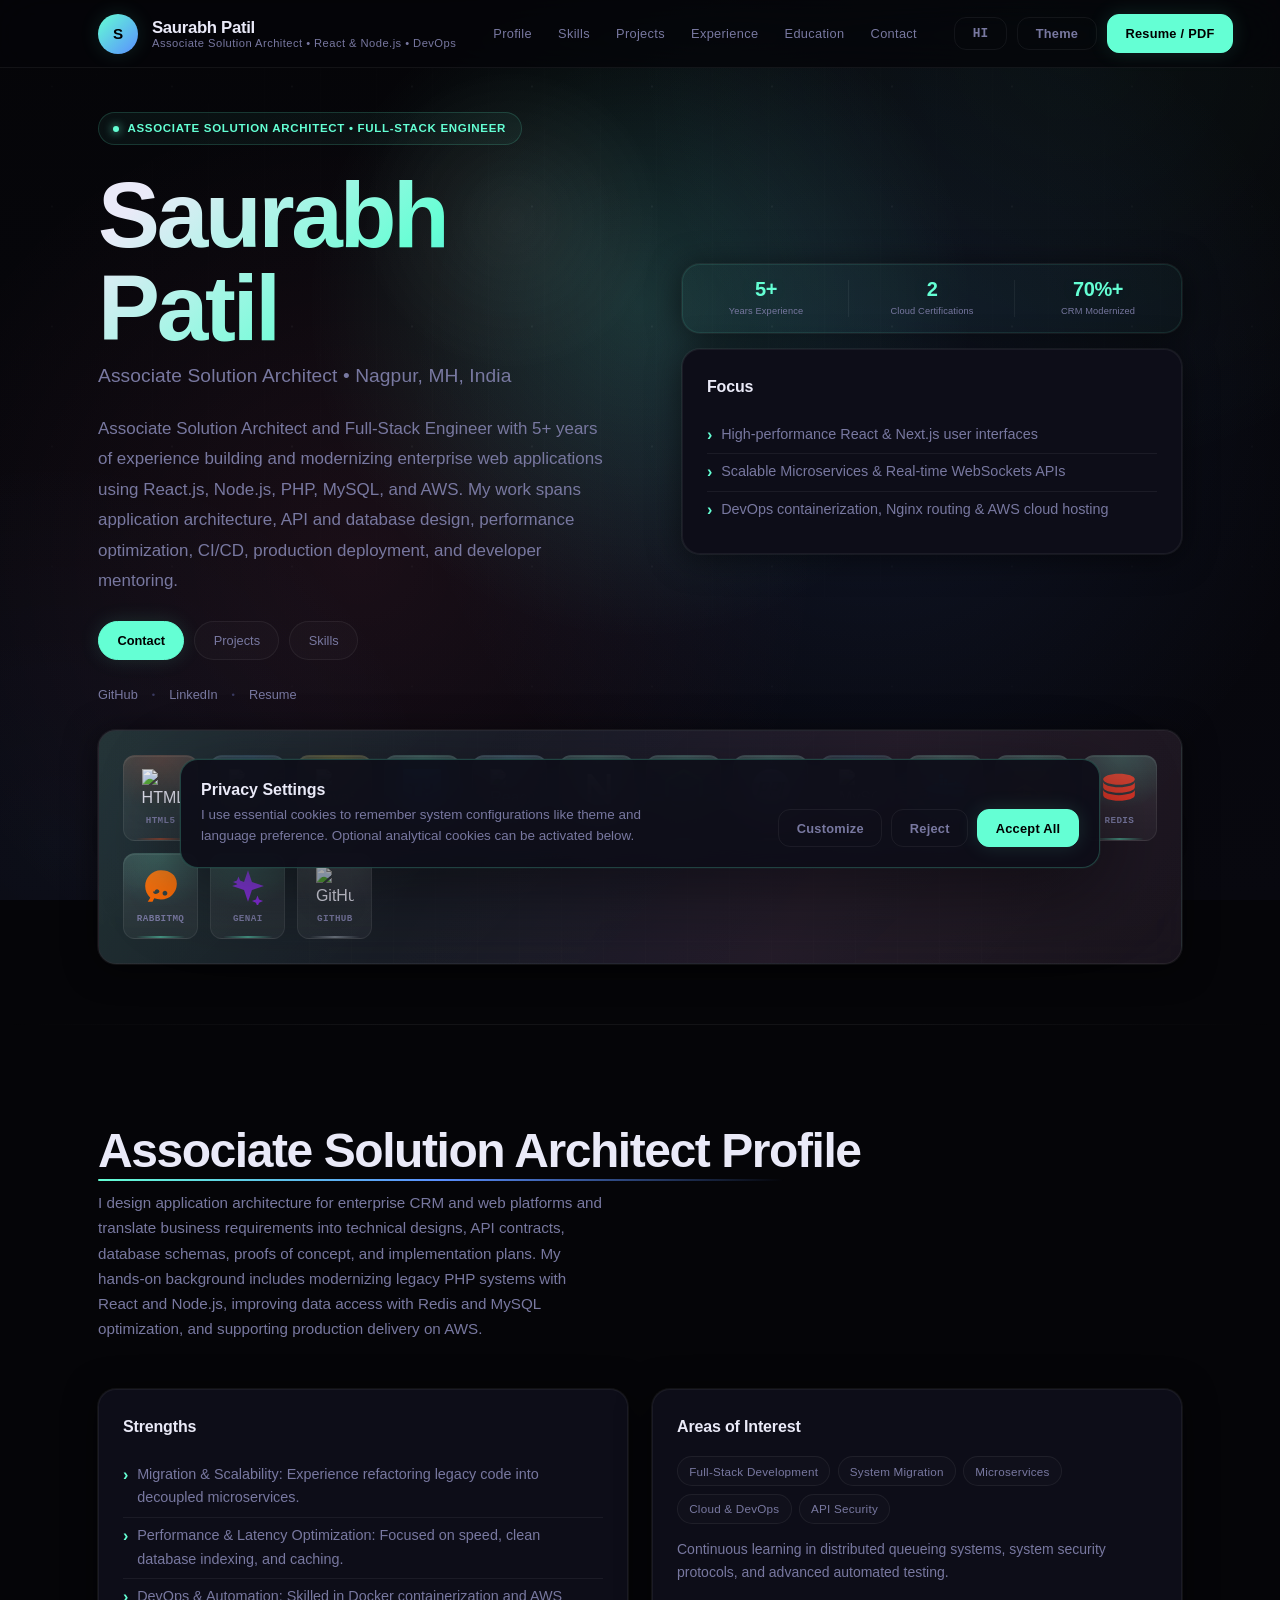
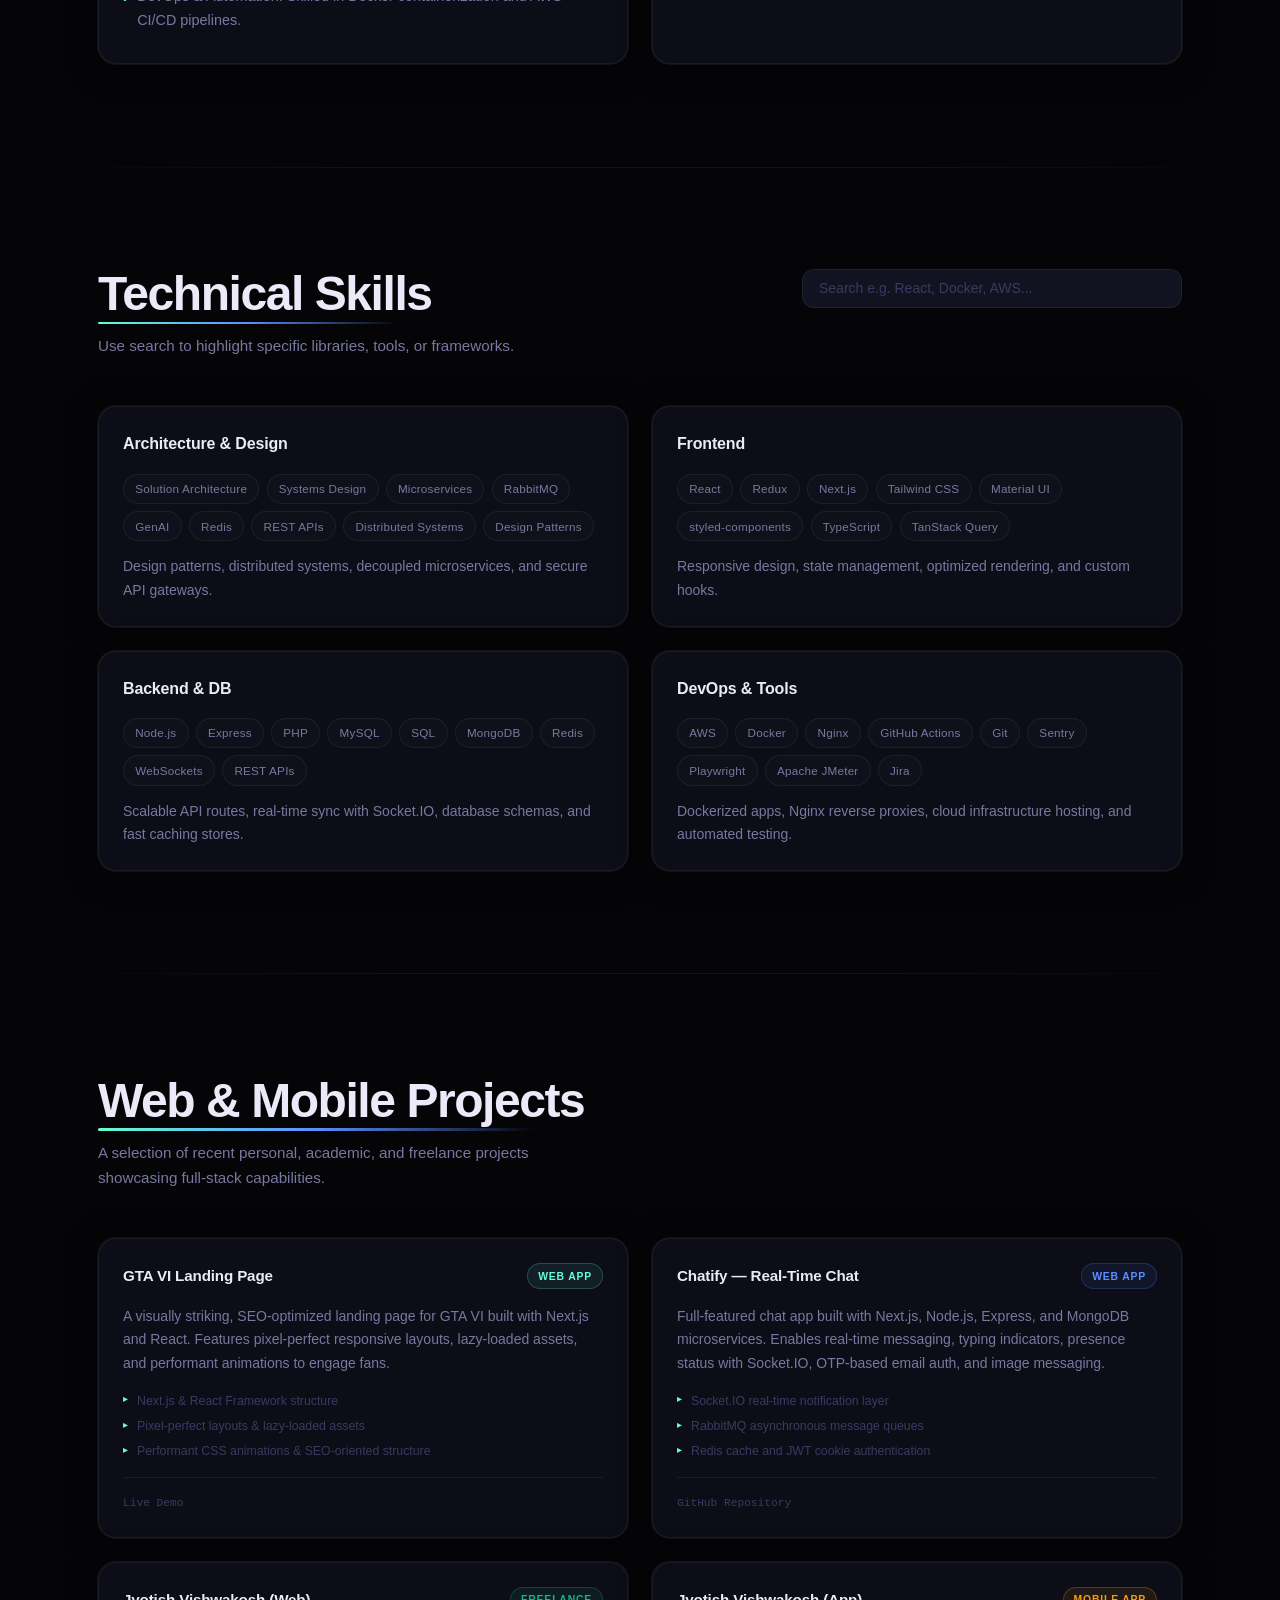
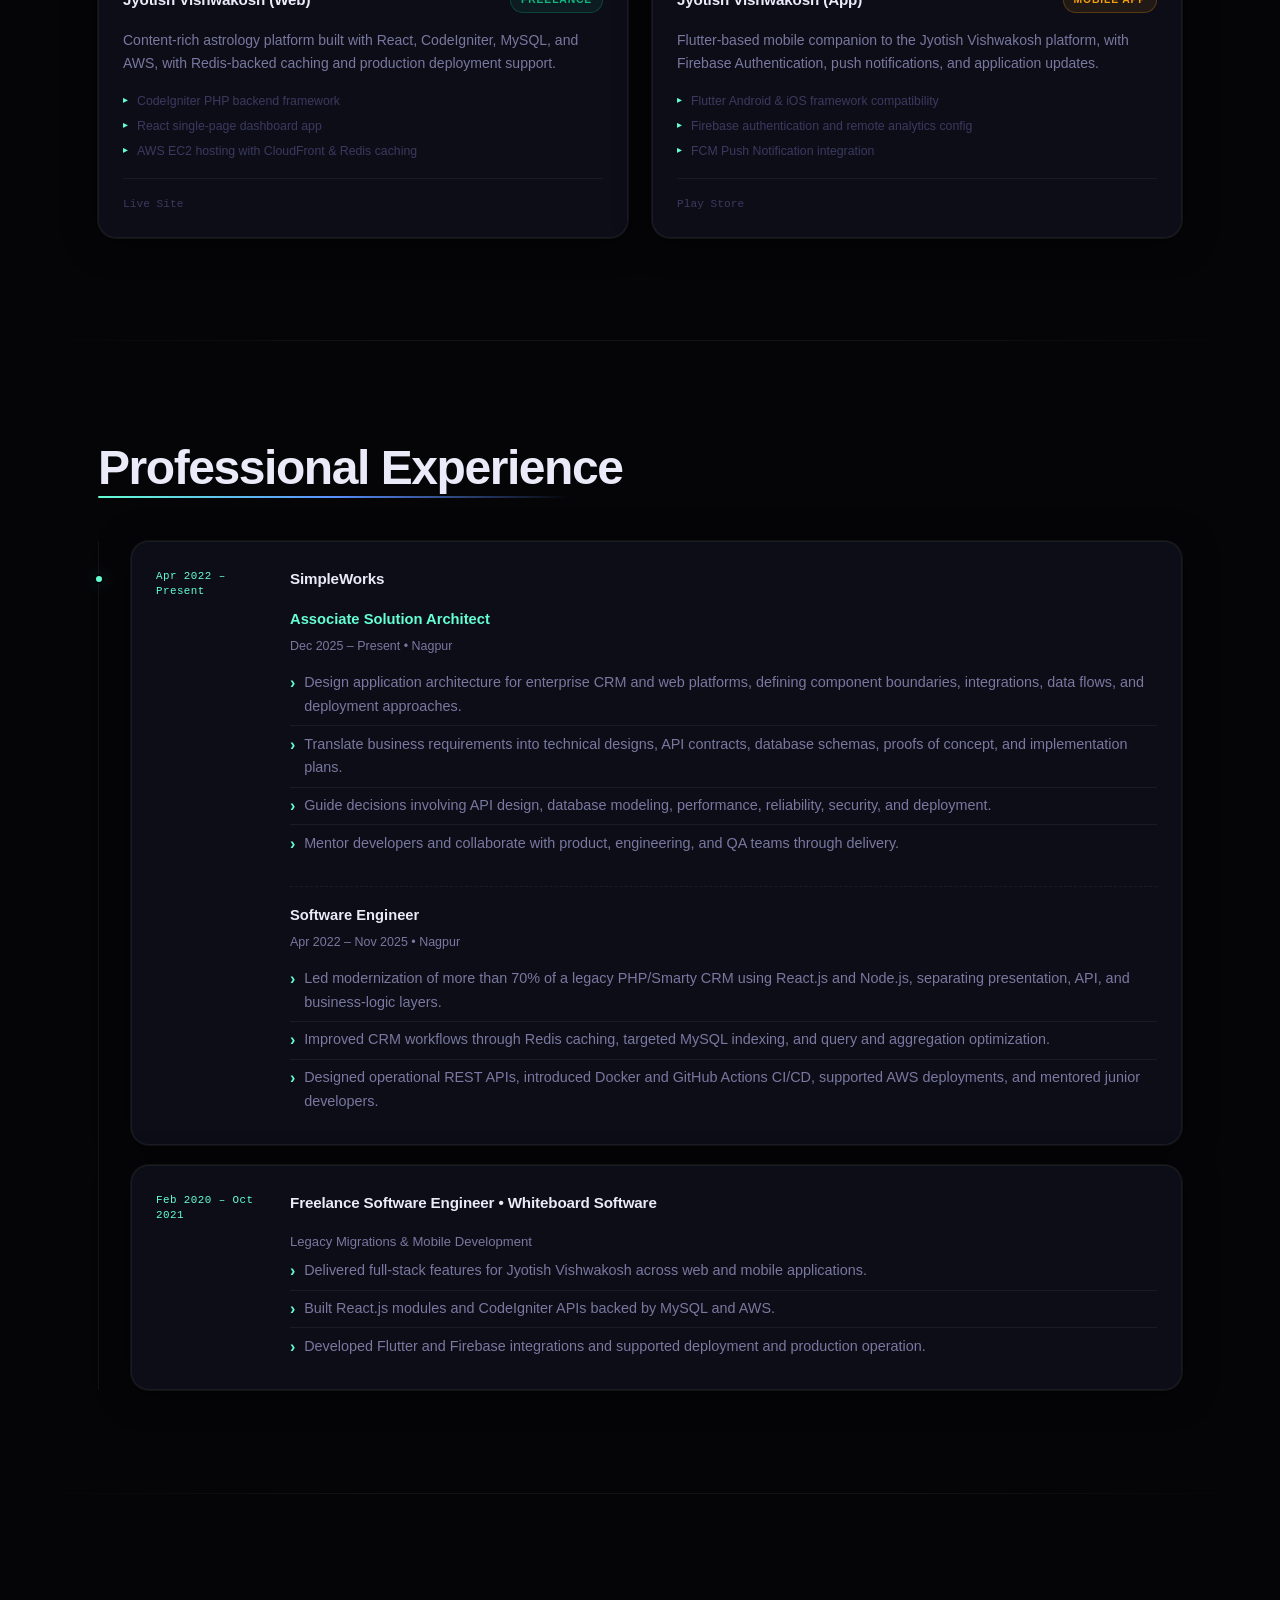
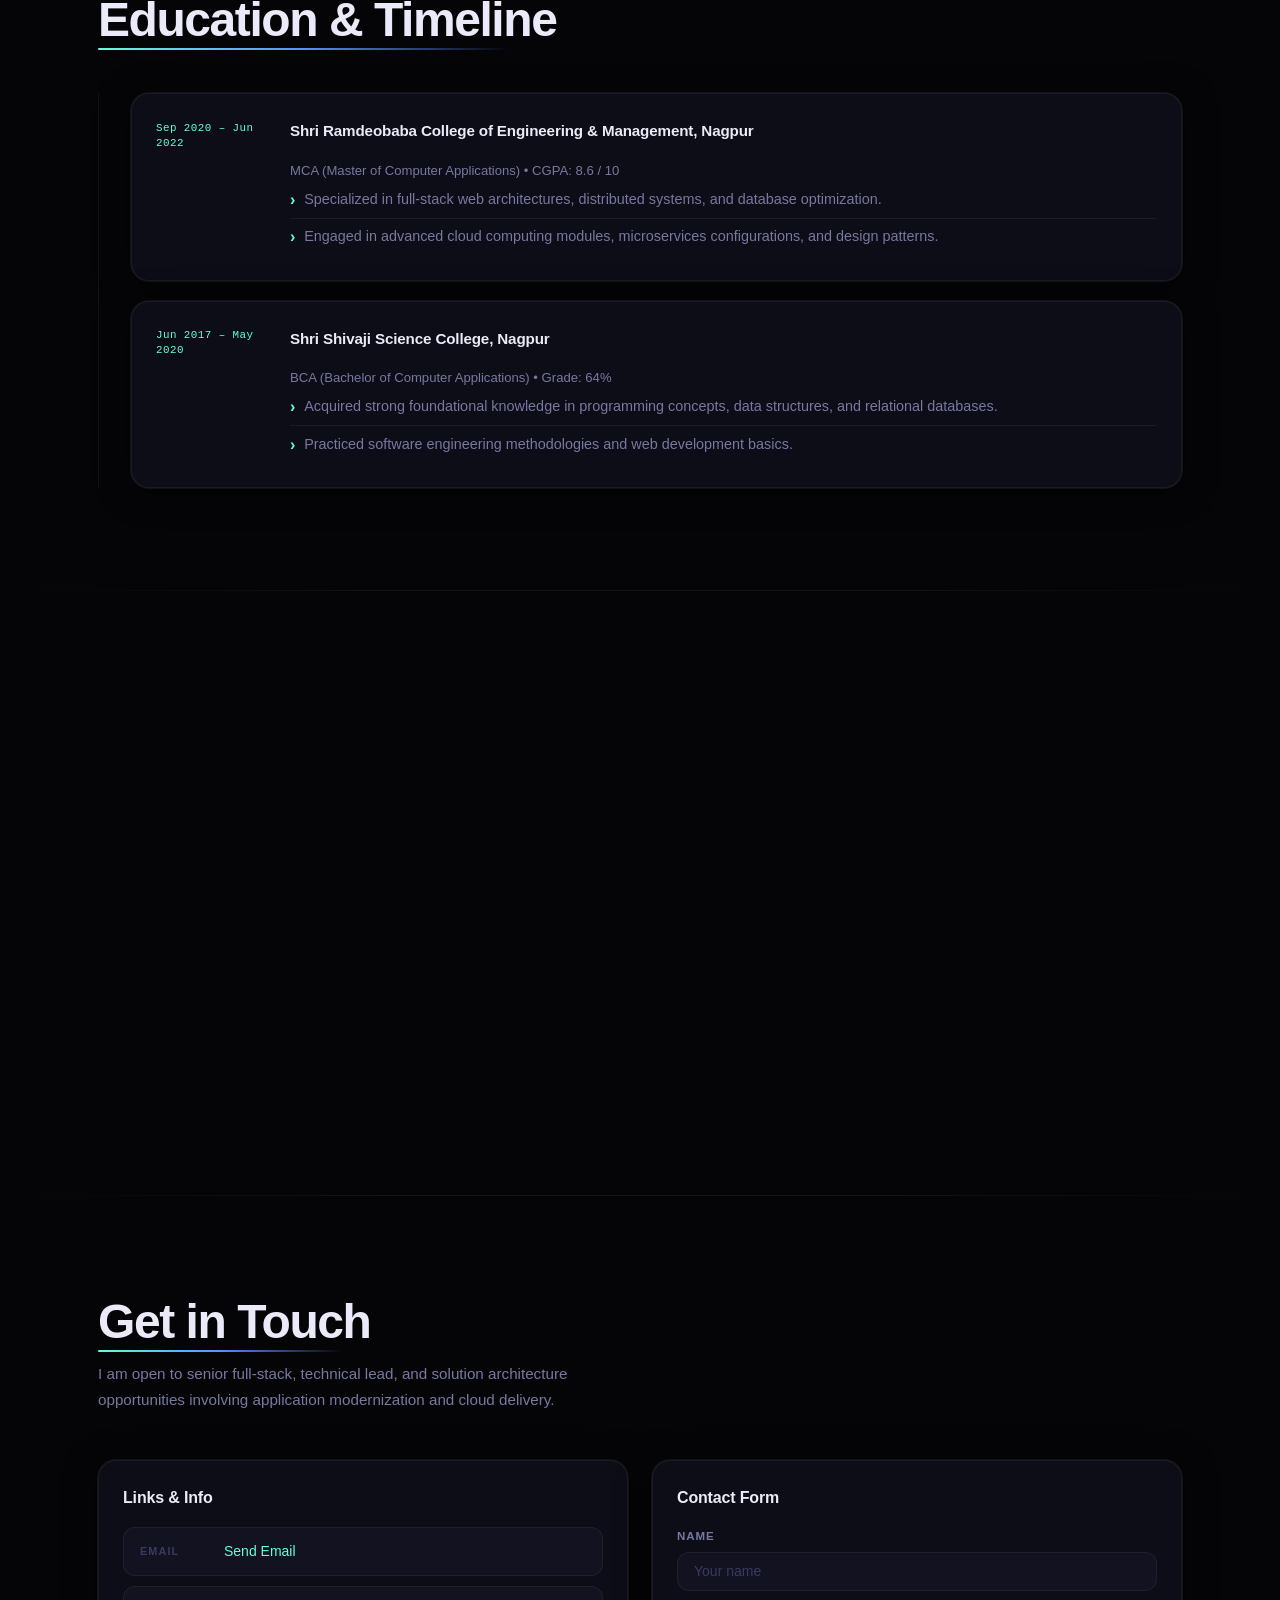
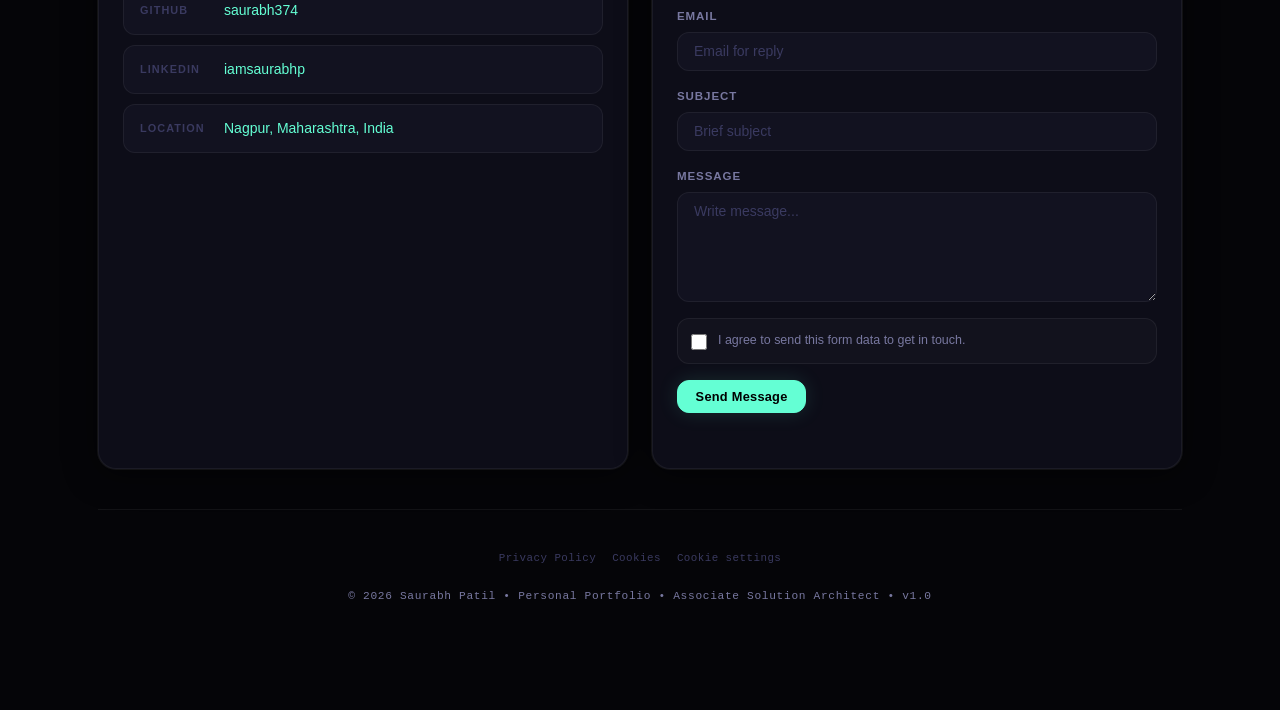
==== index.html @ da3f1b65 "Align portfolio with current resume" ====
<!doctype html>
<html lang="en" data-theme="dark">
<head>
  <meta charset="utf-8" />
  <meta name="viewport" content="width=device-width, initial-scale=1" />
  <title>Saurabh Patil | Associate Solution Architect</title>
  <meta name="description" content="Portfolio of Saurabh Patil, an Associate Solution Architect and Full-Stack Engineer with 5+ years of experience modernizing enterprise applications with React, Node.js, PHP, MySQL, and AWS." />
  <meta name="keywords" content="Saurabh Patil, Associate Solution Architect, Full-stack Software Engineer, React Developer, Node.js Specialist, Next.js, PHP, AWS, Docker, portfolio, Nagpur" />
  <meta name="author" content="Saurabh Patil" />
  <meta name="robots" content="index, follow" />
  
  <!-- Open Graph / Facebook -->
  <meta property="og:title" content="Saurabh Patil | Associate Solution Architect" />
  <meta property="og:description" content="Associate Solution Architect and Full-Stack Engineer focused on enterprise application modernization, API design, and AWS delivery." />
  <meta property="og:url" content="https://saurabh374.github.io/" />
  <meta property="og:type" content="website" />
  <meta property="og:site_name" content="Saurabh Patil Portfolio" />
  <meta property="og:locale" content="en_US" />
  <meta property="og:image" content="https://saurabh374.github.io/assets/images/HeroImage.avif" />
  <meta property="og:image:alt" content="Saurabh Patil Portfolio" />
  
  <!-- Twitter -->
  <meta name="twitter:card" content="summary_large_image" />
  <meta name="twitter:title" content="Saurabh Patil | Associate Solution Architect" />
  <meta name="twitter:description" content="Associate Solution Architect and Full-Stack Engineer focused on enterprise application modernization, API design, and AWS delivery." />
  <meta name="twitter:image" content="https://saurabh374.github.io/assets/images/HeroImage.avif" />
  
  <meta name="theme-color" content="#050508" />
  <link rel="canonical" href="https://saurabh374.github.io/" />
  <link rel="alternate" hreflang="en" href="https://saurabh374.github.io/" />
  <link rel="alternate" hreflang="hi" href="https://saurabh374.github.io/?lang=hi" />
  <link rel="alternate" hreflang="x-default" href="https://saurabh374.github.io/" />
  
  <link rel="icon" type="image/svg+xml" href="favicon.svg">
  <link rel="stylesheet" href="style.css">
  
  <script type="application/ld+json">
    {
      "@context": "https://schema.org",
      "@graph": [
        {
          "@type": "Person",
          "@id": "https://saurabh374.github.io/#person",
          "name": "Saurabh Patil",
          "alternateName": "saurabh374",
          "url": "https://saurabh374.github.io/",
          "description": "Associate Solution Architect and Full-Stack Engineer with 5+ years of experience modernizing enterprise applications using React, Node.js, PHP, MySQL, and AWS.",
          "sameAs": [
            "https://github.com/saurabh374",
            "https://linkedin.com/in/iamsaurabhp"
          ],
          "jobTitle": "Associate Solution Architect",
          "address": {
            "@type": "PostalAddress",
            "addressLocality": "Nagpur",
            "addressRegion": "Maharashtra",
            "addressCountry": "IN"
          },
          "knowsLanguage": ["en", "hi", "mr"],
          "knowsAbout": [
            "Software Development",
            "Web Development",
            "React.js",
            "Node.js",
            "PHP",
            "Cloud Architectures",
            "DevOps"
          ]
        },
        {
          "@type": "WebSite",
          "@id": "https://saurabh374.github.io/#website",
          "name": "Saurabh Patil Portfolio",
          "url": "https://saurabh374.github.io/",
          "description": "Portfolio website of Saurabh Patil, Associate Solution Architect.",
          "inLanguage": ["en", "hi"],
          "author": {
            "@id": "https://saurabh374.github.io/#person"
          }
        }
      ]
    }
  </script>
</head>

<body>
  <div class="site-backdrop" aria-hidden="true"></div>
  <a class="skip" href="#content" data-i18n="skip">Skip to content</a>

  <header class="topbar" role="banner" id="topbar">
    <div class="wrap topbar-inner">
      <a class="brand" href="#content" aria-label="Saurabh Patil portfolio">
        <div class="avatar" aria-hidden="true">S</div>
        <div class="brand-text">
          <div class="name">Saurabh Patil</div>
          <div class="role" data-i18n="brandRole">Associate Solution Architect • React & Node.js • DevOps</div>
        </div>
      </a>

      <nav class="nav" id="mainNav" aria-label="Main Navigation" data-i18n-attr="aria-label:navAria">
        <a href="#profile" data-i18n="navProfile">Profile</a>
        <a href="#skills" data-i18n="navSkills">Skills</a>
        <a href="#projects" data-i18n="navProjects">Projects</a>
        <a href="#experience" data-i18n="navExperience">Experience</a>
        <a href="#education" data-i18n="navEducation">Education</a>
        <a href="#contact" data-i18n="navContact">Contact</a>
      </nav>

      <div class="actions">
        <button class="nav-toggle" id="navToggle" type="button"
          aria-label="Open navigation" aria-expanded="false" aria-controls="mainNav"
          data-i18n-attr="aria-label:openNav">
          <span></span><span></span><span></span>
        </button>

        <button class="btn ghost" id="langBtn" type="button" aria-label="Switch language" data-i18n-attr="aria-label:langBtnAria">HI</button>
        <button class="btn ghost" id="themeBtn" type="button" aria-label="Toggle theme" data-i18n="themeBtn" data-i18n-attr="aria-label:themeAria">Theme</button>
        <a class="btn" id="printBtn" href="assets/Saurabh_Patil_Resume.pdf" target="_blank" rel="noopener" data-i18n="printBtn">Resume / PDF</a>
      </div>
    </div>
  </header>

  <main id="content">
    <section class="hero">
      <div class="wrap hero-inner">
        <div class="hero-left">
          <p class="pill">
            <span class="dot"></span>
            <span data-i18n="heroPill">Associate Solution Architect • Full-Stack Engineer</span>
          </p>

          <h1>
            <span class="grad">Saurabh Patil</span>
            <small data-i18n="heroSubtitle">Associate Solution Architect • Nagpur, MH, India</small>
          </h1>

          <p class="lead" data-i18n="heroLead">
            Associate Solution Architect and Full-Stack Engineer with 5+ years of experience building and modernizing enterprise web applications using React.js, Node.js, PHP, MySQL, and AWS. My work spans application architecture, API and database design, performance optimization, CI/CD, production deployment, and developer mentoring.
          </p>

          <div class="quick">
            <a class="chip" href="#contact" data-i18n="quickContact">Contact</a>
            <a class="chip" href="#projects" data-i18n="quickProjects">Projects</a>
            <a class="chip" href="#skills" data-i18n="quickSkills">Skills</a>
          </div>

          <div class="links">
            <a class="link" href="https://github.com/saurabh374" target="_blank" rel="me noopener noreferrer">GitHub</a>
            <span class="sep">•</span>
            <a class="link" href="https://linkedin.com/in/iamsaurabhp" target="_blank" rel="me noopener noreferrer">LinkedIn</a>
            <span class="sep">•</span>
            <a class="link" href="assets/Saurabh_Patil_Resume.pdf" target="_blank" rel="noopener noreferrer" data-i18n="resumeLink">Resume</a>
          </div>
        </div>

        <aside class="hero-right" aria-label="Quick Info" data-i18n-attr="aria-label:quickInfo">
          <div class="card kpis">
            <div class="kpi">
              <div class="kpi-num">5+</div>
              <div class="kpi-label" data-i18n="kpiExp">Years Experience</div>
            </div>

            <div class="kpi">
              <div class="kpi-num">2</div>
              <div class="kpi-label" data-i18n="kpiProjects">Cloud Certifications</div>
            </div>

            <div class="kpi">
              <div class="kpi-num">70%+</div>
              <div class="kpi-label" data-i18n="kpiMigration">CRM Modernized</div>
            </div>
          </div>

          <div class="card mini">
            <h2 class="mini-title" data-i18n="focusTitle">Focus</h2>
            <ul class="bullets">
              <li data-i18n="focus1">High-performance React & Next.js user interfaces</li>
              <li data-i18n="focus2">Scalable Microservices & Real-time WebSockets APIs</li>
              <li data-i18n="focus3">DevOps containerization, Nginx routing & AWS cloud hosting</li>
            </ul>
          </div>
        </aside>
      </div>
      <div class="bg" aria-hidden="true"></div>
    </section>

    <div class="wrap">
      <div class="stack-panel">
        <ul class="stack-icons" role="list">
          <li class="stack-icon tech-html">
            <img src="assets/icons/html.svg" width="38" height="38" alt="HTML icon" loading="lazy" decoding="async" />
            <span class="stack-label">HTML5</span>
          </li>
          <li class="stack-icon tech-css">
            <img src="assets/icons/css.svg" width="38" height="38" alt="CSS icon" loading="lazy" decoding="async" />
            <span class="stack-label">CSS3</span>
          </li>
          <li class="stack-icon tech-js">
            <img src="assets/icons/js.svg" width="38" height="38" alt="JavaScript icon" loading="lazy" decoding="async" />
            <span class="stack-label">JavaScript</span>
          </li>
          <li class="stack-icon tech-typescript">
            <svg viewBox="0 0 24 24" width="38" height="38" aria-hidden="true" style="fill: #3178c6;">
              <path d="M1.125 0h21.75c.621 0 1.125.504 1.125 1.125v21.75c0 .621-.504 1.125-1.125 1.125H1.125A1.125 1.125 0 0 1 0 22.875V1.125A1.125 1.125 0 0 1 1.125 0zm15.719 14.813c.219-.078.438-.172.641-.281.344-.188.625-.438.828-.75a3.02 3.02 0 0 0 .547-1.14c.063-.266.094-.578.094-.938V9.125h-1.922v2.469c0 .172-.016.328-.047.453a.61.61 0 0 1-.156.328.618.618 0 0 1-.297.172c-.125.031-.297.047-.516.047H14.03v-3.469h-1.922v8.281h1.922V14.86c0-.031.063-.047.188-.047h1.625zM9.547 9.125H3.656v1.922h1.984v6.359h1.922v-6.359h1.984V9.125z"/>
            </svg>
            <span class="stack-label">TypeScript</span>
          </li>
          <li class="stack-icon tech-react">
            <img src="assets/icons/react.svg" width="38" height="38" alt="React icon" loading="lazy" decoding="async" />
            <span class="stack-label">React</span>
          </li>
          <li class="stack-icon tech-nextjs">
            <svg viewBox="0 0 180 180" width="38" height="38" aria-hidden="true" style="fill: currentColor;">
              <path d="M141.137 167.337L68.347 75.313V156H50V24h18.347l72.79 92.023V24h18.347v143.337h-18.347z"/>
            </svg>
            <span class="stack-label">Next.js</span>
          </li>
          <li class="stack-icon tech-node">
            <svg viewBox="0 0 24 24" width="38" height="38" aria-hidden="true" style="fill: #339933;">
              <path d="M11.996 0a3.176 3.176 0 0 0-1.587.424L1.737 5.431A3.17 3.17 0 0 0 .15 8.18v10.016a3.17 3.17 0 0 0 1.587 2.75l8.672 5.006a3.174 3.174 0 0 0 3.174 0l8.672-5.006a3.17 3.17 0 0 0 1.587-2.75V8.18a3.17 3.17 0 0 0-1.587-2.75L13.583.424A3.176 3.176 0 0 0 11.996 0zm0 2.21a.95.95 0 0 1 .477.127l8.672 5.006c.294.17.477.487.477.828v10.016c0 .341-.183.658-.477.828l-8.672 5.006a.95.95 0 0 1-.954 0l-8.672-5.006a.95.95 0 0 1-.477-.828V8.171c0-.341.183-.658.477-.828l8.672-5.006a.95.95 0 0 1 .477-.127z"/>
            </svg>
            <span class="stack-label">Node.js</span>
          </li>
          <li class="stack-icon tech-php">
            <svg viewBox="0 0 24 24" width="38" height="38" aria-hidden="true" style="fill: #777BB4;">
              <path d="M12 0C5.373 0 0 5.373 0 12s5.373 12 12 12 12-5.373 12-12S18.627 0 12 0zm5.185 8.163c.279 0 .524.015.733.045.21.03.376.084.501.164.124.08.204.187.24.321.036.134.027.316-.027.545l-.744 3.149c-.066.273-.189.508-.369.704-.18.196-.396.353-.648.472-.252.119-.533.204-.843.255-.31.05-.629.076-.957.076h-2.148l-.759 3.202H10.96l2.128-9.006c.45-.067 1.018-.1 1.706-.1h2.391zm-7.618 0c.279 0 .524.015.733.045.21.03.376.084.501.164.124.08.204.187.24.321.036.134.027.316-.027.545l-.744 3.149c-.066.273-.189.508-.369.704-.18.196-.396.353-.648.472-.252.119-.533.204-.843.255-.31.05-.629.076-.957.076H5.674l-.759 3.202H2.946l2.128-9.006c.45-.067 1.018-.1 1.706-.1h2.787zM8.384 9.699H7.132l-.567 2.399H7.81c.219 0 .399-.02.541-.059.142-.039.248-.098.318-.179.07-.08.106-.184.106-.312 0-.129-.026-.264-.078-.406a.82.82 0 0 0-.256-.372c-.104-.07-.267-.071-.457-.071zM15.4 9.699h-1.252l-.567 2.399h1.246c.219 0 .399-.02.541-.059.142-.039.248-.098.318-.179.07-.08.106-.184.106-.312 0-.129-.026-.264-.078-.406a.82.82 0 0 0-.256-.372c-.103-.07-.267-.071-.458-.071zm5.654-1.536l-2.128 9.006h-1.97l2.128-9.006h1.97z"/>
            </svg>
            <span class="stack-label">PHP</span>
          </li>
          <li class="stack-icon tech-mysql">
            <img src="assets/icons/mysql.svg" width="38" height="38" alt="MySQL icon" loading="lazy" decoding="async" />
            <span class="stack-label">MySQL</span>
          </li>
          <li class="stack-icon tech-docker">
            <svg viewBox="0 0 24 24" width="38" height="38" aria-hidden="true" style="fill: #2496ed;">
              <path d="M13.983 11.078h2.119c.102 0 .186-.083.186-.185V8.99c0-.102-.084-.186-.186-.186h-2.119c-.102 0-.186.084-.186.186v1.903c0 .102.084.185.186.185zM11.261 11.078h2.119c.102 0 .186-.083.186-.185V8.99c0-.102-.084-.186-.186-.186h-2.119c-.102 0-.186.084-.186.186v1.903c0 .102.084.185.186.185zm-2.72 0h2.119c.102 0 .186-.083.186-.185V8.99c0-.102-.084-.186-.186-.186H8.54c-.102 0-.186.084-.186.186v1.903c0 .102.084.185.186.185zm-2.72 0h2.119c.102 0 .186-.083.186-.185V8.99c0-.102-.084-.186-.186-.186H5.82c-.102 0-.186.084-.186.186v1.903c0 .102.084.185.186.185zm2.72-2.72h2.119c.102 0 .186-.083.186-.185V6.27c0-.102-.084-.186-.186-.186H8.54c-.102 0-.186.084-.186.186v1.903c0 .102.084.185.186.185zm2.72 0h2.119c.102 0 .186-.083.186-.185V6.27c0-.102-.084-.186-.186-.186h-2.119c-.102 0-.186.084-.186.186v1.903c0 .102.084.185.186.185zm-2.72-2.72h2.119c.102 0 .186-.083.186-.185V3.55c0-.102-.084-.186-.186-.186H8.54c-.102 0-.186.084-.186.186v1.903c0 .102.084.185.186.185zm5.44 5.44h2.119c.102 0 .186-.083.186-.185V8.99c0-.102-.084-.186-.186-.186h-2.119c-.102 0-.186.084-.186.186v1.903c0 .102.084.185.186.185zM23.957 11.23c-.1-.703-.687-1.378-1.503-1.637-.152-.048-.328-.088-.492-.116-.037-.621-.295-1.19-.728-1.63a.138.138 0 0 0-.191-.013c-.31.258-.57.575-.765.928-.276.012-.55.034-.821.066-.02-.455-.17-.923-.46-1.344a.126.126 0 0 0-.189-.026c-.347.288-.636.653-.847 1.06-.995.143-2.02.261-3.082.352v4.062h9.243c.123 0 .242-.016.361-.04.773-.16 1.488-.646 1.769-1.662.007-.027.014-.055.021-.082.02-.075.051-.157.085-.24zm-9.088 4.793c-2.316 0-4.632-.128-6.948-.383-.41-.045-.82-.097-1.23-.156-.37-.053-.74-.114-1.1-.183-.341-.065-.68-.137-1.018-.216-.312-.074-.622-.156-.931-.247-.282-.083-.564-.173-.842-.27-.253-.087-.502-.183-.75-.286a11.14 11.14 0 0 1-.659-.296c-.19-.093-.38-.192-.563-.298-.168-.097-.333-.203-.493-.315l-.048-.034c-.11-.079-.168-.158-.2-.258-.027-.087-.033-.186-.022-.294.043-.437.288-.86.732-1.267.316-.29.734-.555 1.23-.78.473-.217 1.019-.4 1.62-.544.577-.14 1.226-.242 1.928-.31l.044-.004c.725-.07 1.503-.119 2.316-.148v1.644h3.119V11.23c.899-.023 1.831-.03 2.784-.02v1.634h3.119v-1.603c.531.008 1.066.02 1.603.037.498.016.995.038 1.492.067.435.025.867.056 1.298.093.376.033.75.07 1.121.11.312.034.622.072.93.114.258.035.513.072.766.113.189.03.376.061.562.093.125.022.247.045.367.069.055.011.109.022.164.034.252.06.495.127.73.203.203.065.399.138.587.218.156.067.306.139.45.217l.039.02c.071.04.14.084.208.13.068.046.133.095.195.147.098.082.179.176.241.282.062.106.101.224.117.355.033.275-.027.575-.178.892a4.912 4.912 0 0 1-.774 1.15c-.328.355-.733.665-1.203.923-.448.246-.962.449-1.528.608-.537.151-1.128.267-1.758.349a37.28 37.28 0 0 1-1.92.193 69.347 69.347 0 0 1-2.02.102l-.657.017z"/>
            </svg>
            <span class="stack-label">Docker</span>
          </li>
          <li class="stack-icon tech-aws">
            <svg viewBox="0 0 24 24" width="38" height="38" aria-hidden="true" style="fill: #ff9900;">
              <path d="M23.945 15.688c-.378-.718-1.517-2.483-3.69-2.483-2.616 0-4.667 2.05-4.667 4.701 0 2.502 1.83 4.639 4.634 4.639 1.488 0 2.658-.707 3.228-1.554l.032.021a1.293 1.293 0 0 0 1.05 1.572 1.34 1.34 0 0 0 1.547-1.168c.036-.264.444-3.468.219-5.32-.057-.468-.261-.692-.663-.692a.669.669 0 0 0-.67.652l-.022.632zm-3.69 5.378c-1.393 0-2.441-1.04-2.441-2.658s1.04-2.648 2.457-2.648 2.446 1.05 2.446 2.648c-.005 1.623-1.069 2.658-2.462 2.658zm-11.455.512c-1.517 0-2.837-.84-2.837-2.222 0-1.892 2.083-2.316 4.316-2.316.55 0 1.028.026 1.385.076a5.27 5.27 0 0 0-.173-1.428c-.183-.783-.807-1.226-1.812-1.226-1.121 0-2.246.366-2.424.478a.637.637 0 0 1-.321.092.518.518 0 0 1-.509-.509c0-.234.122-.442.361-.59 1.206-.743 2.766-1.073 4.093-1.073 2.517 0 3.998 1.154 3.998 3.595v4.205c0 .768.422.997.778.997a.465.465 0 0 0 .473-.427c.102-.62.249-1.922.376-2.583a.475.475 0 0 1 .494-.392c.28 0 .463.224.437.524-.046.529-.397 3.397-.565 4.053-.163.636-.575.925-1.165.925a1.272 1.272 0 0 1-1.298-1.23l-.03-.021c-.565.845-1.637 1.581-3.355 1.581zm1.261-3.149c-1.348 0-2.507.249-2.507 1.15 0 .61.57.94 1.246.94.977 0 1.83-.585 2.064-1.383a2.03 2.03 0 0 0 .046-.402c-.229-.214-.544-.305-.849-.305zM2.873 14.88c-.285.676-.55 1.393-.778 2.148h3.361c.427-.859.834-1.586 1.19-2.148H2.873zm5.029-2.923c.31.575.63 1.226.936 1.922H11.23c-1.083-2.162-2.316-3.83-3.666-3.83-.687 0-1.185.442-1.185 1.164 0 .341.076.671.214.992l1.309.676v.001-.925zM.052 21.054a.519.519 0 0 0 .509.509c.285 0 1.144-.336 2.083-.758 1.196.488 2.658.743 4.195.743 4.968 0 7.82-2.73 7.82-5.466 0-.325-.03-.646-.092-.956l1.241.641a.573.573 0 0 0 .285.087c.28 0 .54-.204.54-.544 0-.173-.082-.336-.24-.442L8.24 9.878a.59.59 0 0 0-.61-.01c-.198.102-3.844 1.993-5.32 2.766a.552.552 0 0 0-.321.503c0 .285.234.509.509.509.117 0 .234-.036.346-.092.839-.437 2.227-1.154 3.238-1.684.58.793 1.298 1.983 1.922 3.19H.637a.541.541 0 0 0-.539.544c0 .178.077.346.224.453.799.575 1.488 1.261 2.019 1.922-1.399.718-2.119 1.058-2.222 1.103a.56.56 0 0 0-.067.876z"/>
            </svg>
            <span class="stack-label">AWS</span>
          </li>
          <li class="stack-icon tech-redis">
            <svg viewBox="0 0 24 24" width="38" height="38" aria-hidden="true" style="fill: #d82c20;">
              <path d="M22 6.5C22 8.433 17.523 10 12 10S2 8.433 2 6.5 6.477 3 12 3s10 1.5 10 3.5zm0 5C22 13.433 17.523 15 12 15S2 13.433 2 11.5V8c0 1.933 4.477 3.5 10 3.5s10-1.5 10-3.5v3.5zm0 5C22 18.433 17.523 20 12 20S2 18.433 2 16.5V13c0 1.933 4.477 3.5 10 3.5s10-1.5 10-3.5v3.5z"/>
            </svg>
            <span class="stack-label">Redis</span>
          </li>
          <li class="stack-icon tech-rabbitmq">
            <svg viewBox="0 0 24 24" width="38" height="38" aria-hidden="true" style="fill: #ff6600;">
              <path d="M12 2C6.477 2 2 6.477 2 12c0 2.92 1.25 5.542 3.238 7.37L3.6 22h3.045l1.045-2.222c1.325.437 2.754.722 4.31.722 5.523 0 10-4.477 10-10S17.523 2 12 2zm1 14.5c0-.828.672-1.5 1.5-1.5s1.5.672 1.5 1.5S15.328 18 14.5 18s-1.5-.672-1.5-1.5zm-5-1c0-.828.672-1.5 1.5-1.5s1.5.672 1.5 1.5S9.328 17 8.5 17s-1.5-.672-1.5-1.5z"/>
            </svg>
            <span class="stack-label">RabbitMQ</span>
          </li>
          <li class="stack-icon tech-genai">
            <svg viewBox="0 0 24 24" width="38" height="38" aria-hidden="true" style="fill: #8a2be2;">
              <path d="M12 2L9.5 9.5 2 12l7.5 2.5L12 22l2.5-7.5 7.5-2.5-7.5-2.5L12 2zM6 6L5 8.5 2.5 9.5 5 10.5 6 13l1-2.5 2.5-1L7 8.5 6 6zm12 12l-1 2.5-2.5 1 2.5 1 1 2.5 1-2.5 2.5-1-2.5-1-1-2.5z"/>
            </svg>
            <span class="stack-label">GenAI</span>
          </li>
          <li class="stack-icon tech-github">
            <img src="assets/icons/github.svg" width="38" height="38" alt="GitHub icon" loading="lazy" decoding="async" />
            <span class="stack-label">GitHub</span>
          </li>
        </ul>
      </div>
    </div>

    <section class="section" id="profile">
      <div class="wrap">
        <div class="section-head reveal">
          <h2 data-i18n="profileTitle">Associate Solution Architect Profile</h2>
          <p data-i18n="profileText">
            I design application architecture for enterprise CRM and web platforms and translate business requirements into technical designs, API contracts, database schemas, proofs of concept, and implementation plans. My hands-on background includes modernizing legacy PHP systems with React and Node.js, improving data access with Redis and MySQL optimization, and supporting production delivery on AWS.
          </p>
        </div>

        <div class="grid two">
          <div class="card reveal rv1">
            <h3 data-i18n="strengthsTitle">Strengths</h3>
            <ul class="bullets">
              <li data-i18n="strength1">Migration & Scalability: Experience refactoring legacy code into decoupled microservices.</li>
              <li data-i18n="strength2">Performance & Latency Optimization: Focused on speed, clean database indexing, and caching.</li>
              <li data-i18n="strength3">DevOps & Automation: Skilled in Docker containerization and AWS CI/CD pipelines.</li>
            </ul>
          </div>

          <div class="card reveal rv2">
            <h3 data-i18n="areasTitle">Areas of Interest</h3>
            <div class="tags">
              <span class="tag">Full-Stack Development</span>
              <span class="tag">System Migration</span>
              <span class="tag">Microservices</span>
              <span class="tag">Cloud & DevOps</span>
              <span class="tag">API Security</span>
            </div>
            <p class="muted" data-i18n="areasNote">Continuous learning in distributed queueing systems, system security protocols, and advanced automated testing.</p>
          </div>
        </div>
      </div>
    </section>

    <section class="section" id="skills">
      <div class="wrap">
        <div class="section-head row reveal">
          <div>
            <h2 data-i18n="skillsTitle">Technical Skills</h2>
            <p class="muted" data-i18n="skillsHint">Use search to highlight specific libraries, tools, or frameworks.</p>
          </div>
          <div class="skill-controls">
            <input id="skillSearch" class="input" type="search" placeholder="Search e.g. React, Docker, AWS..." data-i18n-attr="placeholder:skillPlaceholder" />
          </div>
        </div>

        <div class="grid two" id="skillGrid">
          <div class="card skill reveal rv1">
            <h3 data-i18n="archTitle">Architecture & Design</h3>
            <div class="tags">
              <span class="tag" data-skill="Solution Architecture">Solution Architecture</span>
              <span class="tag" data-skill="Systems Design">Systems Design</span>
              <span class="tag" data-skill="Microservices">Microservices</span>
              <span class="tag" data-skill="RabbitMQ">RabbitMQ</span>
              <span class="tag" data-skill="GenAI">GenAI</span>
              <span class="tag" data-skill="Redis">Redis</span>
              <span class="tag" data-skill="REST APIs">REST APIs</span>
              <span class="tag" data-skill="Distributed Systems">Distributed Systems</span>
              <span class="tag" data-skill="Design Patterns">Design Patterns</span>
            </div>
            <p class="muted" data-i18n="archText">Design patterns, distributed systems, decoupled microservices, and secure API gateways.</p>
          </div>

          <div class="card skill reveal rv2">
            <h3>Frontend</h3>
            <div class="tags">
              <span class="tag" data-skill="React">React</span>
              <span class="tag" data-skill="Redux">Redux</span>
              <span class="tag" data-skill="Next.js">Next.js</span>
              <span class="tag" data-skill="Tailwind CSS">Tailwind CSS</span>
              <span class="tag" data-skill="Material UI">Material UI</span>
              <span class="tag" data-skill="styled-components">styled-components</span>
              <span class="tag" data-skill="TypeScript">TypeScript</span>
              <span class="tag" data-skill="TanStack Query">TanStack Query</span>
            </div>
            <p class="muted" data-i18n="frontendText">Responsive design, state management, optimized rendering, and custom hooks.</p>
          </div>

          <div class="card skill reveal rv3">
            <h3>Backend & DB</h3>
            <div class="tags">
              <span class="tag" data-skill="Node.js">Node.js</span>
              <span class="tag" data-skill="Express">Express</span>
              <span class="tag" data-skill="PHP">PHP</span>
              <span class="tag" data-skill="MySQL">MySQL</span>
              <span class="tag" data-skill="SQL">SQL</span>
              <span class="tag" data-skill="MongoDB">MongoDB</span>
              <span class="tag" data-skill="Redis">Redis</span>
              <span class="tag" data-skill="WebSockets">WebSockets</span>
              <span class="tag" data-skill="REST APIs">REST APIs</span>
            </div>
            <p class="muted" data-i18n="backendText">Scalable API routes, real-time sync with Socket.IO, database schemas, and fast caching stores.</p>
          </div>

          <div class="card skill reveal rv4">
            <h3 data-i18n="engineeringTitle">DevOps & Tools</h3>
            <div class="tags">
              <span class="tag" data-skill="AWS">AWS</span>
              <span class="tag" data-skill="Docker">Docker</span>
              <span class="tag" data-skill="Nginx">Nginx</span>
              <span class="tag" data-skill="CI/CD">GitHub Actions</span>
              <span class="tag" data-skill="Git">Git</span>
              <span class="tag" data-skill="Sentry">Sentry</span>
              <span class="tag" data-skill="Playwright">Playwright</span>
              <span class="tag" data-skill="JMeter">Apache JMeter</span>
              <span class="tag" data-skill="Jira">Jira</span>
            </div>
            <p class="muted" data-i18n="engineeringText">Dockerized apps, Nginx reverse proxies, cloud infrastructure hosting, and automated testing.</p>
          </div>
        </div>
      </div>
    </section>

    <section class="section" id="projects">
      <div class="wrap">
        <div class="section-head reveal">
          <h2 data-i18n="projectsTitle">Web & Mobile Projects</h2>
          <p class="muted" data-i18n="projectsIntro">
            A selection of recent personal, academic, and freelance projects showcasing full-stack capabilities.
          </p>
        </div>

        <div class="grid two">
          <article class="card project reveal rv1">
            <div class="project-top">
              <h3>GTA VI Landing Page</h3>
              <span class="badge web">Web App</span>
            </div>
            <p data-i18n="gtaDesc">A visually striking, SEO-optimized landing page for GTA VI built with Next.js and React. Features pixel-perfect responsive layouts, lazy-loaded assets, and performant animations to engage fans.</p>
            <ul class="mini-list">
              <li data-i18n="gta1">Next.js & React Framework structure</li>
              <li data-i18n="gta2">Pixel-perfect layouts & lazy-loaded assets</li>
              <li data-i18n="gta3">Performant CSS animations & high SEO scores</li>
            </ul>
            <div class="project-links">
              <a class="link" href="https://saurabh374.github.io/gta_vi_landing/" target="_blank" rel="noreferrer">Live Demo</a>
            </div>
          </article>

          <article class="card project reveal rv2">
            <div class="project-top">
              <h3>Chatify — Real-Time Chat</h3>
              <span class="badge app">Web App</span>
            </div>
            <p data-i18n="chatifyDesc">Full-featured chat app built with Next.js, Node.js, Express, and MongoDB microservices. Enables real-time messaging, typing indicators, presence status with Socket.IO, OTP-based email auth, and image messaging.</p>
            <ul class="mini-list">
              <li data-i18n="chatify1">Socket.IO real-time notification layer</li>
              <li data-i18n="chatify2">RabbitMQ asynchronous message queues</li>
              <li data-i18n="chatify3">Redis cache and JWT cookie authentication</li>
            </ul>
            <div class="project-links">
              <a class="link" href="https://github.com/saurabh374/Chatify" target="_blank" rel="noreferrer">GitHub Repository</a>
            </div>
          </article>

          <article class="card project reveal rv1">
            <div class="project-top">
              <h3>Jyotish Vishwakosh (Web)</h3>
              <span class="badge freelance">Freelance</span>
            </div>
            <p data-i18n="jyotishWebDesc">Content-rich astrology platform built with React, CodeIgniter, MySQL, and AWS, with Redis-backed caching and production deployment support.</p>
            <ul class="mini-list">
              <li data-i18n="jyotishWeb1">CodeIgniter PHP backend framework</li>
              <li data-i18n="jyotishWeb2">React single-page dashboard app</li>
              <li data-i18n="jyotishWeb3">AWS EC2 hosting with CloudFront & Redis caching</li>
            </ul>
            <div class="project-links">
              <a class="link" href="https://jyotishvishwakosh.com/" target="_blank" rel="noreferrer">Live Site</a>
            </div>
          </article>

          <article class="card project reveal rv2">
            <div class="project-top">
              <h3>Jyotish Vishwakosh (App)</h3>
              <span class="badge mobile">Mobile App</span>
            </div>
            <p data-i18n="jyotishAppDesc">Flutter-based mobile companion to the Jyotish Vishwakosh platform, with Firebase Authentication, push notifications, and application updates.</p>
            <ul class="mini-list">
              <li data-i18n="jyotishApp1">Flutter Android & iOS framework compatibility</li>
              <li data-i18n="jyotishApp2">Firebase authentication and remote analytics config</li>
              <li data-i18n="jyotishApp3">FCM Push Notification integration</li>
            </ul>
            <div class="project-links">
              <a class="link" href="https://play.google.com/store/apps/details?id=jyotishvivkosh.mobileapplication" target="_blank" rel="noreferrer">Play Store</a>
            </div>
          </article>
        </div>
      </div>
    </section>

    <section class="section" id="experience">
      <div class="wrap">
        <div class="section-head reveal">
          <h2 data-i18n="experienceTitle">Professional Experience</h2>
        </div>

        <div class="timeline">
          <div class="t-item card reveal rv1 current">
            <div class="t-when" data-i18n="expSimpleWorksWhen">Apr 2022 – Present</div>
            <div class="t-what">
              <h3 data-i18n="expSimpleWorksTitle">SimpleWorks</h3>
              
              <!-- Role 1: Associate Solution Architect -->
              <div class="sub-role" style="margin-top: 1rem;">
                <h4 style="font-size: 0.92rem; font-weight: 700; color: var(--accent); margin-bottom: 0.15rem;" data-i18n="expAsaRoleTitle">Associate Solution Architect</h4>
                <p class="muted" style="font-size: 0.78rem; margin-bottom: 0.5rem;" data-i18n="expAsaWhenRole">Dec 2025 – Present • Nagpur</p>
                <ul class="bullets">
                  <li data-i18n="expAsaBullet1">Design application architecture for enterprise CRM and web platforms, defining component boundaries, integrations, data flows, and deployment approaches.</li>
                  <li data-i18n="expAsaBullet2">Translate business requirements into technical designs, API contracts, database schemas, proofs of concept, and implementation plans.</li>
                  <li data-i18n="expAsaBullet3">Guide decisions involving API design, database modeling, performance, reliability, security, and deployment.</li>
                  <li data-i18n="expAsaBullet4">Mentor developers and collaborate with product, engineering, and QA teams through delivery.</li>
                </ul>
              </div>

              <!-- Role 2: Software Engineer -->
              <div class="sub-role" style="margin-top: 1.5rem; border-top: 1px dashed var(--border); padding-top: 1rem;">
                <h4 style="font-size: 0.92rem; font-weight: 700; color: var(--txt); margin-bottom: 0.15rem;" data-i18n="expSeRoleTitle">Software Engineer</h4>
                <p class="muted" style="font-size: 0.78rem; margin-bottom: 0.5rem;" data-i18n="expSeWhenRole">Apr 2022 – Nov 2025 • Nagpur</p>
                <ul class="bullets">
                  <li data-i18n="expSeBullet1">Led modernization of more than 70% of a legacy PHP/Smarty CRM using React.js and Node.js, separating presentation, API, and business-logic layers.</li>
                  <li data-i18n="expSeBullet2">Improved CRM workflows through Redis caching, targeted MySQL indexing, and query and aggregation optimization.</li>
                  <li data-i18n="expSeBullet3">Designed operational REST APIs, introduced Docker and GitHub Actions CI/CD, supported AWS deployments, and mentored junior developers.</li>
                </ul>
              </div>
            </div>
          </div>

          <div class="t-item card reveal rv2">
            <div class="t-when" data-i18n="expFreelanceWhen">Feb 2020 – Oct 2021</div>
            <div class="t-what">
              <h3 data-i18n="expFreelanceTitle">Freelance Software Engineer • Whiteboard Software</h3>
              <p class="muted" data-i18n="expFreelanceRole">Legacy Migrations & Mobile Development</p>
              <ul class="bullets">
                <li data-i18n="expFreelanceBullet1">Delivered full-stack features for Jyotish Vishwakosh across web and mobile applications.</li>
                <li data-i18n="expFreelanceBullet2">Built React.js modules and CodeIgniter APIs backed by MySQL and AWS.</li>
                <li data-i18n="expFreelanceBullet3">Developed Flutter and Firebase integrations and supported deployment and production operation.</li>
              </ul>
            </div>
          </div>
        </div>
      </div>
    </section>

    <section class="section" id="education">
      <div class="wrap">
        <div class="section-head reveal">
          <h2 data-i18n="educationTitle">Education & Timeline</h2>
        </div>

        <div class="timeline">
          <div class="t-item card reveal rv1">
            <div class="t-when" data-i18n="eduMcaWhen">Sep 2020 – Jun 2022</div>
            <div class="t-what">
              <h3 data-i18n="eduMcaSchool">Shri Ramdeobaba College of Engineering & Management, Nagpur</h3>
              <p class="muted" data-i18n="eduMcaDegree">MCA (Master of Computer Applications) • CGPA: 8.6 / 10</p>
              <ul class="bullets">
                <li data-i18n="eduMcaBullet1">Specialized in full-stack web architectures, distributed systems, and database optimization.</li>
                <li data-i18n="eduMcaBullet2">Engaged in advanced cloud computing modules, microservices configurations, and design patterns.</li>
              </ul>
            </div>
          </div>

          <div class="t-item card reveal rv2">
            <div class="t-when" data-i18n="eduBcaWhen">Jun 2017 – May 2020</div>
            <div class="t-what">
              <h3 data-i18n="eduBcaSchool">Shri Shivaji Science College, Nagpur</h3>
              <p class="muted" data-i18n="eduBcaDegree">BCA (Bachelor of Computer Applications) • Grade: 64%</p>
              <ul class="bullets">
                <li data-i18n="eduBcaBullet1">Acquired strong foundational knowledge in programming concepts, data structures, and relational databases.</li>
                <li data-i18n="eduBcaBullet2">Practiced software engineering methodologies and web development basics.</li>
              </ul>
            </div>
          </div>
        </div>
      </div>
    </section>

    <section class="section" id="certifications">
      <div class="wrap">
        <div class="section-head reveal">
          <h2 data-i18n="certsTitle">Certifications</h2>
          <p class="muted" data-i18n="certsText">Professional certifications validate expertise in cloud computing and modern tech platforms.</p>
        </div>

        <div class="grid two">
          <div class="card project reveal rv1">
            <div class="project-top">
              <h3>AWS Certified Solutions Architect – Associate (2026)</h3>
              <span class="badge academic">AWS</span>
            </div>
            <p data-i18n="certAwsDesc">Official AWS Certified Solutions Architect – Associate credential validating expertise in designing resilient, secure, high-performing, and cost-optimized distributed systems on AWS.</p>
            <div class="project-links">
              <a class="link" href="https://drive.google.com/file/d/1XAJubip2ygCzAd7s7EkA9J58ChdO8DHF/view?usp=sharing" target="_blank" rel="noopener noreferrer" data-i18n="viewCert">View Certificate</a>
            </div>
          </div>

          <div class="card project reveal rv2">
            <div class="project-top">
              <h3>Oracle Cloud Infrastructure 2025 Certified Generative AI Professional (2025)</h3>
              <span class="badge academic">Oracle</span>
            </div>
            <p data-i18n="certOciGenAiDesc">Official Oracle Cloud Infrastructure 2025 credential validating expertise in designing and implementing Generative AI solutions using OCI AI services, large language models, and RAG architectures.</p>
            <div class="project-links">
              <span class="link muted" data-i18n="certOciGenAiOrg">Oracle Certification</span>
            </div>
          </div>
        </div>
      </div>
    </section>

    <section class="section" id="contact">
      <div class="wrap">
        <div class="section-head reveal">
          <h2 data-i18n="contactTitle">Get in Touch</h2>
          <p class="muted" data-i18n="contactIntro">I am open to senior full-stack, technical lead, and solution architecture opportunities involving application modernization and cloud delivery.</p>
        </div>

        <div class="grid two">
          <div class="card reveal rv1">
            <h3 data-i18n="linksTitle">Links & Info</h3>
            <div class="contact">
              <div class="c-row">
                <span class="c-key">Email</span>
                <a class="c-val" href="#" id="emailLink" data-mail="cGF0aWxzYXVyYWJoMTkwMkBnbWFpbC5jb20=" data-i18n="emailLink">Send Email</a>
              </div>
              <div class="c-row">
                <span class="c-key">GitHub</span>
                <a class="c-val" href="https://github.com/saurabh374" target="_blank" rel="me noopener noreferrer">saurabh374</a>
              </div>
              <div class="c-row">
                <span class="c-key">LinkedIn</span>
                <a class="c-val" href="https://linkedin.com/in/iamsaurabhp" target="_blank" rel="me noopener noreferrer">iamsaurabhp</a>
              </div>
              <div class="c-row">
                <span class="c-key">Location</span>
                <span class="c-val" data-i18n="contactLocation">Nagpur, Maharashtra, India</span>
              </div>
            </div>
          </div>

          <div class="card reveal rv2">
            <h3 data-i18n="formTitle">Contact Form</h3>
            <form
              id="contactForm"
              class="form"
              autocomplete="on"
              action="https://formsubmit.co/patilsaurabh1902@gmail.com"
              method="POST"
            >
              <!-- FormSubmit config -->
              <input type="hidden" name="_captcha" value="false">
              <input type="hidden" name="_template" value="table">
              
              <label class="lbl">
                <span data-i18n="formName">Name</span>
                <input class="input" name="name" placeholder="Your name" required data-i18n-attr="placeholder:formNamePh" />
              </label>

              <label class="lbl">
                <span>Email</span>
                <input class="input" name="email" type="email" placeholder="Email for reply" required data-i18n-attr="placeholder:formEmailPh" />
              </label>

              <label class="lbl">
                <span data-i18n="formSubject">Subject</span>
                <input class="input" name="_subject" placeholder="Brief subject" data-i18n-attr="placeholder:formSubjectPh" />
              </label>

              <label class="lbl">
                <span data-i18n="formMessage">Message</span>
                <textarea class="input" name="message" rows="5" placeholder="Write message..." required data-i18n-attr="placeholder:formMessagePh"></textarea>
              </label>

              <label class="consent-check">
                <input id="privacyConsent" name="privacy_consent" type="checkbox" value="yes" required />
                <span>
                  <span data-i18n="formPrivacyConsentPrefix">I agree to send this form data to get in touch.</span>
                </span>
              </label>

              <button class="btn" id="sendBtn" type="submit" data-i18n="sendBtn">Send Message</button>
              <p class="muted tiny form-status" id="formStatus" aria-live="polite"></p>
            </form>
          </div>
        </div>

        <footer class="footer">
          <div class="footer-links" aria-label="Legal links" data-i18n-attr="aria-label:legalLinksAria">
            <a href="privacy.html" data-i18n="privacyLink">Privacy Policy</a>
            <a href="cookies.html" data-i18n="cookiesLink">Cookies</a>
            <button type="button" id="cookieSettingsBtn" data-i18n="cookieSettings">Cookie settings</button>
          </div>
          <span class="muted tiny">© <span id="year"></span> Saurabh Patil • <span data-i18n="footerText">Personal Portfolio • Associate Solution Architect</span> • v<span id="version"></span></span>
        </footer>
      </div>
    </section>
  </main>

  <div class="cookie-banner" id="cookieBanner" role="dialog" aria-modal="false" aria-labelledby="cookieBannerTitle" hidden>
    <div class="cookie-copy">
      <h2 id="cookieBannerTitle" data-i18n="cookieBannerTitle">Privacy Settings</h2>
      <p data-i18n="cookieBannerText">
        I use essential cookies to remember system configurations like theme and language preference. Optional analytical cookies can be activated below.
      </p>
    </div>

    <div class="cookie-options" id="cookieOptions" hidden>
      <label class="cookie-option locked">
        <input type="checkbox" checked disabled>
        <span>
          <strong data-i18n="cookieNecessary">Necessary</strong>
          <small data-i18n="cookieNecessaryText">Saves active UI configuration selections.</small>
        </span>
      </label>

      <label class="cookie-option">
        <input type="checkbox" id="cookieAnalytics">
        <span>
          <strong data-i18n="cookieAnalytics">Analytics</strong>
          <small data-i18n="cookieAnalyticsText">Aggregates basic site visitation metrics.</small>
        </span>
      </label>
    </div>

    <div class="cookie-actions">
      <button class="btn ghost" id="cookieCustomizeBtn" type="button" aria-expanded="false" aria-controls="cookieOptions" data-i18n="cookieCustomize">Customize</button>
      <button class="btn ghost" id="cookieRejectBtn" type="button" data-i18n="cookieReject">Reject</button>
      <button class="btn ghost" id="cookieSaveBtn" type="button" data-i18n="cookieSave" hidden>Save Choice</button>
      <button class="btn" id="cookieAcceptBtn" type="button" data-i18n="cookieAccept">Accept All</button>
    </div>
  </div>

  <script src="app.js" defer></script>
</body>
</html>
---- style.css ----
@font-face {
  font-family: 'DM Sans';
  font-style: normal;
  font-weight: 400 600;
  font-display: swap;
  src: url('assets/fonts/dm-sans-latin-ext.woff2') format('woff2');
  unicode-range: U+0100-02BA, U+02BD-02C5, U+02C7-02CC, U+02CE-02D7, U+02DD-02FF, U+0304, U+0308, U+0329, U+1D00-1DBF, U+1E00-1E9F, U+1EF2-1EFF, U+2020, U+20A0-20AB, U+20AD-20C0, U+2113, U+2C60-2C7F, U+A720-A7FF;
}

@font-face {
  font-family: 'DM Sans';
  font-style: normal;
  font-weight: 400 600;
  font-display: swap;
  src: url('assets/fonts/dm-sans-latin.woff2') format('woff2');
  unicode-range: U+0000-00FF, U+0131, U+0152-0153, U+02BB-02BC, U+02C6, U+02DA, U+02DC, U+0304, U+0308, U+0329, U+2000-206F, U+20AC, U+2122, U+2191, U+2193, U+2212, U+2215, U+FEFF, U+FFFD;
}

@font-face {
  font-family: 'Space Mono';
  font-style: normal;
  font-weight: 400;
  font-display: swap;
  src: url('assets/fonts/space-mono-400-latin-ext.woff2') format('woff2');
  unicode-range: U+0100-02BA, U+02BD-02C5, U+02C7-02CC, U+02CE-02D7, U+02DD-02FF, U+0304, U+0308, U+0329, U+1D00-1DBF, U+1E00-1E9F, U+1EF2-1EFF, U+2020, U+20A0-20AB, U+20AD-20C0, U+2113, U+2C60-2C7F, U+A720-A7FF;
}

@font-face {
  font-family: 'Space Mono';
  font-style: normal;
  font-weight: 400;
  font-display: swap;
  src: url('assets/fonts/space-mono-400-latin.woff2') format('woff2');
  unicode-range: U+0000-00FF, U+0131, U+0152-0153, U+02BB-02BC, U+02C6, U+02DA, U+02DC, U+0304, U+0308, U+0329, U+2000-206F, U+20AC, U+2122, U+2191, U+2193, U+2212, U+2215, U+FEFF, U+FFFD;
}

@font-face {
  font-family: 'Space Mono';
  font-style: normal;
  font-weight: 700;
  font-display: swap;
  src: url('assets/fonts/space-mono-700-latin-ext.woff2') format('woff2');
  unicode-range: U+0100-02BA, U+02BD-02C5, U+02C7-02CC, U+02CE-02D7, U+02DD-02FF, U+0304, U+0308, U+0329, U+1D00-1DBF, U+1E00-1E9F, U+1EF2-1EFF, U+2020, U+20A0-20AB, U+20AD-20C0, U+2113, U+2C60-2C7F, U+A720-A7FF;
}

@font-face {
  font-family: 'Space Mono';
  font-style: normal;
  font-weight: 700;
  font-display: swap;
  src: url('assets/fonts/space-mono-700-latin.woff2') format('woff2');
  unicode-range: U+0000-00FF, U+0131, U+0152-0153, U+02BB-02BC, U+02C6, U+02DA, U+02DC, U+0304, U+0308, U+0329, U+2000-206F, U+20AC, U+2122, U+2191, U+2193, U+2212, U+2215, U+FEFF, U+FFFD;
}

@font-face {
  font-family: 'Syne';
  font-style: normal;
  font-weight: 700 800;
  font-display: swap;
  src: url('assets/fonts/syne-latin-ext.woff2') format('woff2');
  unicode-range: U+0100-02BA, U+02BD-02C5, U+02C7-02CC, U+02CE-02D7, U+02DD-02FF, U+0304, U+0308, U+0329, U+1D00-1DBF, U+1E00-1E9F, U+1EF2-1EFF, U+2020, U+20A0-20AB, U+20AD-20C0, U+2113, U+2C60-2C7F, U+A720-A7FF;
}

@font-face {
  font-family: 'Syne';
  font-style: normal;
  font-weight: 700 800;
  font-display: swap;
  src: url('assets/fonts/syne-latin.woff2') format('woff2');
  unicode-range: U+0000-00FF, U+0131, U+0152-0153, U+02BB-02BC, U+02C6, U+02DA, U+02DC, U+0304, U+0308, U+0329, U+2000-206F, U+20AC, U+2122, U+2191, U+2193, U+2212, U+2215, U+FEFF, U+FFFD;
}

:root {
  --bg:          #050508;
  --bg2:         #08080f;
  --surf:        #0d0d18;
  --surf2:       #121220;
  --border:      rgba(255,255,255,0.06);
  --border-h:    rgba(100,255,210,0.22);

  --accent:      #64ffd4;
  --accent2:     #5a8fff;
  --accent3:     #ff6b9d;
  --glow:        rgba(100,255,212,0.13);
  --glow2:       rgba(90,143,255,0.10);

  --txt:         #eaeaf8;
  --txt2:        #7878a0;
  --txt3:        #3a3a60;

  --f-head: 'Syne', sans-serif;
  --f-body: 'DM Sans', sans-serif;
  --f-mono: 'Space Mono', monospace;

  --s3:  0.75rem;
  --s4:  1rem;
  --s5:  1.25rem;
  --s6:  1.5rem;
  --s8:  2rem;
  --s10: 2.5rem;
  --s12: 3rem;
  --s16: 4rem;
  --s20: 5rem;
  --s24: 6rem;

  --r-sm: 6px;
  --r-md: 12px;
  --r-lg: 18px;
  --r-xl: 26px;

  --ease: cubic-bezier(0.16, 1, 0.3, 1);

  --sh:       0 0 0 1px var(--border), 0 4px 32px rgba(0,0,0,0.55);
  --sh-hover: 0 0 0 1px var(--border-h), 0 8px 48px rgba(100,255,212,0.07), 0 24px 80px rgba(0,0,0,0.65);

  --max-w: 1180px;
  --bar-h: 68px;
  --pointer-x: 50vw;
  --pointer-y: 34vh;
  --bg-x: 0px;
  --bg-y: 0px;
  --bg-x-inverse: 0px;
  --bg-y-inverse: 0px;
  --scroll-shift: 0px;
}

[data-theme="light"], html.light, body.light {
  --bg:       #f4f4fc;
  --bg2:      #eeeef8;
  --surf:     #ffffff;
  --surf2:    #f0f0fa;
  --border:   rgba(0,0,0,0.07);
  --border-h: rgba(0,60,200,0.22);

  --accent:   #0040c8;
  --accent2:  #7000cc;
  --accent3:  #d0005a;
  --glow:     rgba(0,64,200,0.09);
  --glow2:    rgba(112,0,204,0.07);

  --txt:      #0c0c1e;
  --txt2:     #44446a;
  --txt3:     #9898bb;

  --sh:       0 0 0 1px var(--border), 0 2px 20px rgba(0,0,0,0.06);
  --sh-hover: 0 0 0 1px var(--border-h), 0 8px 40px rgba(0,64,200,0.07), 0 16px 48px rgba(0,0,0,0.06);
}

*, *::before, *::after {
  box-sizing: border-box;
  margin: 0;
  padding: 0;
}

html {
  background: var(--bg);
  scroll-behavior: smooth;
}

body {
  position: relative;
  min-height: 100vh;
  background: transparent;
  color: var(--txt);
  font-family: var(--f-body);
  font-size: 1rem;
  line-height: 1.65;
  -webkit-font-smoothing: antialiased;
  -moz-osx-font-smoothing: grayscale;
  overflow-x: hidden;
}

.site-backdrop {
  position: fixed;
  inset: 0;
  z-index: 0;
  overflow: hidden;
  pointer-events: none;
  background:
    radial-gradient(520px circle at var(--pointer-x) var(--pointer-y), rgba(100,255,212,0.16), transparent 64%),
    radial-gradient(680px circle at calc(var(--pointer-x) + 18vw) calc(var(--pointer-y) + 12vh), rgba(90,143,255,0.11), transparent 68%),
    radial-gradient(640px circle at calc(var(--pointer-x) - 22vw) calc(var(--pointer-y) + 28vh), rgba(255,107,157,0.08), transparent 72%),
    linear-gradient(180deg, var(--bg), var(--bg2));
}

.site-backdrop::before,
.site-backdrop::after {
  content: '';
  position: absolute;
  inset: -10%;
  pointer-events: none;
}

.site-backdrop::before {
  background:
    linear-gradient(rgba(255,255,255,0.035) 1px, transparent 1px),
    linear-gradient(90deg, rgba(255,255,255,0.035) 1px, transparent 1px),
    radial-gradient(circle at center, rgba(255,255,255,0.16) 1px, transparent 1.5px);
  background-size: 56px 56px, 56px 56px, 120px 120px;
  mask-image: radial-gradient(ellipse 82% 70% at 50% 36%, #000 20%, transparent 78%);
  -webkit-mask-image: radial-gradient(ellipse 82% 70% at 50% 36%, #000 20%, transparent 78%);
  opacity: .34;
  transform: translate3d(var(--bg-x), calc(var(--bg-y) + var(--scroll-shift)), 0);
  transition: transform .18s linear;
}

.site-backdrop::after {
  background:
    radial-gradient(240px circle at var(--pointer-x) var(--pointer-y), rgba(255,255,255,0.11), transparent 62%),
    radial-gradient(620px circle at 78% 12%, rgba(100,255,212,0.08), transparent 70%),
    radial-gradient(560px circle at 12% 86%, rgba(90,143,255,0.08), transparent 68%);
  mix-blend-mode: screen;
  opacity: .56;
  transform: translate3d(var(--bg-x-inverse), var(--bg-y-inverse), 0);
  transition: opacity .3s var(--ease), transform .18s linear;
}

html.bg-active .site-backdrop::after {
  opacity: .82;
}

[data-theme="light"] .site-backdrop {
  background:
    radial-gradient(520px circle at var(--pointer-x) var(--pointer-y), rgba(0,64,200,0.12), transparent 64%),
    radial-gradient(680px circle at calc(var(--pointer-x) + 18vw) calc(var(--pointer-y) + 12vh), rgba(112,0,204,0.08), transparent 68%),
    radial-gradient(640px circle at calc(var(--pointer-x) - 22vw) calc(var(--pointer-y) + 28vh), rgba(208,0,90,0.06), transparent 72%),
    linear-gradient(180deg, var(--bg), var(--bg2));
}

[data-theme="light"] .site-backdrop::before {
  background:
    linear-gradient(rgba(0,0,0,0.04) 1px, transparent 1px),
    linear-gradient(90deg, rgba(0,0,0,0.04) 1px, transparent 1px),
    radial-gradient(circle at center, rgba(0,0,0,0.12) 1px, transparent 1.5px);
}

main {
  position: relative;
  z-index: 1;
}

img {
  display: block;
  max-width: 100%;
}

a {
  color: inherit;
  text-decoration: none;
}

ul {
  list-style: none;
}

button {
  font-family: inherit;
  cursor: pointer;
  border: none;
  background: none;
}

input,
textarea,
select {
  font-family: inherit;
  color: inherit;
}

:focus-visible {
  outline: 2px solid var(--accent);
  outline-offset: 3px;
  border-radius: var(--r-sm);
}

.skip {
  position: fixed;
  top: -100%;
  left: var(--s4);
  z-index: 9999;
  background: var(--accent);
  color: #000;
  padding: .75rem 1.25rem;
  border-radius: 0 0 var(--r-md) var(--r-md);
  font-weight: 700;
  font-size: .85rem;
  transition: top .2s;
}

.skip:focus {
  top: 0;
}

@media (prefers-reduced-motion: reduce) {
  *, *::before, *::after {
    animation-duration: .01ms !important;
    transition-duration: .01ms !important;
    animation-iteration-count: 1 !important;
  }

  .reveal {
    opacity: 1 !important;
    transform: none !important;
  }

  html {
    scroll-behavior: auto;
  }
}

.reveal {
  opacity: 0;
  transform: translateY(30px);
  transition: opacity .75s var(--ease), transform .75s var(--ease);
}

.reveal.visible {
  opacity: 1;
  transform: none;
}

.rv1 { transition-delay: .08s; }
.rv2 { transition-delay: .16s; }
.rv3 { transition-delay: .24s; }
.rv4 { transition-delay: .32s; }

.wrap {
  max-width: var(--max-w);
  margin-inline: auto;
  padding-inline: clamp(1rem, 5vw, 3rem);
}

.grid {
  display: grid;
  gap: var(--s6);
}

.grid.two {
  grid-template-columns: repeat(2, 1fr);
}

.grid.three {
  grid-template-columns: repeat(3, 1fr);
}

.topbar {
  position: fixed;
  inset: 0 0 auto;
  height: var(--bar-h);
  z-index: 200;
  background: rgba(5,5,8,.75);
  backdrop-filter: blur(24px) saturate(1.5);
  -webkit-backdrop-filter: blur(24px) saturate(1.5);
  border-bottom: 1px solid var(--border);
  transition: border-color .4s, background .4s;
}

[data-theme="light"] .topbar,
html.light .topbar {
  background: rgba(244,244,252,.85);
}

.topbar.scrolled {
  border-bottom-color: rgba(100,255,212,0.1);
}

.topbar-inner {
  height: 100%;
  display: flex;
  align-items: center;
  gap: var(--s6);
}

.brand {
  display: flex;
  align-items: center;
  gap: .875rem;
  flex-shrink: 0;
  color: inherit;
}

.avatar {
  width: 40px;
  height: 40px;
  border-radius: 50%;
  background: linear-gradient(135deg, var(--accent) 0%, var(--accent2) 100%);
  display: grid;
  place-items: center;
  font-family: var(--f-head);
  font-weight: 800;
  font-size: .95rem;
  color: #000;
  flex-shrink: 0;
  box-shadow: 0 0 20px var(--glow);
  transition: box-shadow .3s;
}

.avatar:hover {
  box-shadow: 0 0 32px var(--glow), 0 0 0 2px var(--accent);
}

.brand-text .name {
  font-family: var(--f-head);
  font-weight: 700;
  font-size: 1.05rem;
  letter-spacing: -.02em;
  line-height: 1.2;
}

.brand-text .role {
  font-size: .7rem;
  color: var(--txt2);
  letter-spacing: .04em;
  line-height: 1;
}

.nav {
  display: flex;
  align-items: center;
  margin-inline: auto;
}

.nav a {
  padding: .38rem .82rem;
  font-size: .8rem;
  font-weight: 500;
  color: var(--txt2);
  letter-spacing: .025em;
  border-radius: var(--r-sm);
  transition: color .2s, background .2s;
  position: relative;
  white-space: nowrap;
}

.nav a::after {
  content: '';
  position: absolute;
  bottom: 0;
  left: 50%;
  right: 50%;
  height: 1.5px;
  border-radius: 2px;
  background: var(--accent);
  transition: left .25s var(--ease), right .25s var(--ease);
}

.nav a:hover {
  color: var(--txt);
  background: rgba(255,255,255,0.04);
}

.nav a:hover::after {
  left: .82rem;
  right: .82rem;
}

.actions {
  display: flex;
  align-items: center;
  gap: .625rem;
  flex-shrink: 0;
}

.btn {
  display: inline-flex;
  align-items: center;
  justify-content: center;
  gap: .45rem;
  padding: .5rem 1.1rem;
  border-radius: var(--r-md);
  border: 1px solid transparent;
  font-size: .8rem;
  font-weight: 600;
  letter-spacing: .02em;
  cursor: pointer;
  white-space: nowrap;
  transition: all .28s var(--ease);
  position: relative;
  overflow: hidden;
}

.btn::after {
  content: '';
  position: absolute;
  inset: 0;
  background: linear-gradient(105deg, transparent 30%, rgba(255,255,255,0.14) 50%, transparent 70%);
  transform: translateX(-130%);
  transition: transform .6s var(--ease);
}

.btn:hover::after {
  transform: translateX(130%);
}

.btn:not(.ghost) {
  background: var(--accent);
  color: #000;
  border-color: var(--accent);
  box-shadow: 0 0 20px var(--glow);
}

.btn:not(.ghost):hover {
  transform: translateY(-1px);
  box-shadow: 0 4px 32px var(--glow), 0 0 0 1px var(--accent);
}

.btn:not(.ghost):active {
  transform: none;
}

.btn.ghost {
  background: transparent;
  color: var(--txt2);
  border-color: var(--border);
}

.btn.ghost:hover {
  color: var(--txt);
  border-color: var(--border-h);
  background: rgba(100,255,212,0.04);
}

.nav-toggle {
  display: none;
  flex-direction: column;
  justify-content: center;
  gap: 5px;
  padding: .5rem;
  color: var(--txt2);
  background: none;
  border: 1px solid var(--border);
  border-radius: var(--r-sm);
  cursor: pointer;
  transition: border-color .2s, color .2s;
}

.nav-toggle span {
  display: block;
  width: 18px;
  height: 1.5px;
  background: currentColor;
  border-radius: 2px;
  transition: transform .25s, opacity .25s;
  transform-origin: center;
}

.nav-toggle[aria-expanded="true"] span:nth-child(1) {
  transform: translateY(6.5px) rotate(45deg);
}

.nav-toggle[aria-expanded="true"] span:nth-child(2) {
  opacity: 0;
  transform: scaleX(0);
}

.nav-toggle[aria-expanded="true"] span:nth-child(3) {
  transform: translateY(-6.5px) rotate(-45deg);
}

.nav-toggle:hover {
  color: var(--txt);
  border-color: var(--border-h);
}

.hero {
  position: relative;
  min-height: clamp(640px, 86dvh, 860px);
  display: flex;
  align-items: center;
  padding-top: var(--bar-h);
  overflow: hidden;
  isolation: isolate;
}

.hero::before {
  display: none;
}

.hero .bg {
  display: none;
}

.hero .bg::before,
.hero .bg::after {
  content: '';
  position: absolute;
  border-radius: 50%;
  filter: blur(80px);
}

.hero .bg::before {
  width: 700px;
  height: 500px;
  top: -10%;
  right: -5%;
  background: radial-gradient(circle, var(--glow) 0%, transparent 65%);
  animation: orbFloat 10s ease-in-out infinite alternate;
}

.hero .bg::after {
  width: 400px;
  height: 400px;
  bottom: 5%;
  left: -8%;
  background: radial-gradient(circle, var(--glow2) 0%, transparent 65%);
  animation: orbFloat 14s 2s ease-in-out infinite alternate-reverse;
}

@keyframes orbFloat {
  from {
    transform: translate(0, 0) scale(1);
  }

  to {
    transform: translate(30px, -30px) scale(1.08);
  }
}

.hero-inner {
  position: relative;
  display: grid;
  grid-template-columns: minmax(0, 1fr) minmax(440px, 500px);
  gap: var(--s12);
  align-items: center;
  padding-block: clamp(3.5rem, 7vw, var(--s16));
  width: 100%;
  transform: translateY(-20px);
}

.hero-right {
  display: flex;
  flex-direction: column;
  gap: var(--s4);
  animation: heroFadeLeft .8s .15s var(--ease) both;
  width: 100%;
  max-width: 500px;
  min-width: 0;
}

.hero-left {
  display: flex;
  flex-direction: column;
  gap: var(--s6);
}

.pill {
  display: inline-flex;
  align-items: center;
  gap: .5rem;
  padding: .38rem .9rem;
  background: rgba(100,255,212,0.05);
  border: 1px solid rgba(100,255,212,0.16);
  border-radius: 100px;
  font-size: .72rem;
  font-weight: 600;
  letter-spacing: .06em;
  color: var(--accent);
  text-transform: uppercase;
  width: fit-content;
  animation: heroFadeUp .6s var(--ease) both;
}

.dot {
  width: 6px;
  height: 6px;
  border-radius: 50%;
  background: var(--accent);
  box-shadow: 0 0 10px var(--accent);
  animation: dotPulse 2.2s ease-in-out infinite;
}

@keyframes dotPulse {
  0%, 100% {
    opacity: 1;
    transform: scale(1);
  }

  50% {
    opacity: .5;
    transform: scale(.7);
  }
}

h1 {
  font-family: var(--f-head);
  font-size: clamp(3rem, 7.5vw, 5.8rem);
  font-weight: 800;
  line-height: 1.0;
  letter-spacing: -.035em;
  animation: heroFadeUp .7s .1s var(--ease) both;
}

h1 .grad {
  background: linear-gradient(135deg, var(--txt) 10%, var(--accent) 55%, var(--accent2) 100%);
  -webkit-background-clip: text;
  -webkit-text-fill-color: transparent;
  background-clip: text;
  display: inline-block;
}

h1 small {
  display: block;
  font-size: clamp(.9rem, 1.8vw, 1.2rem);
  font-weight: 400;
  letter-spacing: .005em;
  color: var(--txt2);
  margin-top: .5rem;
  -webkit-text-fill-color: var(--txt2);
  line-height: 1.4;
}

.lead {
  font-size: clamp(.92rem, 1.4vw, 1.06rem);
  color: var(--txt2);
  max-width: 54ch;
  line-height: 1.8;
  animation: heroFadeUp .7s .2s var(--ease) both;
}

.quick {
  display: flex;
  flex-wrap: wrap;
  gap: .625rem;
  animation: heroFadeUp .7s .3s var(--ease) both;
}

.chip {
  display: inline-flex;
  align-items: center;
  padding: .52rem 1.15rem;
  border: 1px solid var(--border);
  border-radius: 100px;
  font-size: .8rem;
  font-weight: 500;
  color: var(--txt2);
  background: rgba(255,255,255,0.02);
  transition: all .28s var(--ease);
}

.chip:hover {
  color: var(--accent);
  border-color: var(--border-h);
  background: var(--glow);
  transform: translateY(-2px);
}

.chip:first-child {
  background: var(--accent);
  color: #000;
  border-color: var(--accent);
  font-weight: 700;
  box-shadow: 0 0 20px var(--glow);
}

.chip:first-child:hover {
  box-shadow: 0 6px 28px var(--glow);
  transform: translateY(-2px);
}

.links {
  display: flex;
  align-items: center;
  gap: .875rem;
  animation: heroFadeUp .7s .4s var(--ease) both;
}

.link {
  font-size: .8rem;
  font-weight: 500;
  color: var(--txt2);
  transition: color .2s;
  display: inline-flex;
  align-items: center;
  gap: .3rem;
}

.link:hover {
  color: var(--accent);
}

.link.muted,
span.link.muted {
  color: var(--txt3);
  cursor: default;
}

span.link.muted:hover {
  color: var(--txt3);
}

.sep {
  color: var(--txt3);
  font-size: .6rem;
}



@keyframes heroFadeUp {
  from {
    opacity: 0;
    transform: translateY(22px);
  }

  to {
    opacity: 1;
    transform: none;
  }
}

@keyframes heroFadeLeft {
  from {
    opacity: 0;
    transform: translateX(28px);
  }

  to {
    opacity: 1;
    transform: none;
  }
}

.card.kpis {
  display: grid;
  grid-template-columns: repeat(3, minmax(0, 1fr));
  width: 100%;
  max-width: 100%;
  gap: 0;
  padding: 0;
  background: rgba(100,255,212,0.03);
  border-color: rgba(100,255,212,0.1);
  overflow: hidden;
}

.kpi {
  min-width: 0;
  max-width: 100%;
  text-align: center;
  padding: .9rem .5rem;
  position: relative;
  overflow: hidden;
}

.kpi:not(:last-child)::after {
  content: '';
  position: absolute;
  top: 22%;
  right: 0;
  bottom: 22%;
  width: 1px;
  background: var(--border);
}

.kpi-num {
  font-family: var(--f-head);
  font-size: clamp(.95rem, 1.6vw, 1.25rem);
  font-weight: 800;
  letter-spacing: -.02em;
  color: var(--accent);
  line-height: 1.05;
  text-shadow: 0 0 22px var(--glow);

  white-space: nowrap;
  overflow: hidden;
  text-overflow: ellipsis;
}

.kpi-label {
  font-size: .58rem;
  color: var(--txt2);
  margin-top: .35rem;
  line-height: 1.25;
  letter-spacing: .015em;

  white-space: normal;
  overflow-wrap: break-word;
}

.mini {
  padding: var(--s5) var(--s6);
}

.mini h3 {
  font-size: .68rem;
  text-transform: uppercase;
  letter-spacing: .1em;
  color: var(--txt3);
  margin-bottom: var(--s4);
}

.card {
  background: var(--surf);
  border: 1px solid var(--border);
  border-radius: var(--r-lg);
  padding: var(--s6);
  box-shadow: var(--sh);
  transition: box-shadow .35s var(--ease), border-color .35s var(--ease), transform .35s var(--ease);
}

.card:hover {
  box-shadow: var(--sh-hover);
  border-color: var(--border-h);
  transform: translateY(-3px);
}

.section {
  padding-block: clamp(4rem, 8vw, 6.5rem);
  position: relative;
}

.section:nth-child(even) {
  background: transparent;
}

[data-theme="light"] .section:nth-child(even) {
  background: transparent;
}

.section::before {
  content: '';
  position: absolute;
  top: 0;
  left: 50%;
  transform: translateX(-50%);
  width: 100vw;
  height: 1px;
  background: linear-gradient(90deg, transparent, var(--border) 30%, var(--border) 70%, transparent);
}

.section-head {
  margin-bottom: var(--s12);
}

.section-head h2 {
  font-family: var(--f-head);
  font-size: clamp(2rem, 5vw, 3rem);
  font-weight: 800;
  letter-spacing: -.03em;
  line-height: 1.05;
  position: relative;
  display: inline-block;
}

.section-head h2::after {
  content: '';
  position: absolute;
  left: 0;
  bottom: -5px;
  width: 100%;
  height: 2.5px;
  border-radius: 2px;
  background: linear-gradient(90deg, var(--accent), var(--accent2), transparent 90%);
}

.section-head p {
  margin-top: .875rem;
  color: var(--txt2);
  max-width: 60ch;
  font-size: .95rem;
}

.section-head.row {
  display: flex;
  align-items: flex-start;
  justify-content: space-between;
  gap: var(--s8);
  flex-wrap: wrap;
}

.muted {
  color: var(--txt2);
  font-size: .875rem;
}

.tiny {
  font-size: .75rem;
}

.card h3,
.card .mini-title {
  font-family: var(--f-head);
  font-size: 1rem;
  font-weight: 700;
  letter-spacing: -.01em;
  margin-bottom: var(--s4);
}

.bullets {
  padding: 0;
}

.bullets li {
  display: flex;
  align-items: flex-start;
  gap: .55rem;
  padding: .4rem 0;
  font-size: .9rem;
  color: var(--txt2);
  border-bottom: 1px solid var(--border);
}

.bullets li:last-child {
  border-bottom: none;
}

.bullets li::before {
  content: '›';
  color: var(--accent);
  font-size: 1rem;
  line-height: 1.5;
  flex-shrink: 0;
  font-weight: 700;
}

.tags {
  display: flex;
  flex-wrap: wrap;
  gap: .45rem;
  margin-bottom: .875rem;
}

.tag {
  display: inline-flex;
  align-items: center;
  padding: .28rem .7rem;
  border: 1px solid var(--border);
  border-radius: 100px;
  font-size: .73rem;
  font-weight: 500;
  color: var(--txt2);
  letter-spacing: .02em;
  background: rgba(255,255,255,0.015);
  transition: all .2s var(--ease);
  cursor: default;
}

.tag:hover,
.tag.highlight {
  background: rgba(100,255,212,0.07);
  border-color: rgba(100,255,212,0.28);
  color: var(--accent);
  transform: translateY(-1px);
}

.tag.dim {
  opacity: .2;
  pointer-events: none;
}

.skill-controls {
  flex: 1;
  max-width: 380px;
}

.input {
  width: 100%;
  padding: .65rem 1rem;
  background: var(--surf2);
  border: 1px solid var(--border);
  border-radius: var(--r-md);
  color: var(--txt);
  font-size: .875rem;
  outline: none;
  transition: border-color .22s, box-shadow .22s;
}

.input:focus {
  border-color: var(--accent);
  box-shadow: 0 0 0 3px var(--glow);
}

.input::placeholder {
  color: var(--txt3);
}

.card.skill {
  position: relative;
  overflow: hidden;
}

.card.skill::before {
  content: '';
  position: absolute;
  top: 0;
  left: 0;
  right: 0;
  height: 2px;
  background: linear-gradient(90deg, var(--accent), var(--accent2));
  opacity: 0;
  transition: opacity .3s var(--ease);
}

.card.skill:hover::before {
  opacity: 1;
}

.card.project {
  display: flex;
  flex-direction: column;
  gap: var(--s4);
  position: relative;
  overflow: hidden;
}

.card.project::before {
  content: '';
  position: absolute;
  top: 0;
  left: 0;
  right: 0;
  height: 2px;
  opacity: 0;
  transition: opacity .3s var(--ease);
}

.card.project:hover::before {
  opacity: 1;
}

#projects .card.project:nth-child(1)::before {
  background: linear-gradient(90deg, var(--accent), #00d4aa);
}

#projects .card.project:nth-child(2)::before {
  background: linear-gradient(90deg, var(--accent), #00d4aa);
}

#projects .card.project:nth-child(3)::before {
  background: linear-gradient(90deg, var(--accent2), #5a8fff);
}

#projects .card.project:nth-child(4)::before {
  background: linear-gradient(90deg, var(--accent2), #5a8fff);
}

#projects .card.project:nth-child(5)::before {
  background: linear-gradient(90deg, var(--accent2), #5a8fff);
}

#projects .card.project:nth-child(6)::before {
  background: linear-gradient(90deg, var(--accent3));
}

#projects .card.project:nth-child(7)::before {
  background: linear-gradient(90deg, #c084fc, #9d4edd);
}

#projects .card.project:nth-child(8)::before {
  background: linear-gradient(90deg, var(--accent3));
}

#projects .card.project:nth-child(9)::before {
  background: linear-gradient(90deg, #facc15, #fbbf24);
}

#certifications .card.project::before {
  background: linear-gradient(90deg, #facc15, #fbbf24);
}

.project-top {
  display: flex;
  align-items: flex-start;
  justify-content: space-between;
  gap: var(--s4);
}

.project-top h3 {
  font-size: .95rem;
  margin: 0;
}

.badge {
  flex-shrink: 0;
  padding: .22rem .62rem;
  border-radius: 100px;
  font-size: .65rem;
  font-weight: 700;
  letter-spacing: .08em;
  text-transform: uppercase;
}

.badge.web {
  background: rgba(100,255,212,0.08);
  border: 1px solid rgba(100,255,212,0.2);
  color: var(--accent);
}

.badge.app {
  background: rgba(90,143,255,0.08);
  border: 1px solid rgba(90,143,255,0.2);
  color: var(--accent2);
}

.badge.aiml {
  background: rgba(255,107,157,0.08);
  border: 1px solid rgba(255,107,157,0.2);
  color: var(--accent3);
}

.badge.system {
  background: rgba(147,51,234,0.10);
  border: 1px solid rgba(147,51,234,0.26);
  color: #c084fc;
}

.badge.academic {
  background: rgba(250,204,21,0.09);
  border: 1px solid rgba(250,204,21,0.25);
  color: #facc15;
}

.badge.freelance {
  background: rgba(16,185,129,0.09);
  border: 1px solid rgba(16,185,129,0.25);
  color: #10b981;
}

.badge.mobile {
  background: rgba(245,158,11,0.09);
  border: 1px solid rgba(245,158,11,0.25);
  color: #f59e0b;
}

.card.project > p {
  font-size: .875rem;
  color: var(--txt2);
  line-height: 1.65;
}

.mini-list {
  display: flex;
  flex-direction: column;
  gap: .3rem;
}

.mini-list li {
  font-size: .77rem;
  color: var(--txt3);
  padding-left: .875rem;
  position: relative;
}

.mini-list li::before {
  content: '▸';
  position: absolute;
  left: 0;
  top: .05rem;
  color: var(--accent);
  font-size: .6rem;
}

.project-links {
  margin-top: auto;
  padding-top: var(--s4);
  border-top: 1px solid var(--border);
  display: flex;
  flex-wrap: wrap;
  gap: .5rem;
}

.project-links .link {
  font-family: var(--f-mono);
  font-size: .7rem;
  color: var(--txt3);
  word-break: break-all;
}

.project-links .link:hover {
  color: var(--accent);
}

.timeline {
  padding-left: var(--s8);
  border-left: 1px solid var(--border);
  display: flex;
  flex-direction: column;
  gap: var(--s5);
}

.t-item {
  position: relative;
  margin-left: 0;
  display: grid;
  grid-template-columns: 110px 1fr;
  gap: var(--s6);
  padding: var(--s6);
  border-radius: var(--r-lg);
}

.t-item::before {
  display: none;
}

.t-item.current::before {
  content: '';
  display: block;
  position: absolute;
  left: calc(var(--s8) * -1 + -.375rem);
  top: calc(var(--s6) + .5rem);
  width: 10px;
  height: 10px;
  border-radius: 50%;
  background: var(--accent);
  border: 2px solid var(--bg);
  box-shadow: 0 0 14px var(--glow);
}

.t-when {
  font-family: var(--f-mono);
  font-size: .68rem;
  color: var(--accent);
  letter-spacing: .04em;
  line-height: 1.4;
  padding-top: .15rem;
}

.t-what h3 {
  font-size: .95rem;
}

.t-what .muted {
  margin-top: .3rem;
  font-size: .82rem;
}

.contact {
  display: flex;
  flex-direction: column;
  gap: .625rem;
}

.c-row {
  display: flex;
  align-items: center;
  gap: var(--s4);
  padding: .75rem var(--s4);
  border-radius: var(--r-md);
  border: 1px solid var(--border);
  background: var(--surf2);
  transition: border-color .22s, background .22s;
}

.c-row:hover {
  border-color: var(--border-h);
  background: rgba(100,255,212,0.03);
}

.c-key {
  font-size: .68rem;
  font-weight: 700;
  text-transform: uppercase;
  letter-spacing: .1em;
  color: var(--txt3);
  width: 68px;
  flex-shrink: 0;
}

.c-val {
  font-size: .875rem;
  color: var(--accent);
  font-weight: 500;
}

.c-val:hover {
  opacity: .8;
}

.form {
  display: flex;
  flex-direction: column;
  gap: var(--s4);
}

.lbl {
  display: flex;
  flex-direction: column;
  gap: .38rem;
  font-size: .72rem;
  font-weight: 700;
  text-transform: uppercase;
  letter-spacing: .08em;
  color: var(--txt2);
}

textarea.input {
  resize: vertical;
  min-height: 110px;
}

.consent-check {
  display: grid;
  grid-template-columns: auto minmax(0, 1fr);
  gap: .7rem;
  align-items: flex-start;
  padding: .8rem;
  border: 1px solid var(--border);
  border-radius: var(--r-md);
  background: rgba(255,255,255,0.025);
  color: var(--txt2);
  font-size: .78rem;
  line-height: 1.5;
}

[data-theme="light"] .consent-check {
  background: rgba(0,0,0,0.025);
}

.consent-check input {
  width: 1rem;
  height: 1rem;
  margin-top: .18rem;
  accent-color: var(--accent);
}

.consent-check .link {
  display: inline;
  font-size: inherit;
  color: var(--accent);
}

#sendBtn {
  align-self: flex-start;
}

.form-status {
  min-height: 1.2em;
  transition: color .3s;
}

.footer {
  padding-top: var(--s10);
  margin-top: var(--s10);
  border-top: 1px solid var(--border);
  text-align: center;
}

.footer-links {
  display: flex;
  align-items: center;
  justify-content: center;
  flex-wrap: wrap;
  gap: .5rem 1rem;
  margin-bottom: .85rem;
}

.footer-links a,
.footer-links button {
  font-family: var(--f-mono);
  font-size: .68rem;
  color: var(--txt3);
  letter-spacing: .04em;
  transition: color .2s;
}

.footer-links button {
  padding: 0;
}

.footer-links a:hover,
.footer-links button:hover {
  color: var(--accent);
}

.footer span {
  font-family: var(--f-mono);
  font-size: .7rem;
  color: var(--txt2);
  letter-spacing: .06em;
}

.cookie-banner {
  position: fixed;
  z-index: 1000;
  left: clamp(1rem, 4vw, 2rem);
  right: clamp(1rem, 4vw, 2rem);
  bottom: clamp(1rem, 4vw, 2rem);
  max-width: 920px;
  margin-inline: auto;
  display: grid;
  grid-template-columns: minmax(0, 1fr) auto;
  gap: var(--s5);
  align-items: end;
  padding: var(--s5);
  border: 1px solid var(--border-h);
  border-radius: var(--r-lg);
  background: rgba(13, 13, 24, .94);
  color: var(--txt);
  box-shadow: 0 22px 80px rgba(0, 0, 0, .48), 0 0 0 1px rgba(100,255,212,.05);
  backdrop-filter: blur(24px) saturate(1.35);
  -webkit-backdrop-filter: blur(24px) saturate(1.35);
}

[data-theme="light"] .cookie-banner {
  background: rgba(255, 255, 255, .94);
  box-shadow: 0 18px 64px rgba(0, 0, 0, .12), 0 0 0 1px rgba(0,64,200,.05);
}

.cookie-banner[hidden],
.cookie-options[hidden],
#cookieSaveBtn[hidden] {
  display: none !important;
}

.cookie-copy h2 {
  font-family: var(--f-head);
  font-size: 1rem;
  line-height: 1.2;
  margin-bottom: .4rem;
}

.cookie-copy p {
  max-width: 66ch;
  color: var(--txt2);
  font-size: .84rem;
  line-height: 1.55;
}

.cookie-options {
  grid-column: 1 / -1;
  display: grid;
  gap: .65rem;
}

.cookie-option {
  display: grid;
  grid-template-columns: auto minmax(0, 1fr);
  gap: .75rem;
  align-items: flex-start;
  padding: .75rem;
  border: 1px solid var(--border);
  border-radius: var(--r-md);
  background: rgba(255,255,255,.025);
}

[data-theme="light"] .cookie-option {
  background: rgba(0,0,0,.025);
}

.cookie-option input {
  width: 1rem;
  height: 1rem;
  margin-top: .2rem;
  accent-color: var(--accent);
}

.cookie-option strong,
.cookie-option small {
  display: block;
}

.cookie-option strong {
  font-size: .78rem;
  line-height: 1.3;
}

.cookie-option small {
  margin-top: .15rem;
  color: var(--txt2);
  font-size: .74rem;
  line-height: 1.45;
}

.cookie-option.locked {
  opacity: .78;
}

.cookie-actions {
  display: flex;
  flex-wrap: wrap;
  justify-content: flex-end;
  gap: .55rem;
}

.cookie-actions .btn {
  min-height: 38px;
}

.legal-main {
  position: relative;
  z-index: 1;
  padding-top: calc(var(--bar-h) + clamp(2rem, 6vw, 4rem));
  padding-bottom: clamp(4rem, 8vw, 6rem);
}

.legal-doc {
  max-width: 900px;
  margin-inline: auto;
}

.legal-eyebrow {
  font-family: var(--f-mono);
  font-size: .72rem;
  font-weight: 700;
  letter-spacing: .1em;
  text-transform: uppercase;
  color: var(--accent);
}

.legal-doc h1 {
  margin-top: .55rem;
  font-size: clamp(2.2rem, 6vw, 4.2rem);
}

.legal-lead {
  max-width: 70ch;
  margin-top: var(--s5);
  color: var(--txt2);
  font-size: .98rem;
}

.legal-meta {
  margin-top: var(--s4);
  color: var(--txt3);
  font-family: var(--f-mono);
  font-size: .74rem;
}

.legal-section {
  padding-block: var(--s8);
  border-bottom: 1px solid var(--border);
}

.legal-section h2 {
  font-family: var(--f-head);
  font-size: clamp(1.35rem, 3vw, 1.9rem);
  line-height: 1.15;
  margin-bottom: var(--s4);
}

.legal-section h3 {
  font-family: var(--f-head);
  font-size: 1rem;
  margin: var(--s5) 0 .5rem;
}

.legal-section p,
.legal-section li {
  color: var(--txt2);
  font-size: .92rem;
}

.legal-section p + p {
  margin-top: .75rem;
}

.legal-section ul {
  list-style: disc;
  padding-left: 1.15rem;
}

.legal-section li + li {
  margin-top: .45rem;
}

.legal-table {
  display: grid;
  gap: .65rem;
  margin-top: var(--s4);
}

.legal-row {
  display: grid;
  grid-template-columns: minmax(120px, .7fr) minmax(0, 1fr) minmax(120px, .6fr);
  gap: .75rem;
  padding: .85rem;
  border: 1px solid var(--border);
  border-radius: var(--r-md);
  background: rgba(255,255,255,.025);
}

[data-theme="light"] .legal-row {
  background: rgba(0,0,0,.025);
}

.legal-row strong {
  color: var(--txt);
  font-size: .84rem;
}

.legal-row span {
  color: var(--txt2);
  font-size: .82rem;
}

.legal-actions {
  display: flex;
  flex-wrap: wrap;
  gap: .65rem;
  margin-top: var(--s6);
}

.tech-stack {
  padding: clamp(1.5rem, 4vw, 3rem) 0 clamp(3rem, 6vw, 5rem);
  margin-top: -1px;
  background: transparent;
  position: relative;
  z-index: 5;
}

.tech-stack::before {
  content: '';
  position: absolute;
  inset: 0 0 auto;
  height: 1px;
  background: linear-gradient(90deg, transparent, var(--border), transparent);
  pointer-events: none;
}

.stack-panel {
  position: relative;
  overflow: hidden;
  padding: clamp(1rem, 2.4vw, 1.5rem);
  border: 1px solid var(--border);
  border-radius: var(--r-lg);
  background:
    linear-gradient(135deg, rgba(255,255,255,0.06), rgba(255,255,255,0.018)),
    linear-gradient(90deg, rgba(100,255,212,0.045), rgba(90,143,255,0.04), rgba(255,107,157,0.035)),
    rgba(13,13,24,0.78);
  box-shadow: var(--sh);
  backdrop-filter: blur(20px) saturate(1.35);
  -webkit-backdrop-filter: blur(20px) saturate(1.35);
  transform: translateY(-60px);
}

.stack-panel::before {
  content: '';
  position: absolute;
  inset: 0;
  z-index: 0;
  background:
    linear-gradient(rgba(255,255,255,0.03) 1px, transparent 1px),
    linear-gradient(90deg, rgba(255,255,255,0.03) 1px, transparent 1px);
  background-size: 42px 42px;
  mask-image: linear-gradient(90deg, transparent, #000 18%, #000 82%, transparent);
  -webkit-mask-image: linear-gradient(90deg, transparent, #000 18%, #000 82%, transparent);
  opacity: .28;
  pointer-events: none;
}

.stack-panel::after {
  content: '';
  position: absolute;
  inset: -1px;
  z-index: 0;
  border-radius: inherit;
  background: linear-gradient(120deg, rgba(100,255,212,0.2), transparent 34%, rgba(255,107,157,0.16) 66%, transparent);
  opacity: .35;
  pointer-events: none;
}

.stack-copy,
.stack-icons {
  position: relative;
  z-index: 1;
}

.stack-copy {
  display: flex;
  align-items: flex-end;
  justify-content: space-between;
  gap: var(--s6);
  margin-bottom: var(--s5);
}

.stack-eyebrow {
  display: inline-flex;
  align-items: center;
  gap: .55rem;
  font-family: var(--f-mono);
  font-size: .72rem;
  font-weight: 700;
  letter-spacing: .1em;
  text-transform: uppercase;
  color: var(--accent);
}

.stack-eyebrow::before {
  content: '';
  width: .52rem;
  height: .52rem;
  border-radius: 999px;
  background: var(--accent);
  box-shadow: 0 0 16px var(--glow);
}

.stack-copy p {
  max-width: 42ch;
  color: var(--txt2);
  font-size: .88rem;
  line-height: 1.5;
  text-align: right;
}

.stack-icons {
  display: grid;
  grid-template-columns: repeat(12, minmax(0, 1fr));
  gap: .75rem;
  width: 100%;
}

.stack-icon {
  position: relative;
  min-width: 0;
  --tech-rgb: 100, 255, 212;
  height: 86px;
  display: flex;
  align-items: center;
  justify-content: center;
  flex-direction: column;
  gap: .55rem;
  isolation: isolate;
  border: 1px solid rgba(255,255,255,0.07);
  border-radius: var(--r-md);
  background:
    linear-gradient(180deg, rgba(255,255,255,0.07), rgba(255,255,255,0.025)),
    rgba(255,255,255,0.025);
  box-shadow: inset 0 1px 0 rgba(255,255,255,0.08);
  cursor: default;
  transform: translateY(0);
  transition:
    transform .28s var(--ease),
    border-color .28s var(--ease),
    background .28s var(--ease),
    box-shadow .28s var(--ease);
}

.stack-icon::before {
  content: '';
  position: absolute;
  inset: -1px;
  z-index: 0;
  border-radius: inherit;
  background:
    radial-gradient(circle at 50% 0%, rgba(var(--tech-rgb),0.34), transparent 58%),
    linear-gradient(180deg, rgba(var(--tech-rgb),0.12), transparent 62%);
  opacity: .42;
  transition: opacity .28s var(--ease);
}

.stack-icon::after {
  content: '';
  position: absolute;
  left: 16%;
  right: 16%;
  bottom: 0;
  z-index: 1;
  height: 2px;
  border-radius: 999px;
  background: linear-gradient(90deg, transparent, rgba(var(--tech-rgb),0.86), transparent);
  opacity: .55;
  transition: opacity .28s var(--ease), transform .28s var(--ease);
}

.stack-icon img {
  position: relative;
  z-index: 2;
  width: 38px;
  height: 38px;
  object-fit: contain;
  opacity: .94;
  transition:
    transform .28s var(--ease),
    opacity .28s var(--ease),
    filter .28s var(--ease);
  filter: drop-shadow(0 8px 14px rgba(0,0,0,.34));
}

.stack-label {
  position: relative;
  z-index: 2;
  max-width: 100%;
  padding-inline: .25rem;
  color: var(--txt2);
  font-family: var(--f-mono);
  font-size: .58rem;
  font-weight: 700;
  letter-spacing: .04em;
  line-height: 1.1;
  text-align: center;
  text-transform: uppercase;
  white-space: nowrap;
  overflow: hidden;
  text-overflow: ellipsis;
  transition: color .28s var(--ease);
}

.stack-icon:hover {
  transform: translateY(-6px);
  border-color: rgba(var(--tech-rgb),0.45);
  background:
    linear-gradient(180deg, rgba(var(--tech-rgb),0.16), rgba(255,255,255,0.035)),
    rgba(255,255,255,0.035);
  box-shadow:
    0 16px 36px rgba(var(--tech-rgb),0.14),
    0 18px 46px rgba(0,0,0,0.34),
    inset 0 1px 0 rgba(255,255,255,0.12);
  z-index: 2;
}

.tech-html {
  --tech-rgb: 227, 79, 38;
}

.tech-css {
  --tech-rgb: 21, 114, 182;
}

.tech-js {
  --tech-rgb: 247, 223, 30;
}

.tech-react {
  --tech-rgb: 97, 218, 251;
}

.tech-python {
  --tech-rgb: 53, 114, 165;
}

.tech-java {
  --tech-rgb: 237, 139, 0;
}

.tech-c {
  --tech-rgb: 92, 107, 192;
}

.tech-mysql {
  --tech-rgb: 0, 117, 143;
}

.tech-matlab {
  --tech-rgb: 237, 120, 36;
}

.tech-vscode {
  --tech-rgb: 0, 122, 204;
}

.tech-git {
  --tech-rgb: 240, 80, 51;
}

.tech-github {
  --tech-rgb: 181, 191, 204;
}

.stack-icon:hover::before {
  opacity: .82;
}

.stack-icon:hover::after {
  opacity: 1;
  transform: scaleX(1.12);
}

.stack-icon:hover img {
  opacity: 1;
  transform: translateY(-2px) scale(1.08);
  filter:
    drop-shadow(0 10px 20px rgba(var(--tech-rgb),0.24))
    drop-shadow(0 2px 8px rgba(0,0,0,.45));
}

.stack-icon:hover .stack-label {
  color: var(--txt);
}

[data-theme="light"] .stack-panel {
  background:
    linear-gradient(135deg, rgba(255,255,255,0.9), rgba(255,255,255,0.58)),
    linear-gradient(90deg, rgba(0,64,200,0.05), rgba(112,0,204,0.05), rgba(208,0,90,0.04));
}

[data-theme="light"] .stack-panel::before {
  background:
    linear-gradient(rgba(0,0,0,0.035) 1px, transparent 1px),
    linear-gradient(90deg, rgba(0,0,0,0.035) 1px, transparent 1px);
}

[data-theme="light"] .stack-icon {
  border-color: rgba(0,0,0,0.065);
  background:
    linear-gradient(180deg, rgba(255,255,255,0.92), rgba(255,255,255,0.62)),
    rgba(255,255,255,0.72);
  box-shadow: inset 0 1px 0 rgba(255,255,255,0.9);
}

.cert-tags {
  margin-bottom: 0;
}



#langBtn {
  min-width: 48px;
  font-family: var(--f-mono);
  text-transform: uppercase;
}

@media (max-width: 1000px) {
  .hero-inner {
    grid-template-columns: minmax(0, 1fr);
    gap: var(--s8);
  }

  .hero-right {
    max-width: none;
  }

  .grid.three {
    grid-template-columns: repeat(2, 1fr);
  }

  .stats-grid {
    grid-template-columns: 1fr;
  }

  .stack-icons {
    grid-template-columns: repeat(6, minmax(0, 1fr));
  }
}

@media (max-width: 820px) {
  .nav {
    display: none;
  }

  .nav.open {
    display: flex;
    flex-direction: column;
    align-items: stretch;
    position: fixed;
    top: var(--bar-h);
    left: 0;
    right: 0;
    background: var(--surf);
    border-bottom: 1px solid var(--border);
    padding: var(--s4);
    gap: .25rem;
    box-shadow: 0 16px 48px rgba(0,0,0,0.5);
  }

  .nav.open a {
    padding: .65rem var(--s4);
    border-radius: var(--r-md);
  }

  .nav.open a::after {
    display: none;
  }

  .nav-toggle {
    display: flex;
  }

  .stack-copy {
    align-items: flex-start;
    flex-direction: column;
    gap: .5rem;
  }

  .stack-copy p {
    max-width: 58ch;
    text-align: left;
  }

  .cookie-banner {
    grid-template-columns: 1fr;
    align-items: stretch;
  }

  .cookie-actions {
    justify-content: stretch;
  }

  .cookie-actions .btn {
    flex: 1 1 140px;
  }

  .legal-row {
    grid-template-columns: 1fr;
  }
}

@media (max-width: 600px) {
  :root {
    --bar-h: 60px;
  }

  .grid.two,
  .grid.three {
    grid-template-columns: 1fr;
  }

  .card.kpis {
    grid-template-columns: repeat(3, 1fr);
  }

  .kpi-num {
    font-size: 1.1rem;
    white-space: normal;
    overflow: visible;
    text-overflow: clip;
  }

  .kpi-label {
    font-size: .55rem;
    white-space: normal;
  }

  .t-item {
    grid-template-columns: 1fr;
    gap: .5rem;
  }

  .t-when {
    font-size: .68rem;
  }

  .section-head.row {
    flex-direction: column;
  }

  .skill-controls {
    max-width: 100%;
  }

  .hero {
    min-height: auto;
  }

  .hero-inner {
    padding-block: var(--s10) var(--s8);
    transform: translateY(-42px);
  }

  h1 small {
    font-size: .9rem;
  }

  .brand-text .role {
    display: none;
  }

  #themeBtn {
    display: none;
  }

  .avatar {
    width: 36px;
    height: 36px;
  }

  .brand-text .name {
    font-size: .95rem;
  }

  .actions {
    gap: .4rem;
  }

  .actions .btn {
    padding: .45rem .75rem;
    font-size: .72rem;
  }

  .tech-stack .wrap {
    padding-inline: 1rem;
  }

  .stack-panel {
    padding: .9rem;
  }

  .stack-copy {
    margin-bottom: .85rem;
  }

  .stack-copy p {
    font-size: .8rem;
  }

  .stack-icons {
    grid-template-columns: repeat(4, minmax(0, 1fr));
    gap: .55rem;
  }

  .stack-icon {
    height: 78px;
  }

  .stack-icon img {
    width: 34px;
    height: 34px;
  }

  .stack-icon:hover {
    transform: translateY(-4px);
  }

  .cookie-banner {
    max-height: calc(100dvh - 2rem);
    overflow: auto;
    padding: var(--s4);
  }

  .legal-main {
    padding-top: calc(var(--bar-h) + 2rem);
  }
}

@media (max-width: 420px) {
  .actions .btn.ghost {
    display: none;
  }

  .stack-icons {
    grid-template-columns: repeat(3, minmax(0, 1fr));
  }
}

@media print {
  @page {
    margin: 1.6cm 1.4cm;
    size: A4 portrait;
  }

  .topbar,
  .site-backdrop,
  .quick,
  .stack-panel,
  .cookie-banner,
  .nav-toggle,
  .actions,
  #contactForm,
  .footer-links,
  .skip {
    display: none !important;
  }

  body {
    background: #fff !important;
    color: #111 !important;
    font-size: 11pt !important;
    line-height: 1.5 !important;
    font-family: Arial, sans-serif !important;
  }

  main {
    z-index: 1 !important;
  }

  .wrap {
    max-width: 100% !important;
    padding-inline: 0 !important;
    margin: 0 !important;
  }

  .section {
    padding-block: 1.5rem !important;
    page-break-inside: avoid;
  }

  .section::before {
    display: none !important;
  }

  .section-head {
    margin-bottom: 1rem !important;
  }

  .section-head h2 {
    font-size: 16pt !important;
    color: #111 !important;
    border-bottom: 2px solid #333 !important;
    padding-bottom: 3px !important;
    display: block !important;
    width: 100% !important;
  }

  .section-head h2::after {
    display: none !important;
  }

  .section-head p {
    font-size: 10.5pt !important;
    color: #333 !important;
    margin-top: 0.4rem !important;
  }

  .hero {
    min-height: auto !important;
    padding-top: 0 !important;
    margin-bottom: 1.5rem !important;
  }

  .hero-inner {
    display: block !important;
    padding-block: 0 !important;
    transform: none !important;
  }

  h1 {
    font-size: 26pt !important;
    margin-bottom: 0.5rem !important;
  }

  h1 .grad {
    background: none !important;
    -webkit-text-fill-color: #111 !important;
    color: #111 !important;
  }

  h1 small {
    font-size: 12pt !important;
    color: #333 !important;
  }

  .lead {
    font-size: 11pt !important;
    color: #222 !important;
    max-width: 100% !important;
  }

  .hero-right {
    display: none !important;
  }

  .grid {
    display: block !important;
  }

  .card {
    background: none !important;
    border: none !important;
    padding: 0 !important;
    box-shadow: none !important;
    margin-bottom: 1.2rem !important;
    transform: none !important;
  }

  .card:hover {
    transform: none !important;
    box-shadow: none !important;
  }

  .card h3 {
    font-size: 12pt !important;
    color: #111 !important;
    margin-bottom: 0.3rem !important;
    font-weight: bold !important;
  }

  .bullets li {
    font-size: 10.5pt !important;
    color: #333 !important;
    border: none !important;
    padding: 0.15rem 0 !important;
  }

  .bullets li::before {
    color: #111 !important;
  }

  .tags {
    margin-bottom: 0.5rem !important;
  }

  .tag {
    border: 1px solid #777 !important;
    color: #111 !important;
    background: none !important;
    padding: 0.15rem 0.5rem !important;
    font-size: 9pt !important;
  }

  .badge {
    border: 1px solid #333 !important;
    color: #111 !important;
    background: none !important;
    font-size: 8pt !important;
  }

  .timeline {
    border-left: 2px solid #ddd !important;
    padding-left: 1.2rem !important;
    gap: 1.2rem !important;
  }

  .t-item {
    display: block !important;
    padding: 0 !important;
    margin-bottom: 1rem !important;
    page-break-inside: avoid;
  }

  .t-item.current::before {
    display: none !important;
  }

  .t-when {
    font-size: 10pt !important;
    font-weight: bold !important;
    color: #555 !important;
    margin-bottom: 0.2rem !important;
  }

  .t-what h3 {
    font-size: 12pt !important;
  }

  .contact {
    display: flex !important;
    flex-direction: row !important;
    flex-wrap: wrap !important;
    gap: 1.5rem !important;
  }

  .c-row {
    border: none !important;
    background: none !important;
    padding: 0 !important;
    display: inline-flex !important;
  }

  .c-key {
    width: auto !important;
    margin-right: 0.5rem !important;
    color: #555 !important;
  }

  .c-val {
    color: #111 !important;
    text-decoration: underline !important;
  }

  footer {
    border-top: 1px solid #ddd !important;
    margin-top: 2rem !important;
    padding-top: 1rem !important;
  }
}
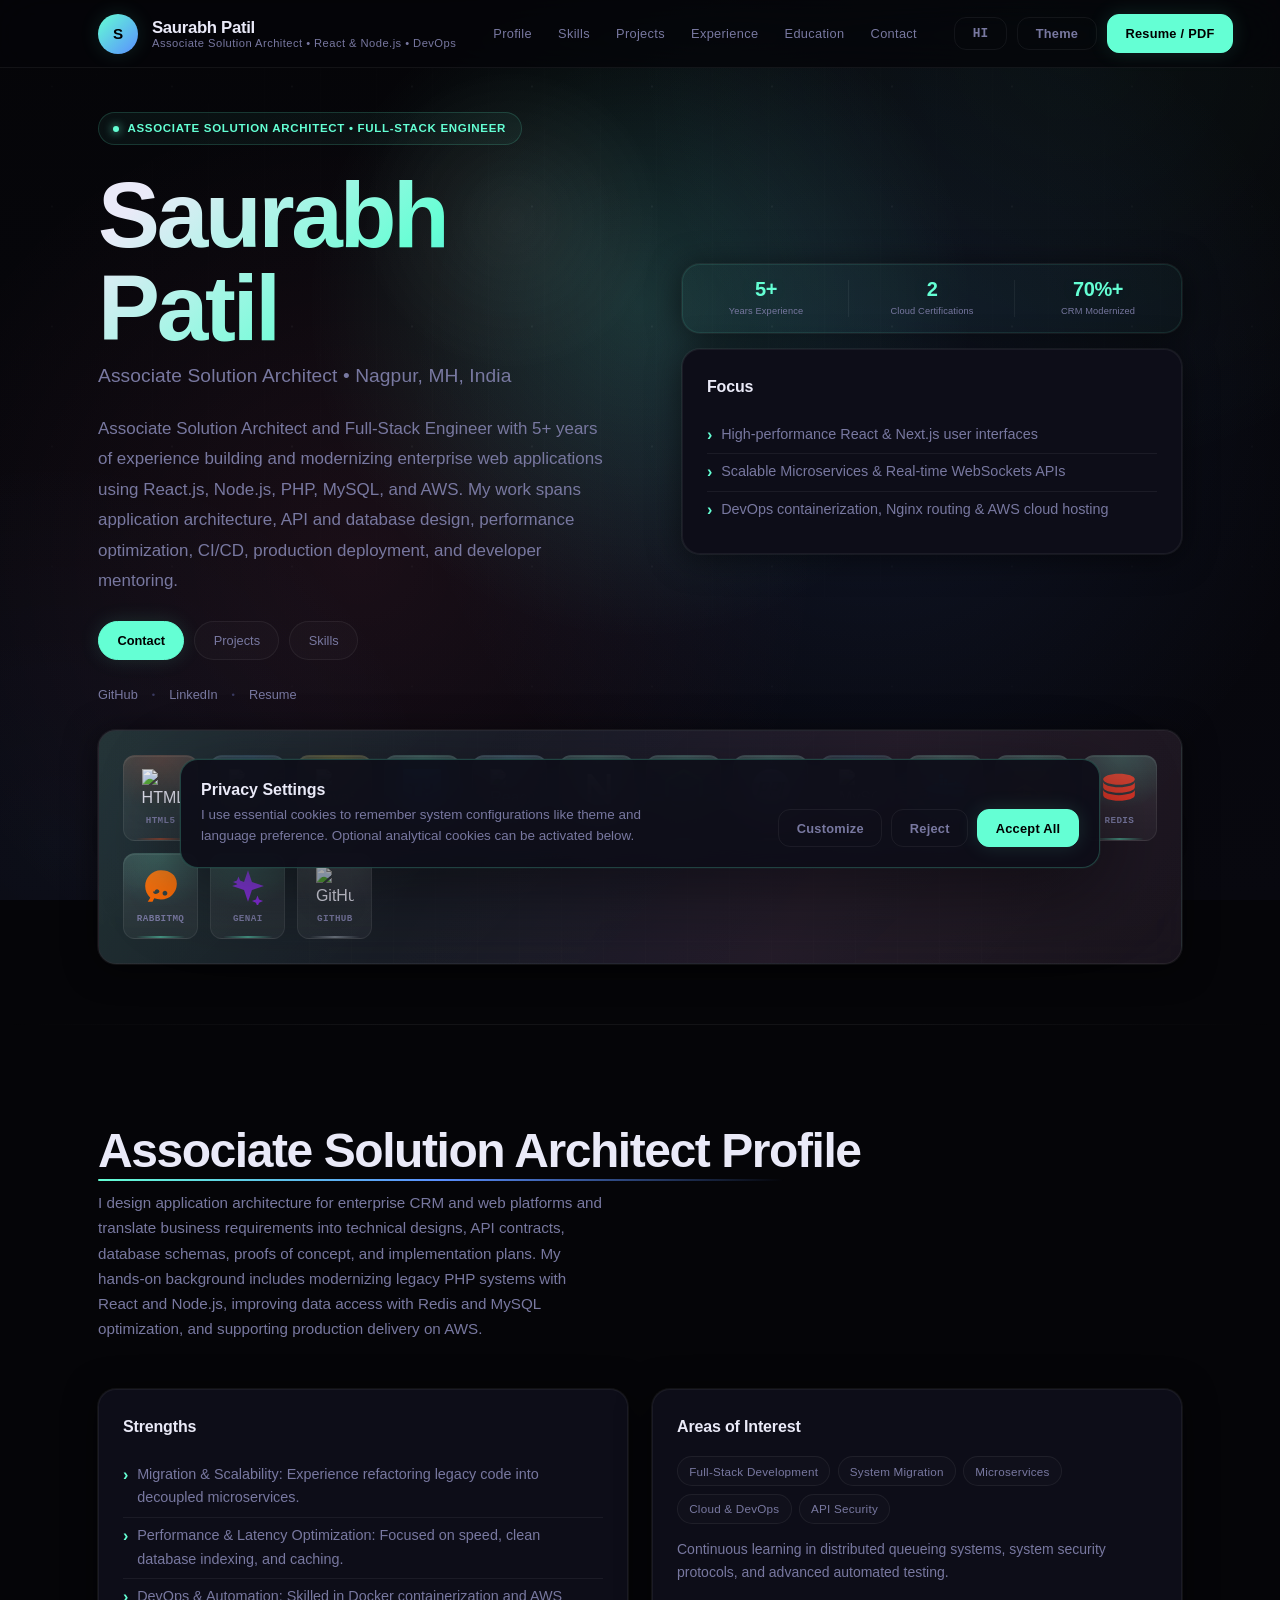
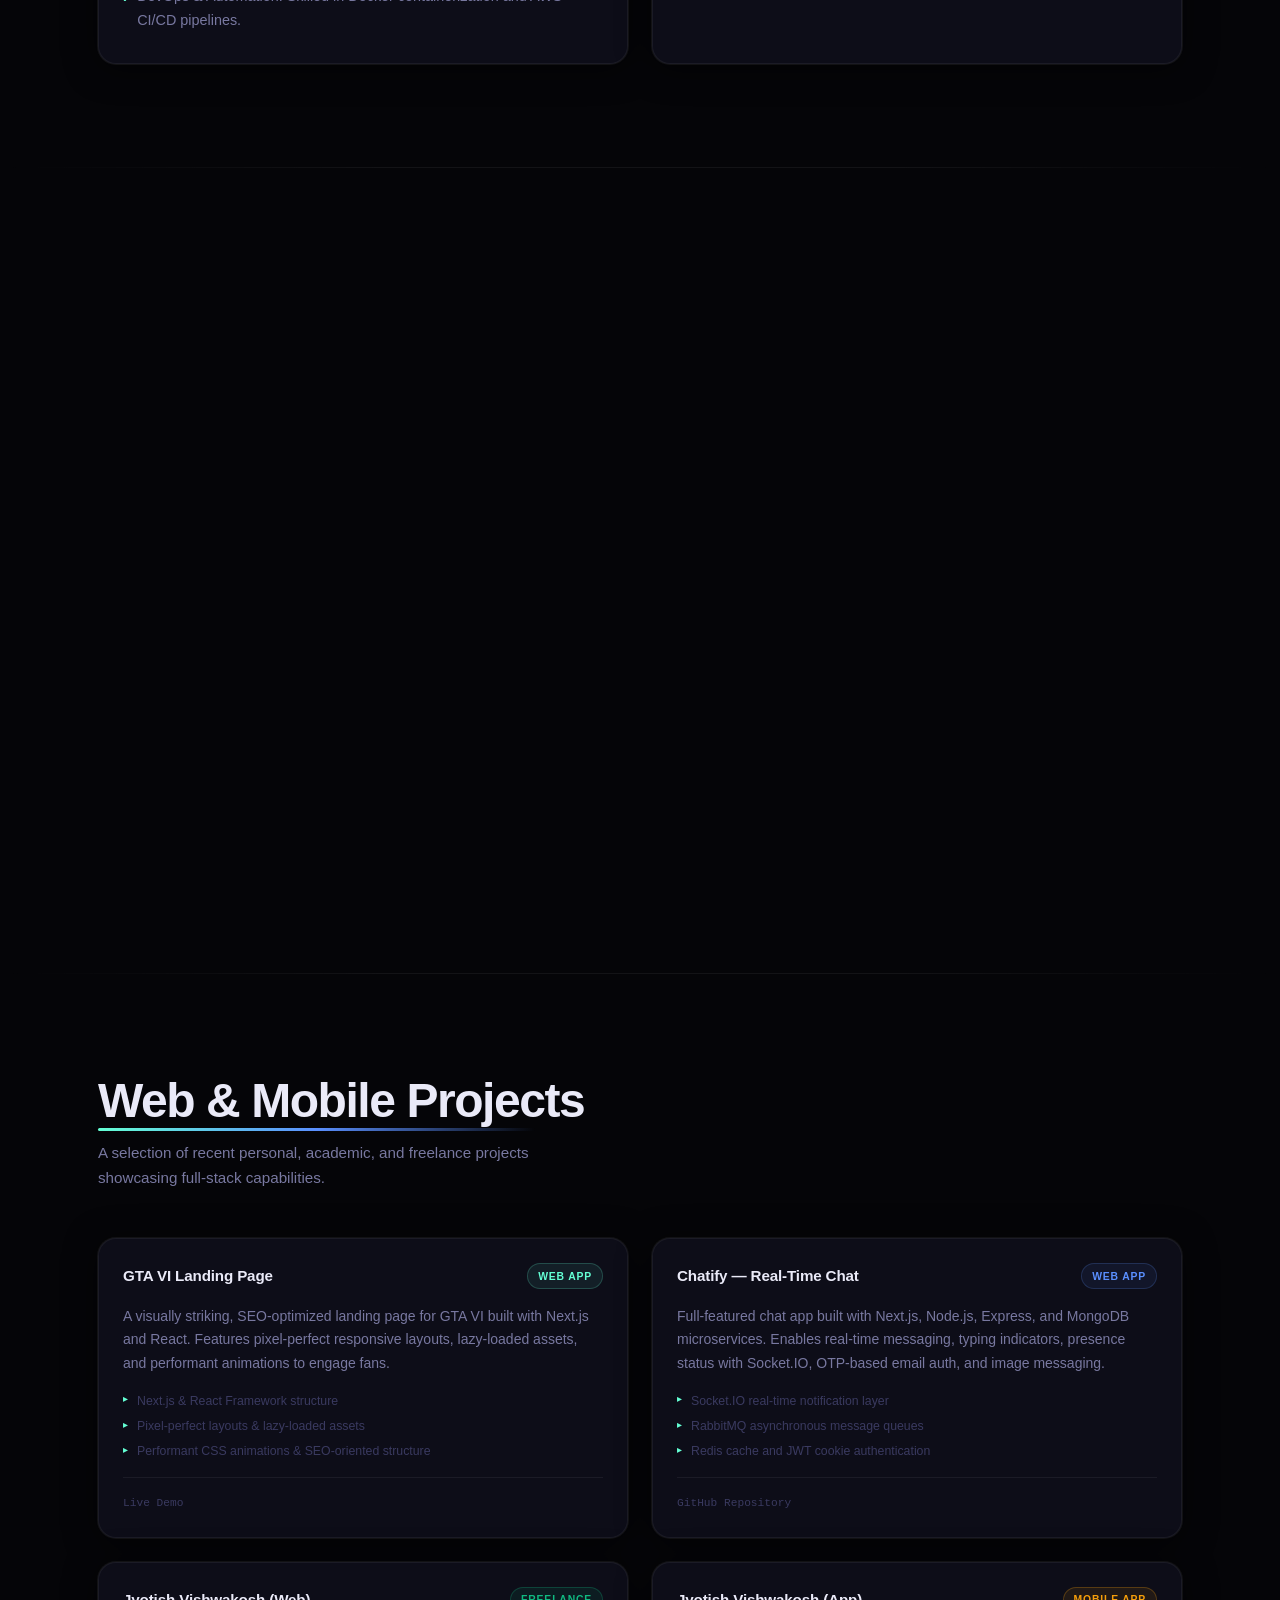
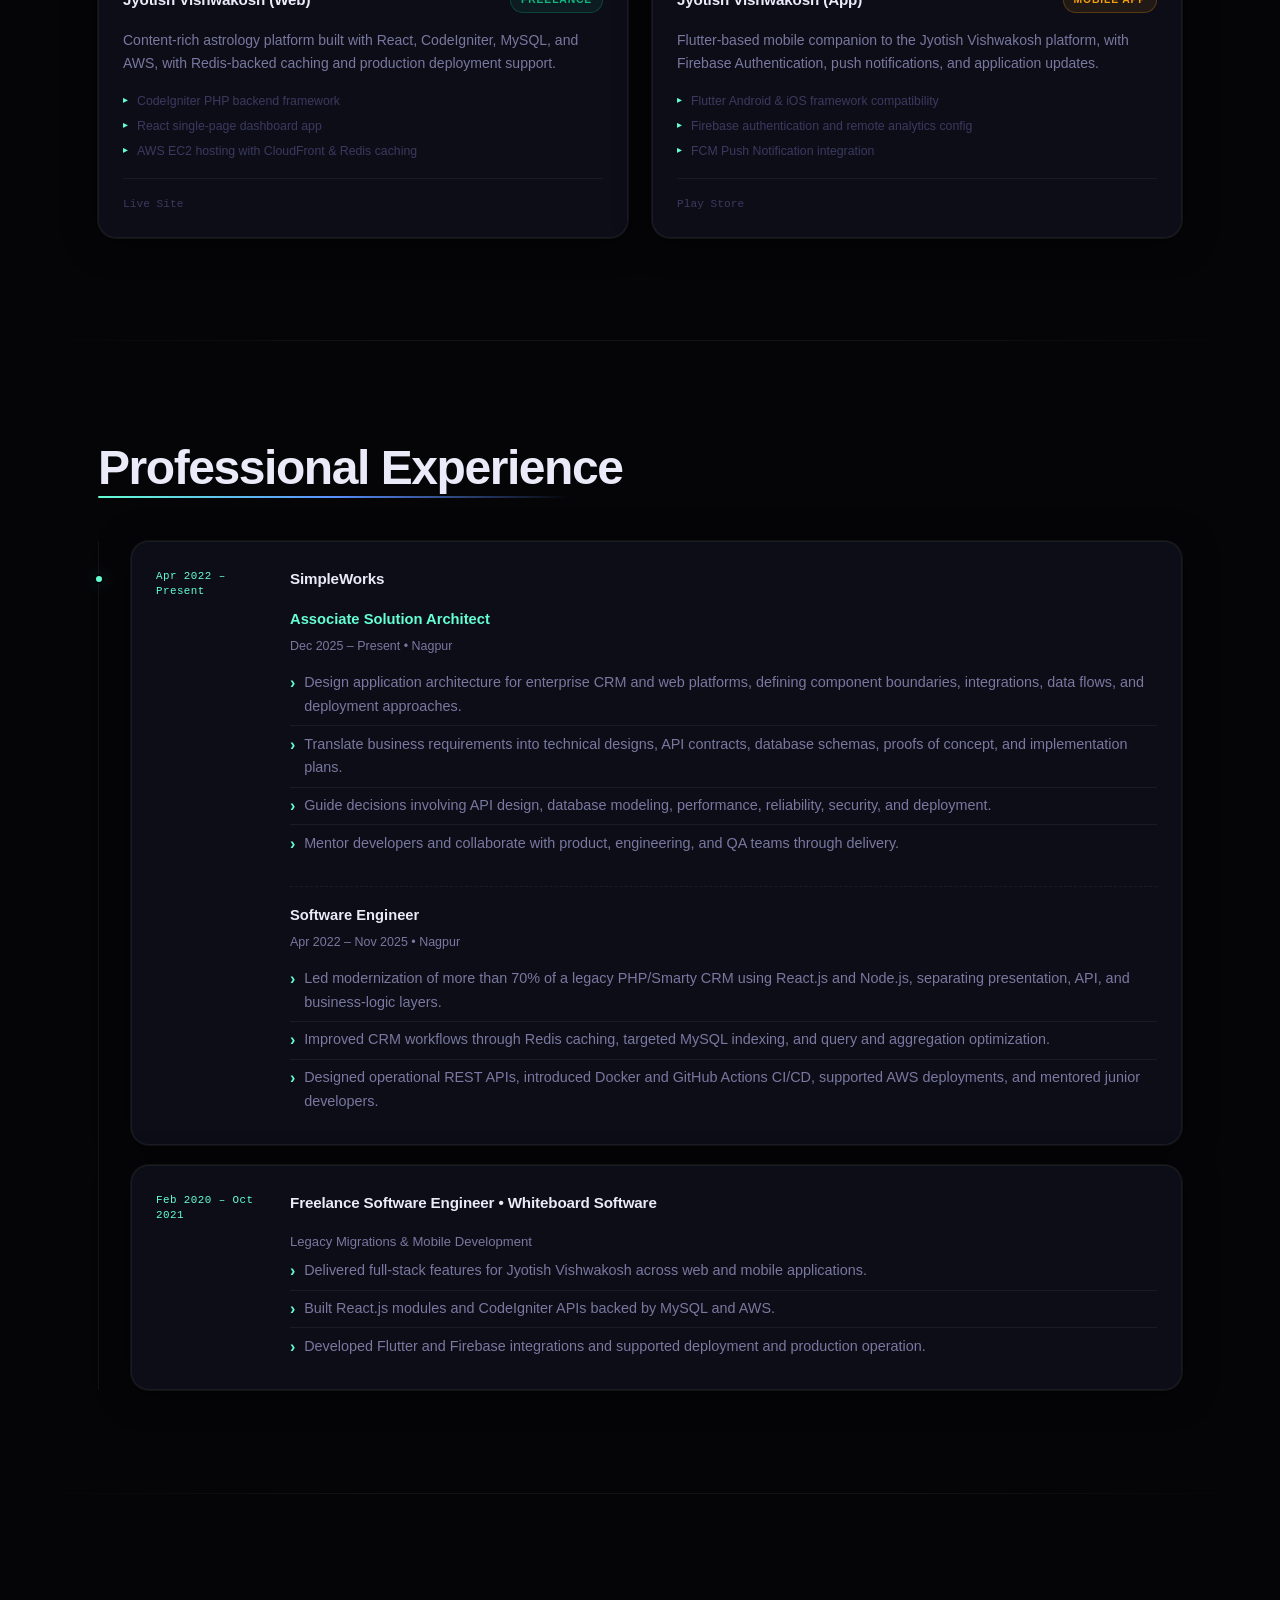
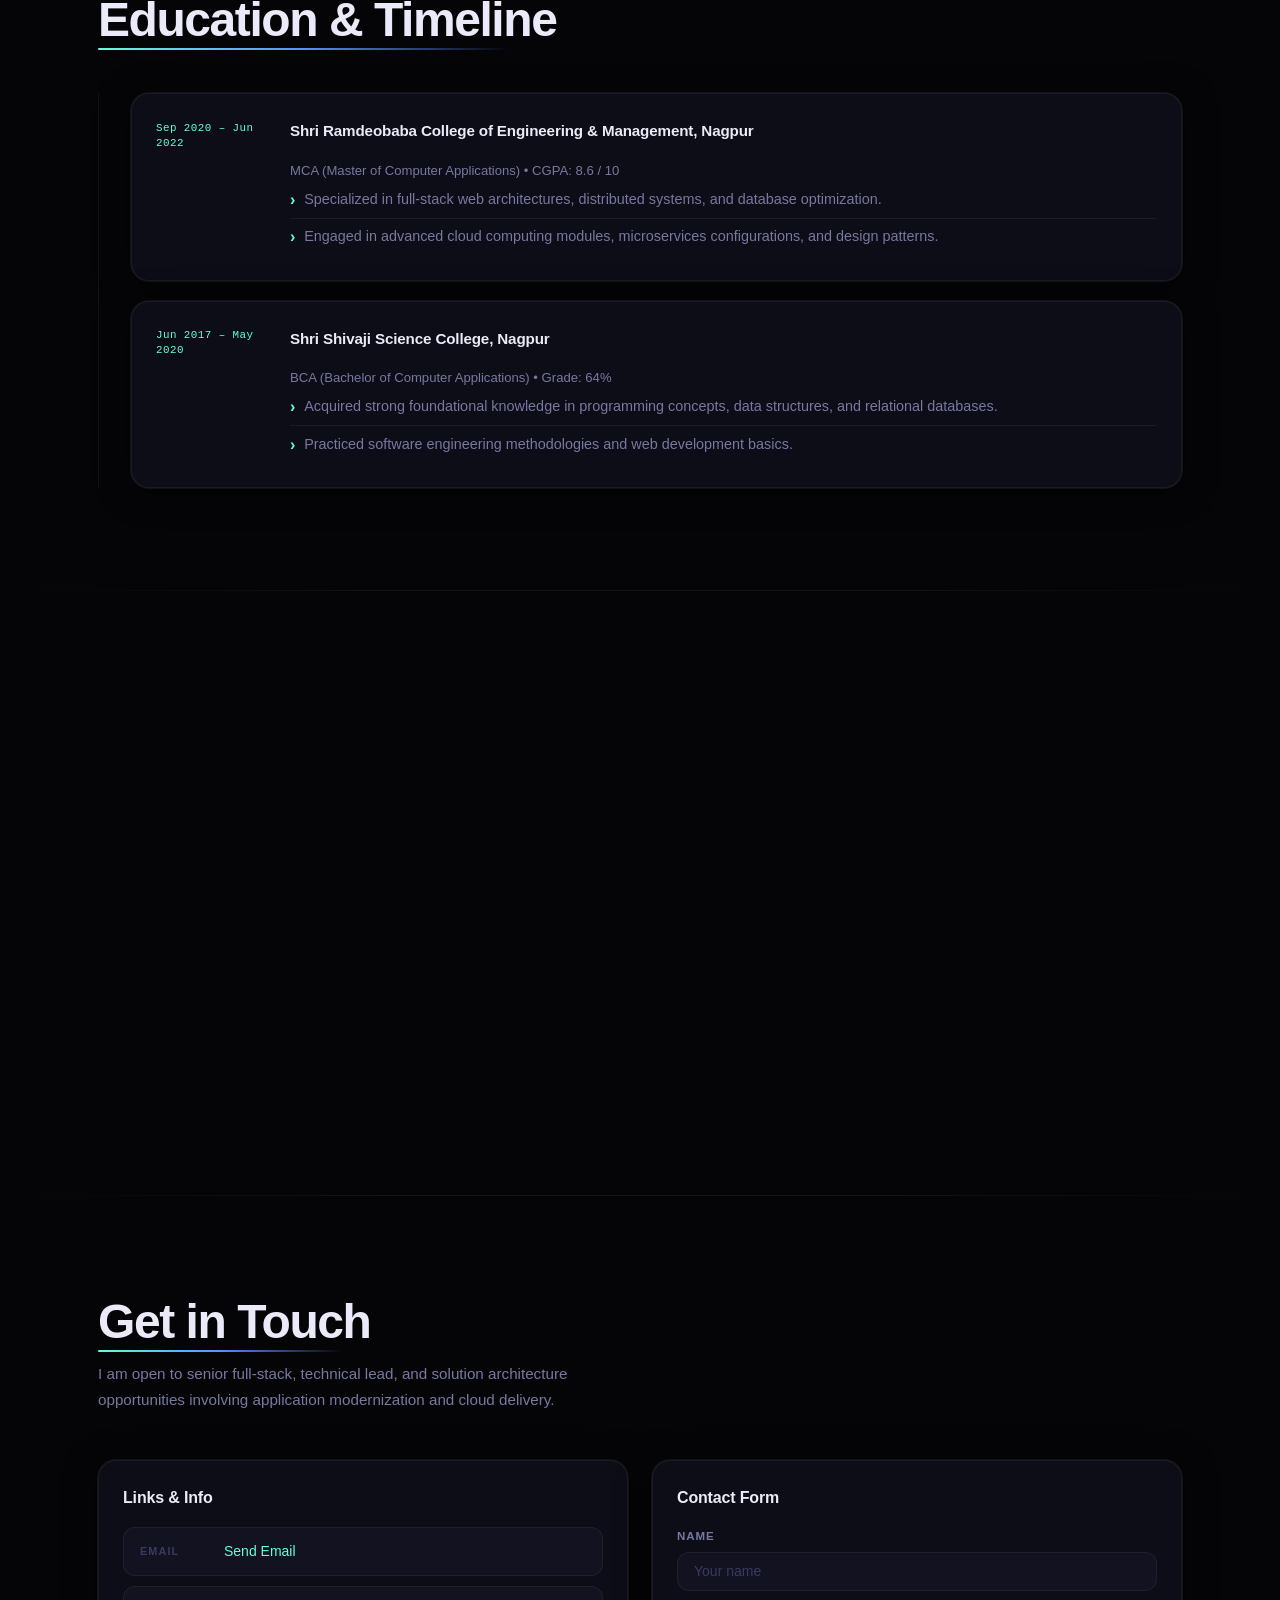
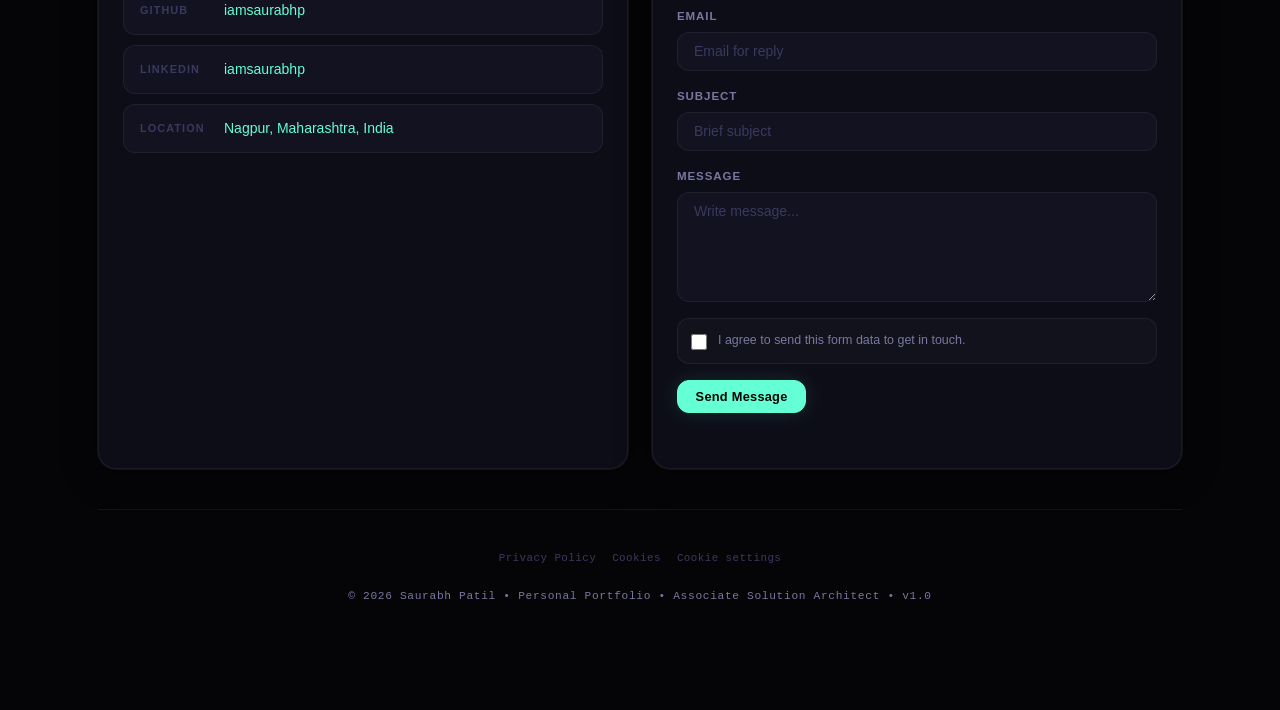
==== commit 79320ed7: "Migrate portfolio URLs to new username" ====
--- a/index.html
+++ b/index.html
@@ -12,24 +12,24 @@
   <!-- Open Graph / Facebook -->
   <meta property="og:title" content="Saurabh Patil | Associate Solution Architect" />
   <meta property="og:description" content="Associate Solution Architect and Full-Stack Engineer focused on enterprise application modernization, API design, and AWS delivery." />
-  <meta property="og:url" content="https://saurabh374.github.io/" />
+  <meta property="og:url" content="https://iamsaurabhp.github.io/" />
   <meta property="og:type" content="website" />
   <meta property="og:site_name" content="Saurabh Patil Portfolio" />
   <meta property="og:locale" content="en_US" />
-  <meta property="og:image" content="https://saurabh374.github.io/assets/images/HeroImage.avif" />
+  <meta property="og:image" content="https://iamsaurabhp.github.io/assets/images/HeroImage.avif" />
   <meta property="og:image:alt" content="Saurabh Patil Portfolio" />
   
   <!-- Twitter -->
   <meta name="twitter:card" content="summary_large_image" />
   <meta name="twitter:title" content="Saurabh Patil | Associate Solution Architect" />
   <meta name="twitter:description" content="Associate Solution Architect and Full-Stack Engineer focused on enterprise application modernization, API design, and AWS delivery." />
-  <meta name="twitter:image" content="https://saurabh374.github.io/assets/images/HeroImage.avif" />
+  <meta name="twitter:image" content="https://iamsaurabhp.github.io/assets/images/HeroImage.avif" />
   
   <meta name="theme-color" content="#050508" />
-  <link rel="canonical" href="https://saurabh374.github.io/" />
-  <link rel="alternate" hreflang="en" href="https://saurabh374.github.io/" />
-  <link rel="alternate" hreflang="hi" href="https://saurabh374.github.io/?lang=hi" />
-  <link rel="alternate" hreflang="x-default" href="https://saurabh374.github.io/" />
+  <link rel="canonical" href="https://iamsaurabhp.github.io/" />
+  <link rel="alternate" hreflang="en" href="https://iamsaurabhp.github.io/" />
+  <link rel="alternate" hreflang="hi" href="https://iamsaurabhp.github.io/?lang=hi" />
+  <link rel="alternate" hreflang="x-default" href="https://iamsaurabhp.github.io/" />
   
   <link rel="icon" type="image/svg+xml" href="favicon.svg">
   <link rel="stylesheet" href="style.css">
@@ -40,13 +40,13 @@
       "@graph": [
         {
           "@type": "Person",
-          "@id": "https://saurabh374.github.io/#person",
+          "@id": "https://iamsaurabhp.github.io/#person",
           "name": "Saurabh Patil",
-          "alternateName": "saurabh374",
-          "url": "https://saurabh374.github.io/",
+          "alternateName": "iamsaurabhp",
+          "url": "https://iamsaurabhp.github.io/",
           "description": "Associate Solution Architect and Full-Stack Engineer with 5+ years of experience modernizing enterprise applications using React, Node.js, PHP, MySQL, and AWS.",
           "sameAs": [
-            "https://github.com/saurabh374",
+            "https://github.com/iamsaurabhp",
             "https://linkedin.com/in/iamsaurabhp"
           ],
           "jobTitle": "Associate Solution Architect",
@@ -69,13 +69,13 @@
         },
         {
           "@type": "WebSite",
-          "@id": "https://saurabh374.github.io/#website",
+          "@id": "https://iamsaurabhp.github.io/#website",
           "name": "Saurabh Patil Portfolio",
-          "url": "https://saurabh374.github.io/",
+          "url": "https://iamsaurabhp.github.io/",
           "description": "Portfolio website of Saurabh Patil, Associate Solution Architect.",
           "inLanguage": ["en", "hi"],
           "author": {
-            "@id": "https://saurabh374.github.io/#person"
+            "@id": "https://iamsaurabhp.github.io/#person"
           }
         }
       ]
@@ -145,7 +145,7 @@
           </div>
 
           <div class="links">
-            <a class="link" href="https://github.com/saurabh374" target="_blank" rel="me noopener noreferrer">GitHub</a>
+            <a class="link" href="https://github.com/iamsaurabhp" target="_blank" rel="me noopener noreferrer">GitHub</a>
             <span class="sep">•</span>
             <a class="link" href="https://linkedin.com/in/iamsaurabhp" target="_blank" rel="me noopener noreferrer">LinkedIn</a>
             <span class="sep">•</span>
@@ -404,7 +404,7 @@
               <li data-i18n="gta3">Performant CSS animations & high SEO scores</li>
             </ul>
             <div class="project-links">
-              <a class="link" href="https://saurabh374.github.io/gta_vi_landing/" target="_blank" rel="noreferrer">Live Demo</a>
+              <a class="link" href="https://iamsaurabhp.github.io/gta_vi_landing/" target="_blank" rel="noreferrer">Live Demo</a>
             </div>
           </article>
 
@@ -420,7 +420,7 @@
               <li data-i18n="chatify3">Redis cache and JWT cookie authentication</li>
             </ul>
             <div class="project-links">
-              <a class="link" href="https://github.com/saurabh374/Chatify" target="_blank" rel="noreferrer">GitHub Repository</a>
+              <a class="link" href="https://github.com/iamsaurabhp/Chatify" target="_blank" rel="noreferrer">GitHub Repository</a>
             </div>
           </article>
 
@@ -596,7 +596,7 @@
               </div>
               <div class="c-row">
                 <span class="c-key">GitHub</span>
-                <a class="c-val" href="https://github.com/saurabh374" target="_blank" rel="me noopener noreferrer">saurabh374</a>
+                <a class="c-val" href="https://github.com/iamsaurabhp" target="_blank" rel="me noopener noreferrer">iamsaurabhp</a>
               </div>
               <div class="c-row">
                 <span class="c-key">LinkedIn</span>
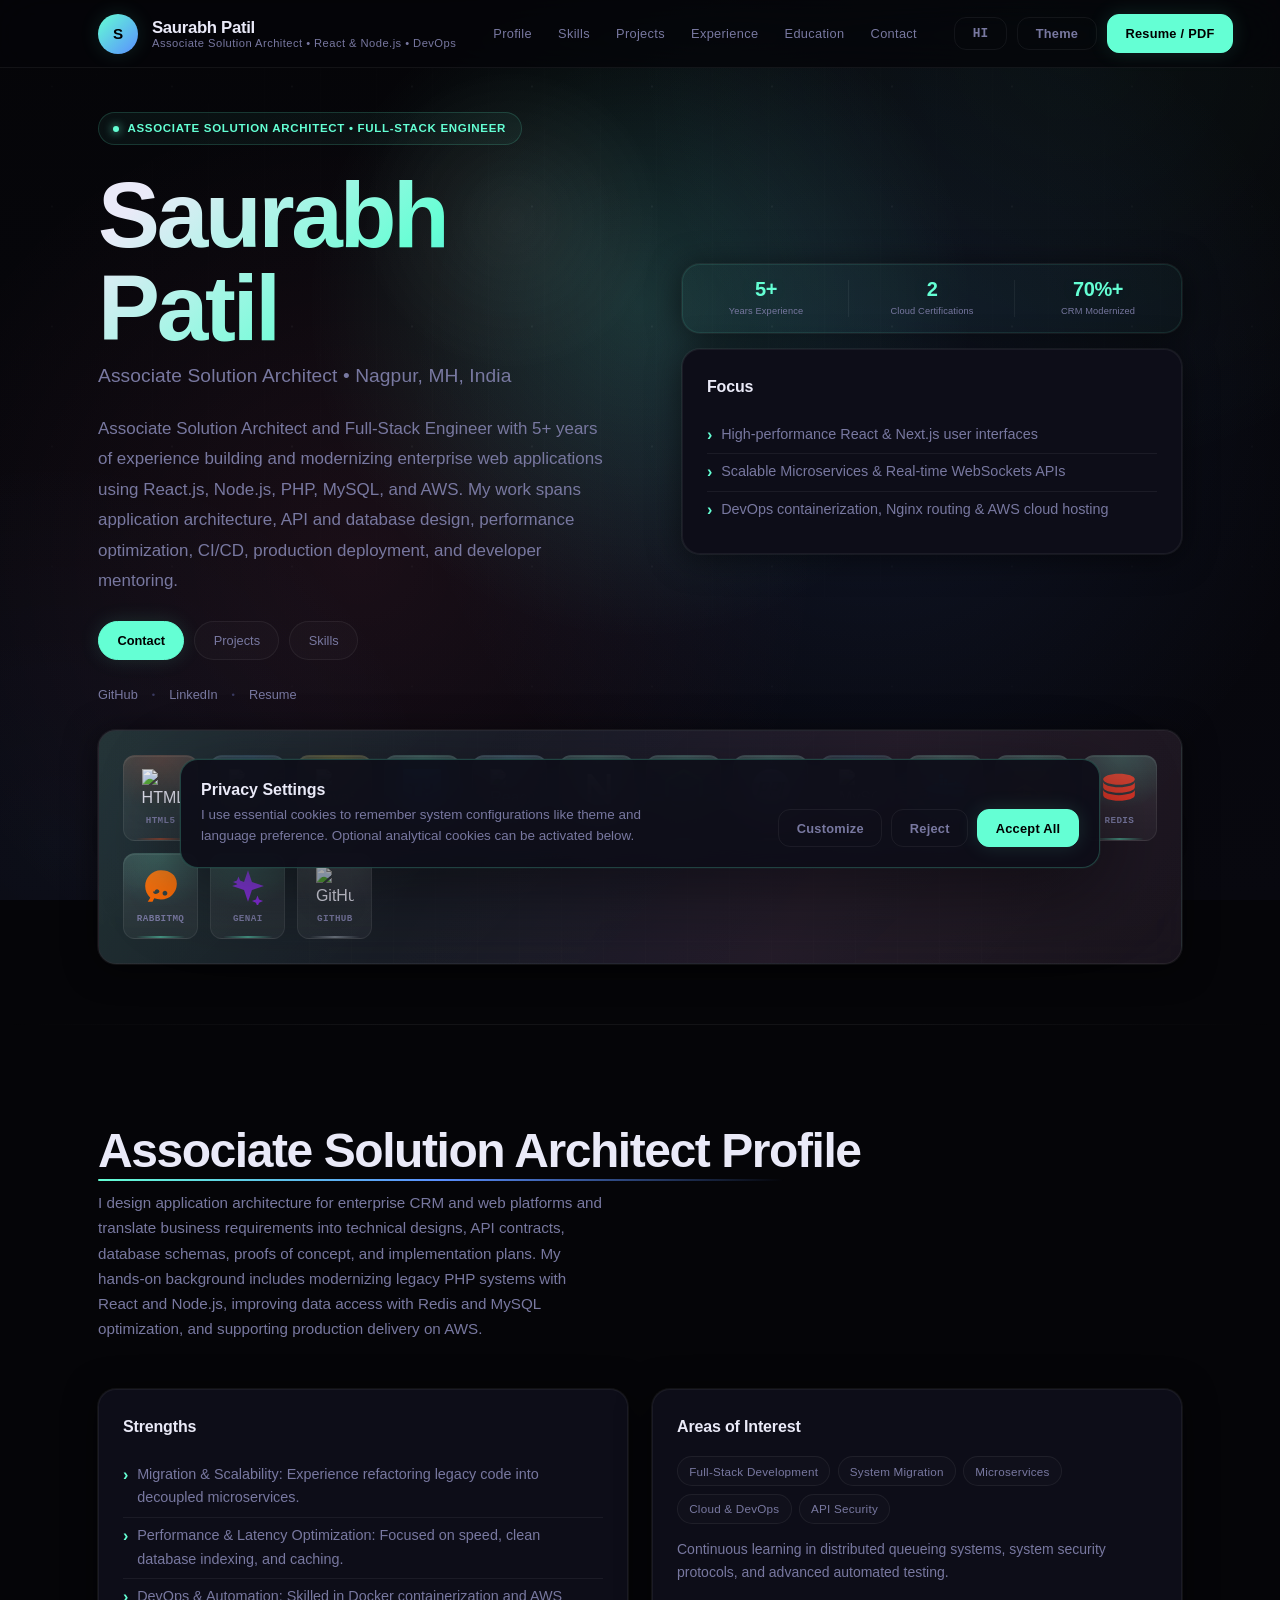
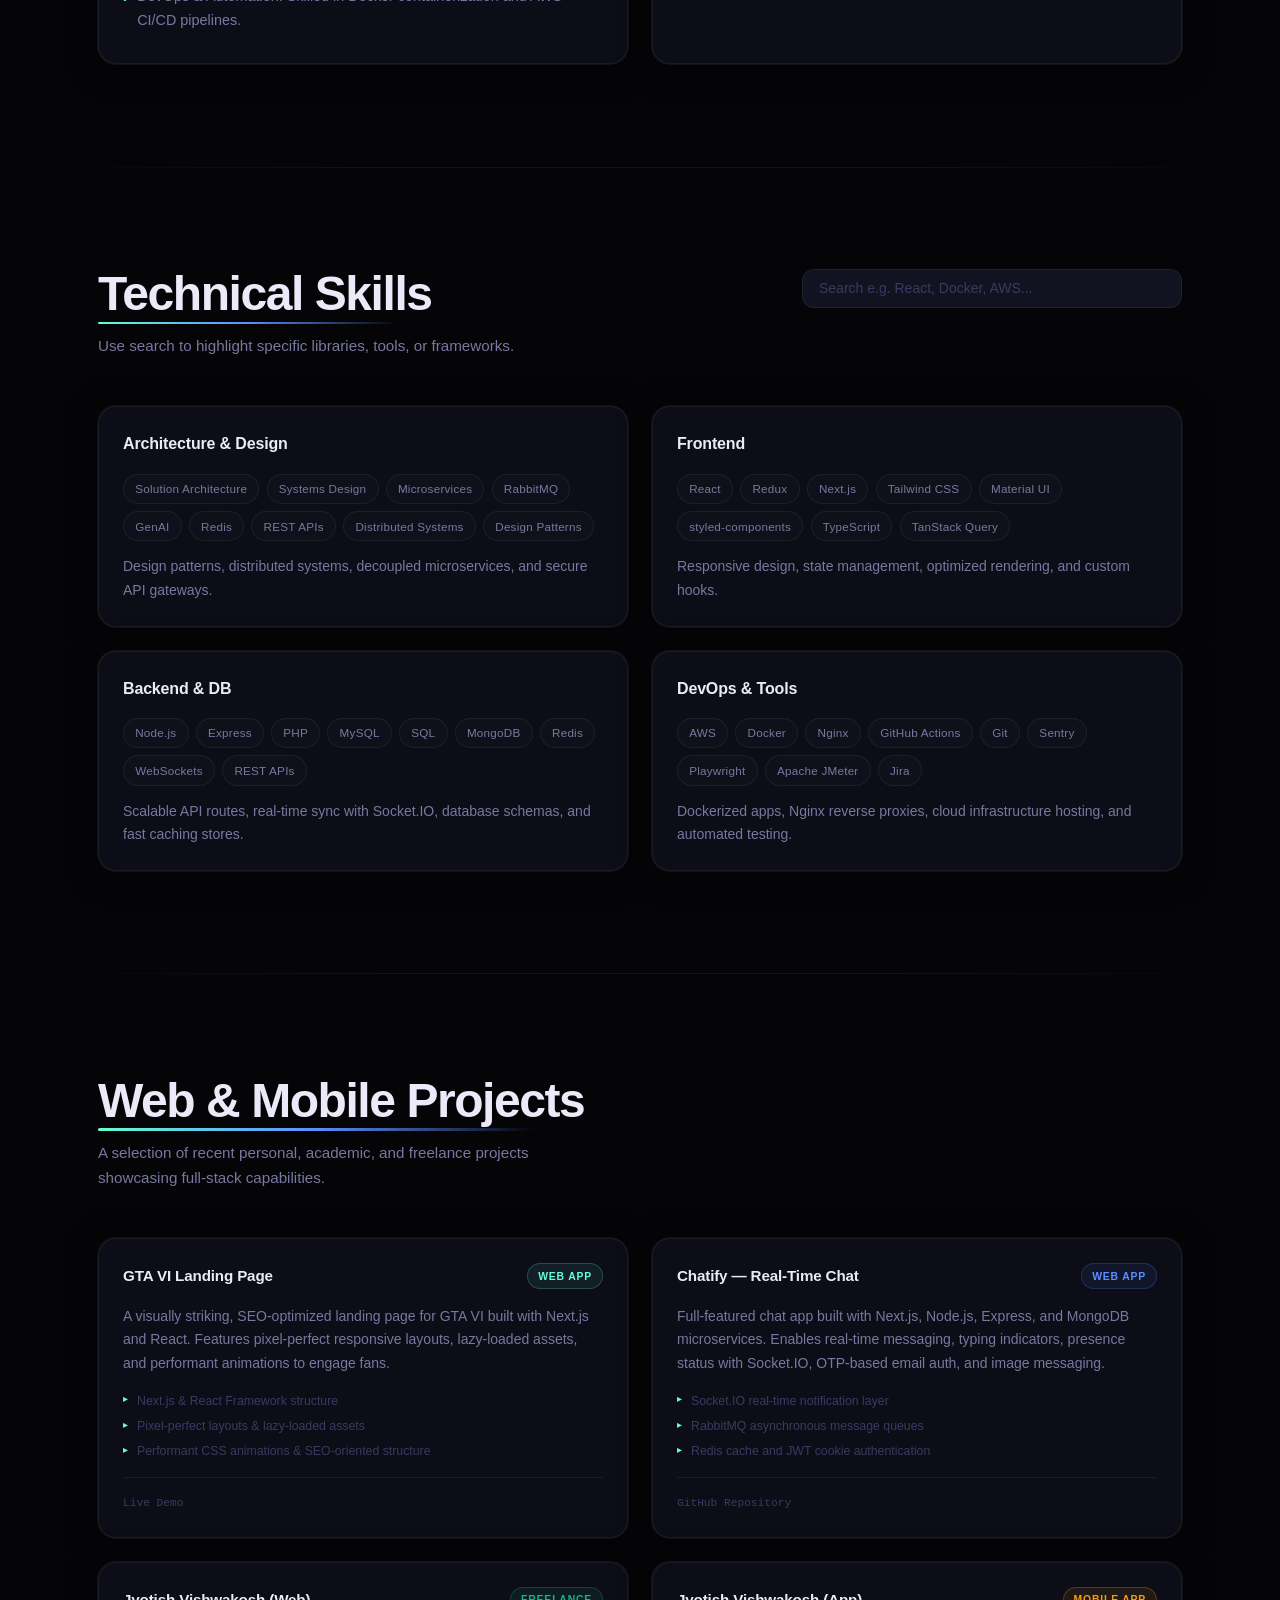
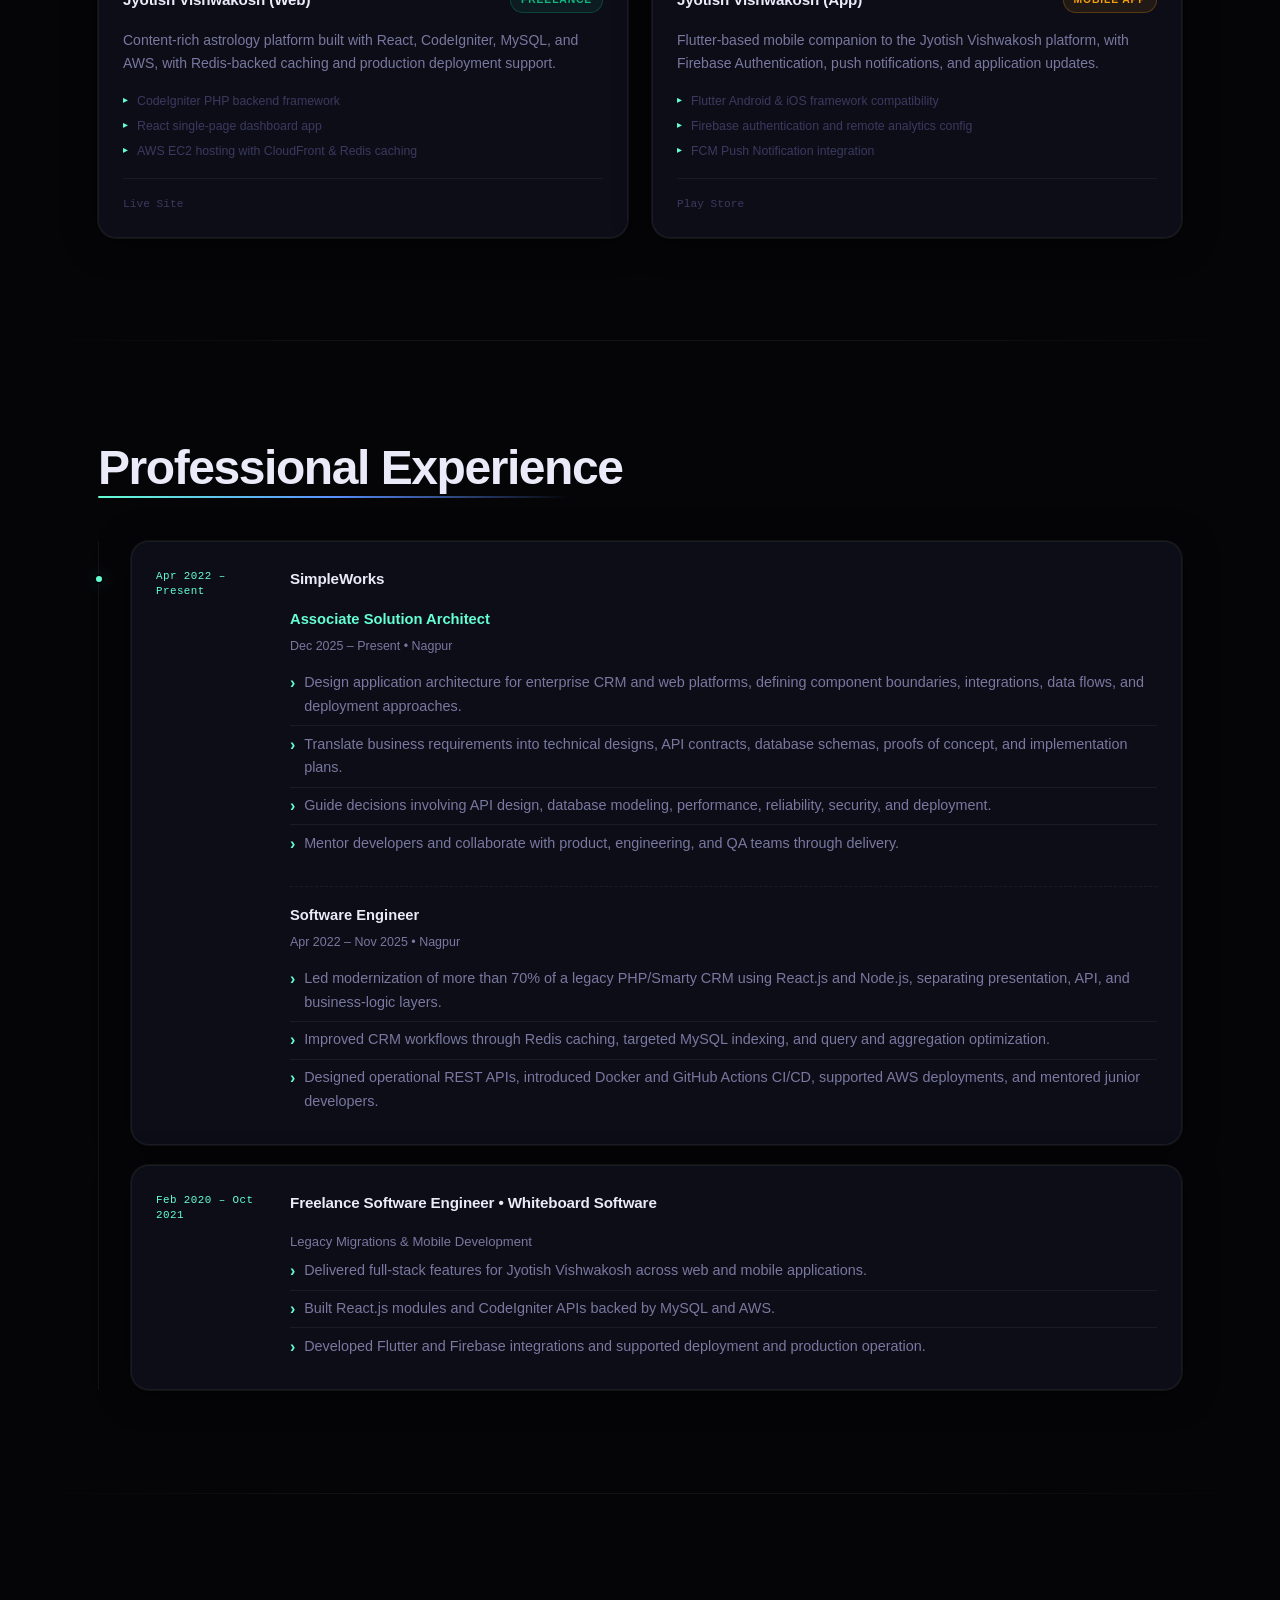
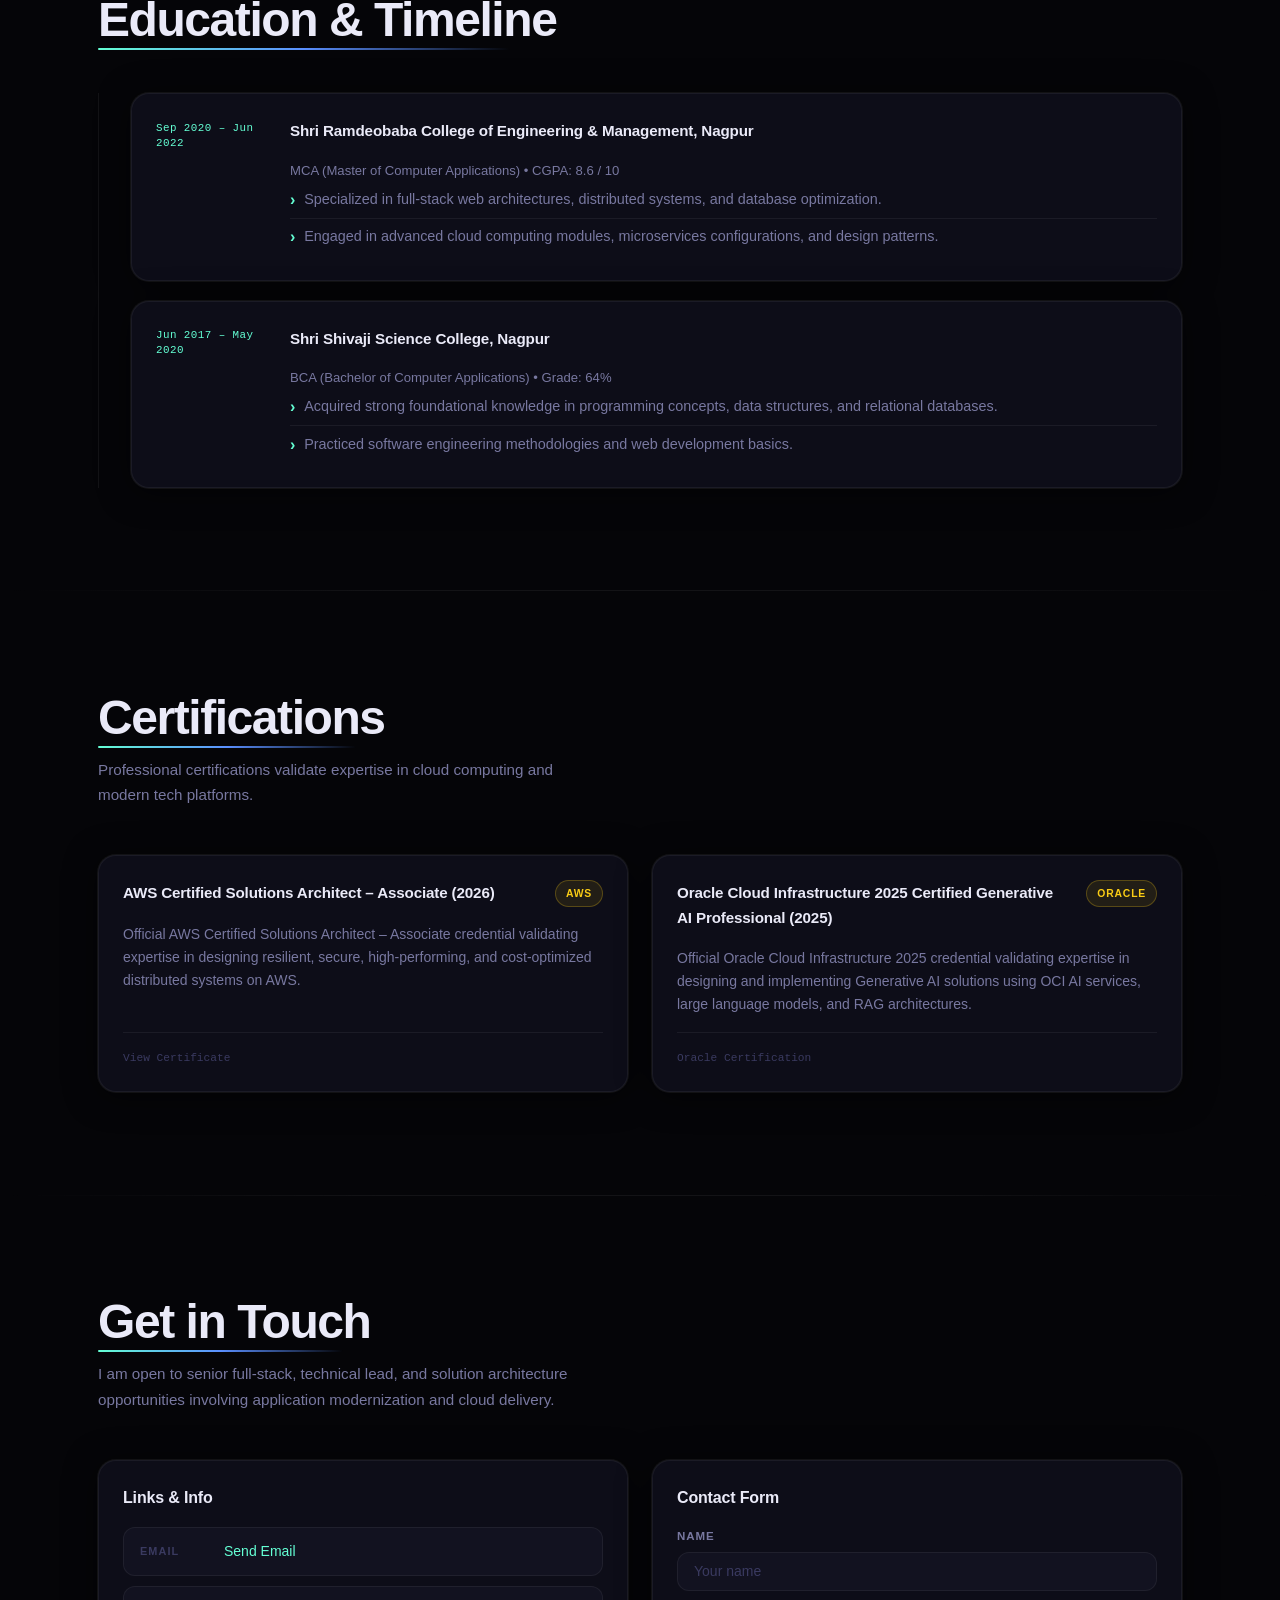
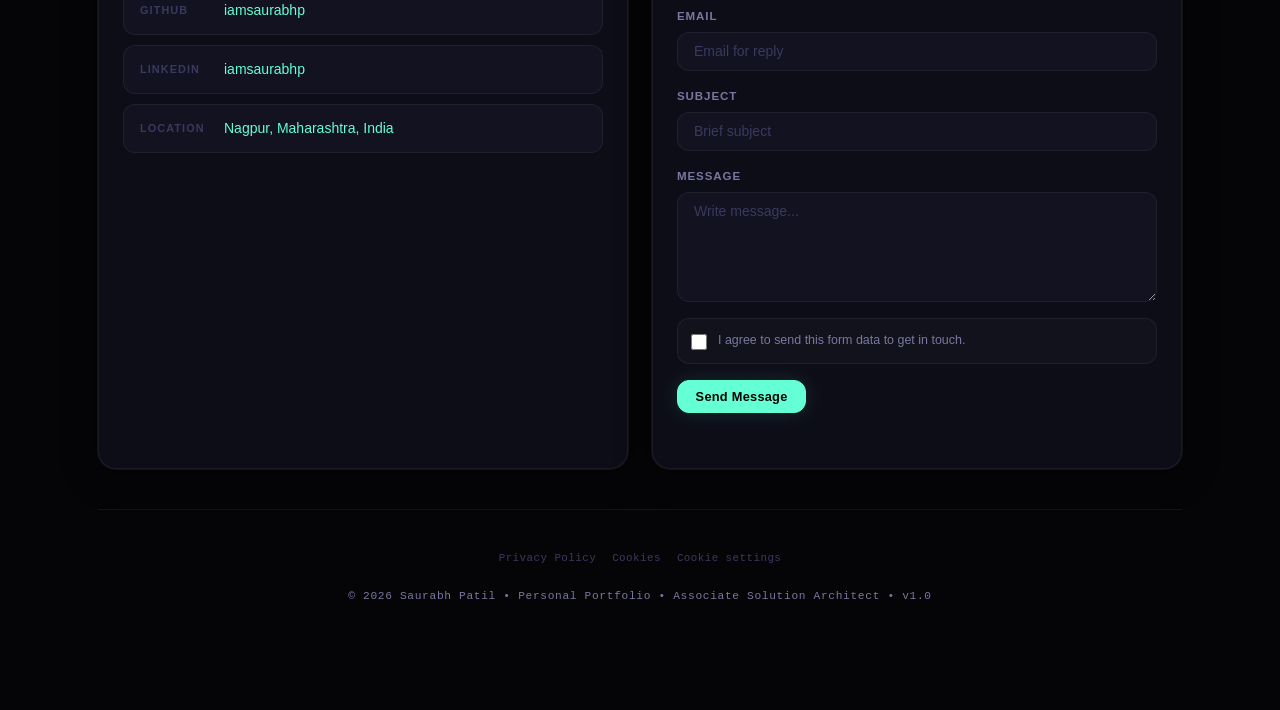
==== commit b3c2a4c8: "Use new professional contact email" ====
--- a/index.html
+++ b/index.html
@@ -615,7 +615,7 @@
               id="contactForm"
               class="form"
               autocomplete="on"
-              action="https://formsubmit.co/patilsaurabh1902@gmail.com"
+              action="https://formsubmit.co/iamsaurabhp.work@gmail.com"
               method="POST"
             >
               <!-- FormSubmit config -->
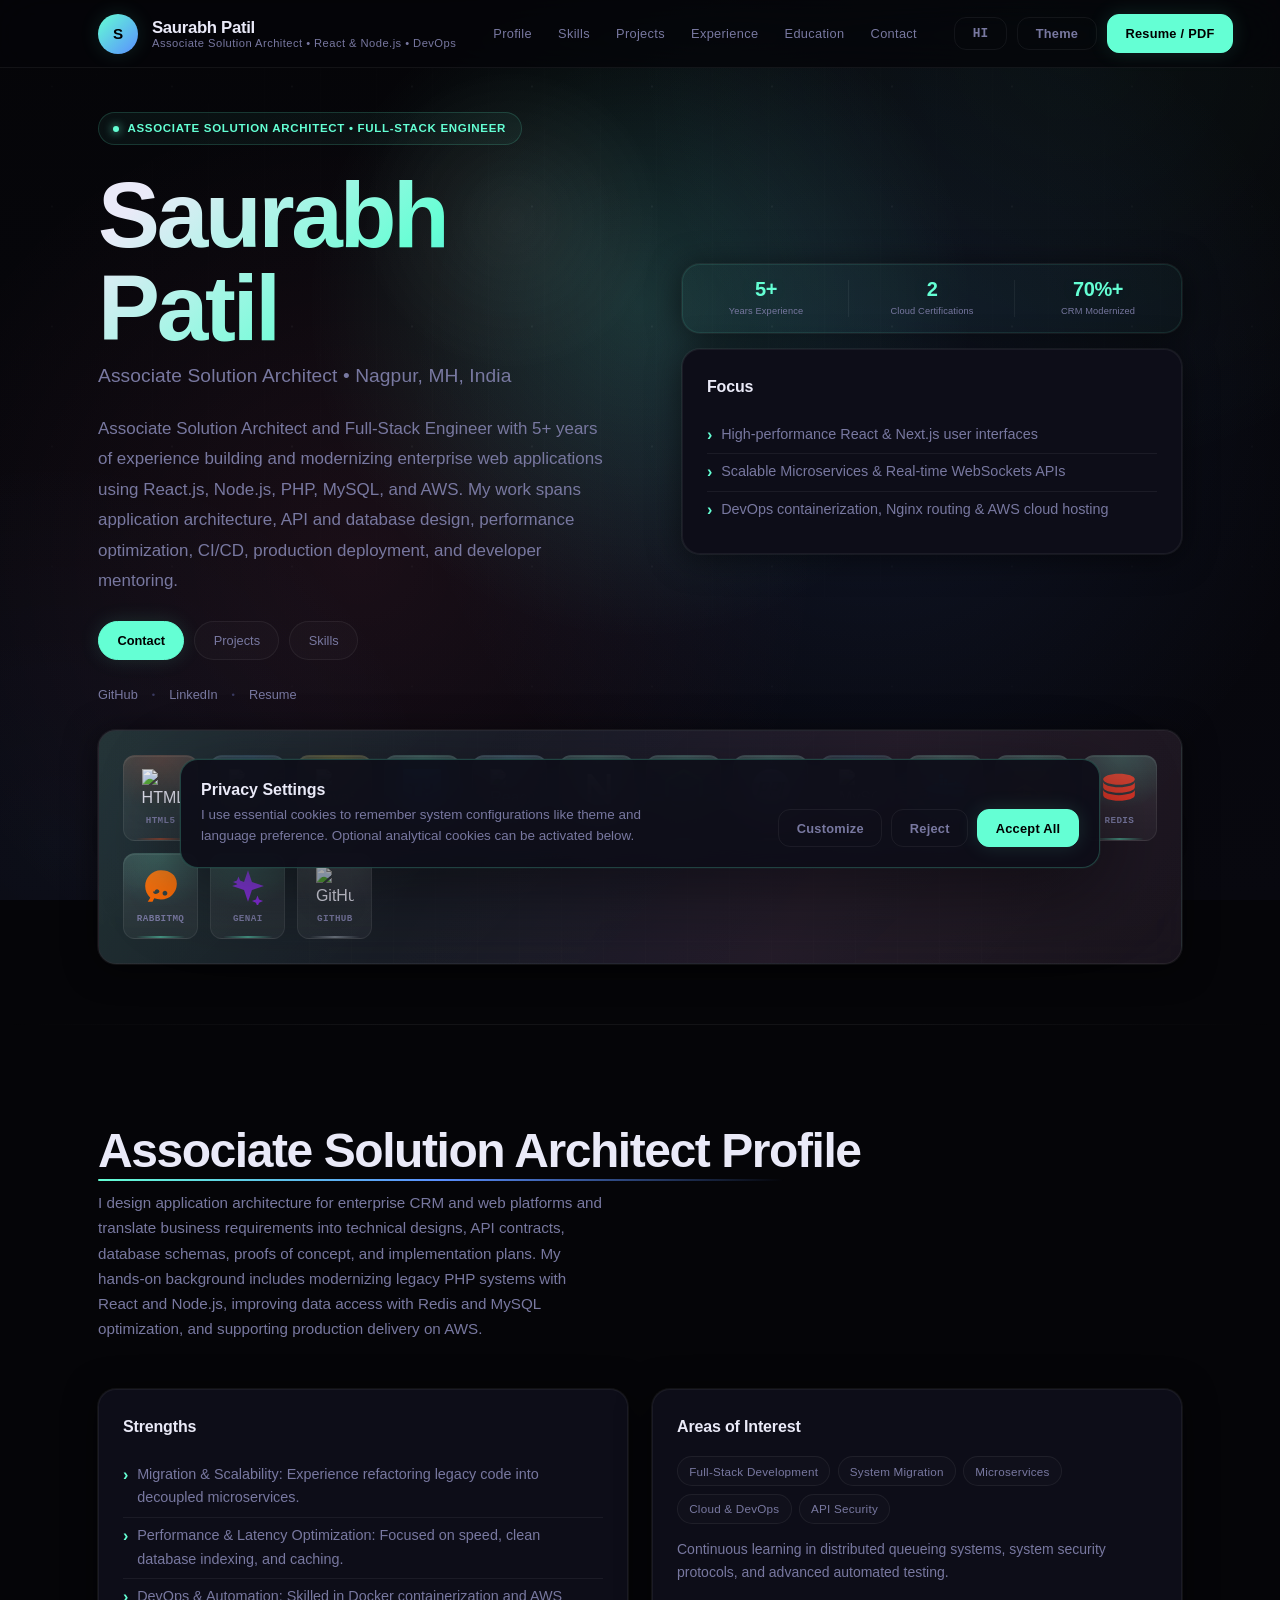
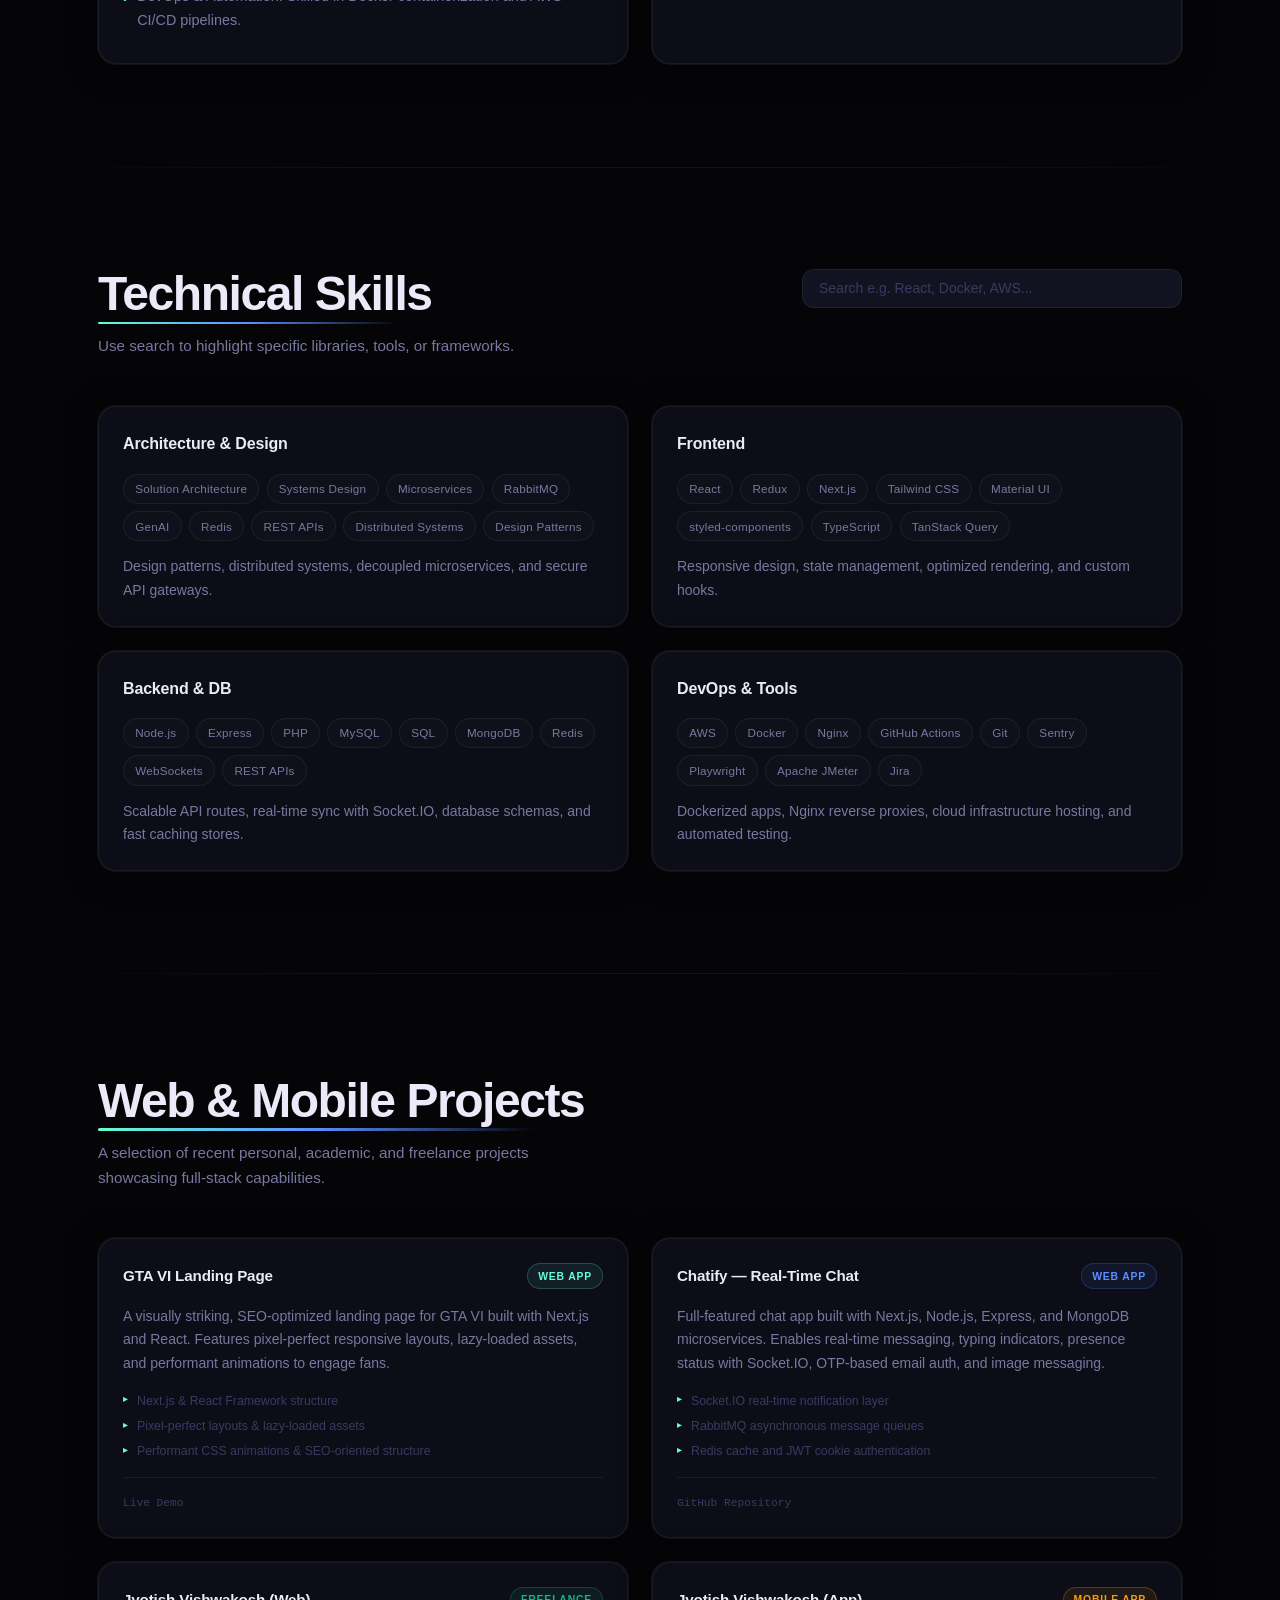
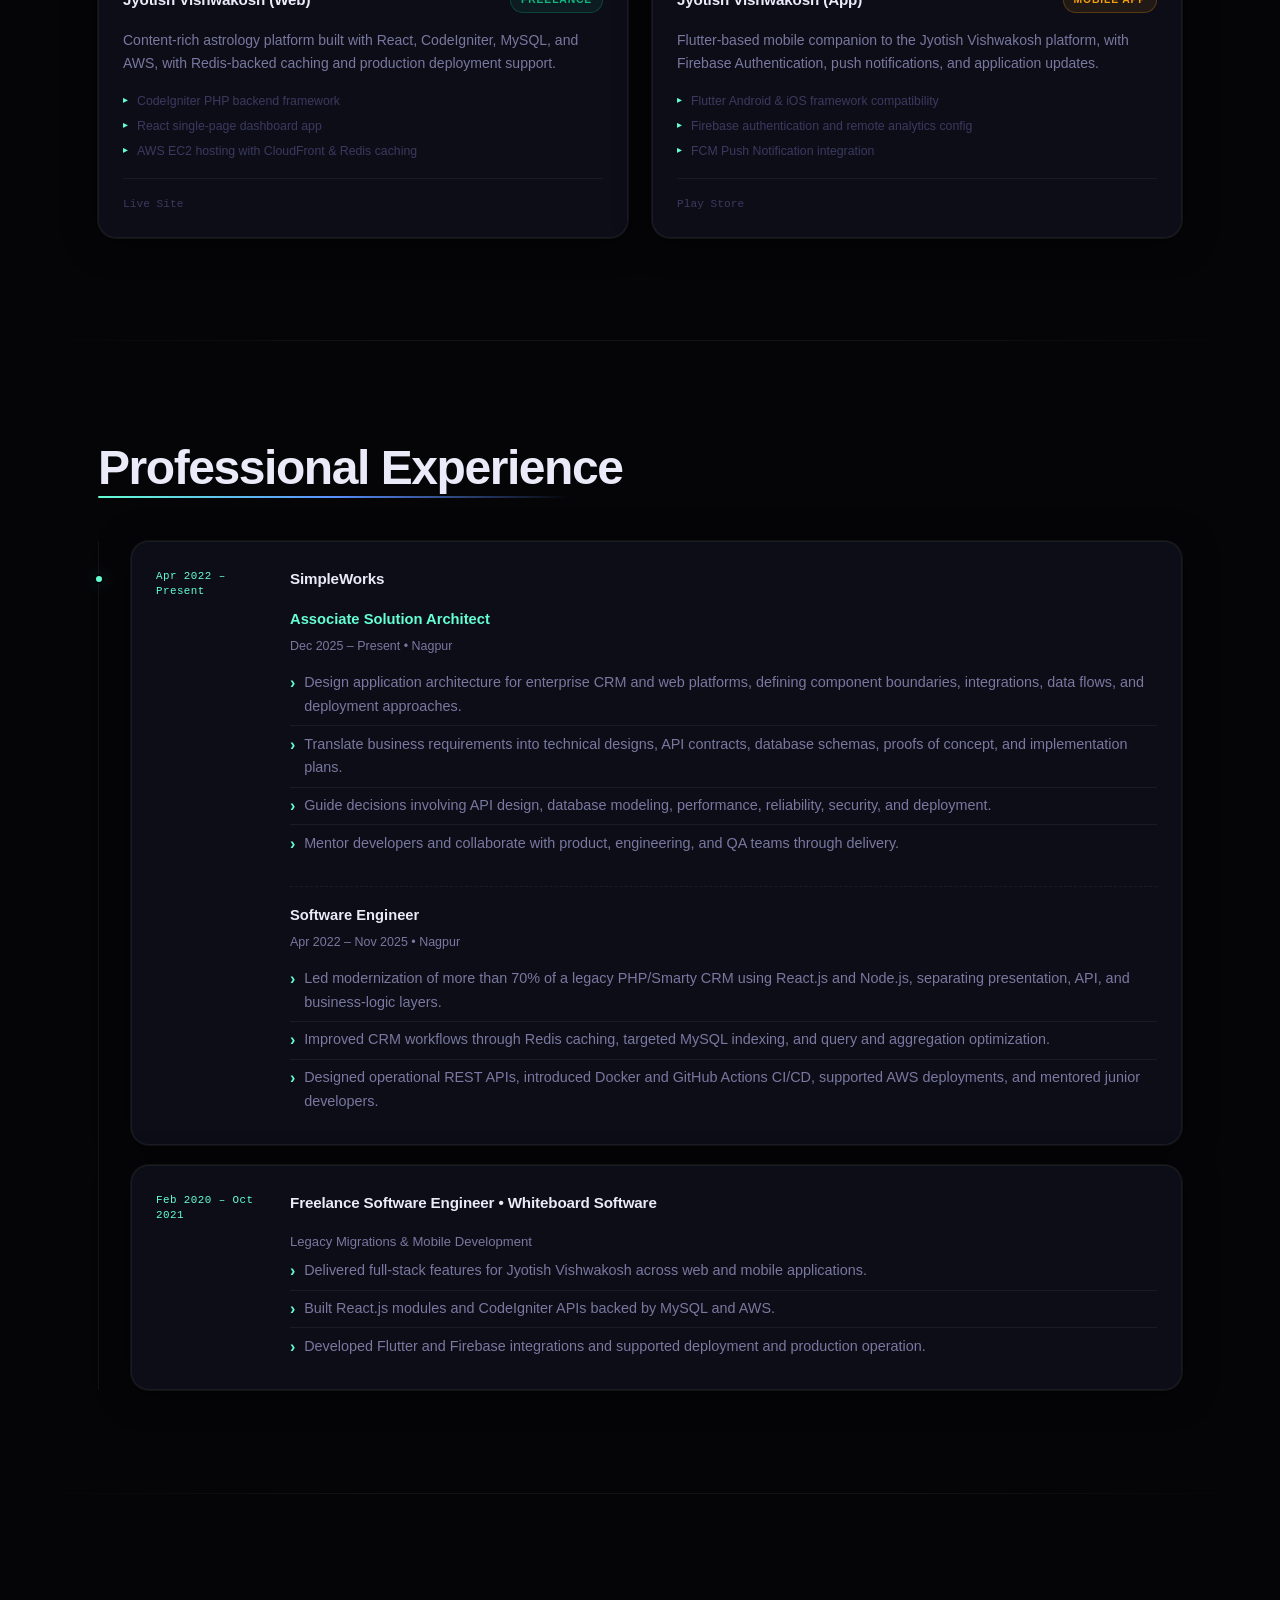
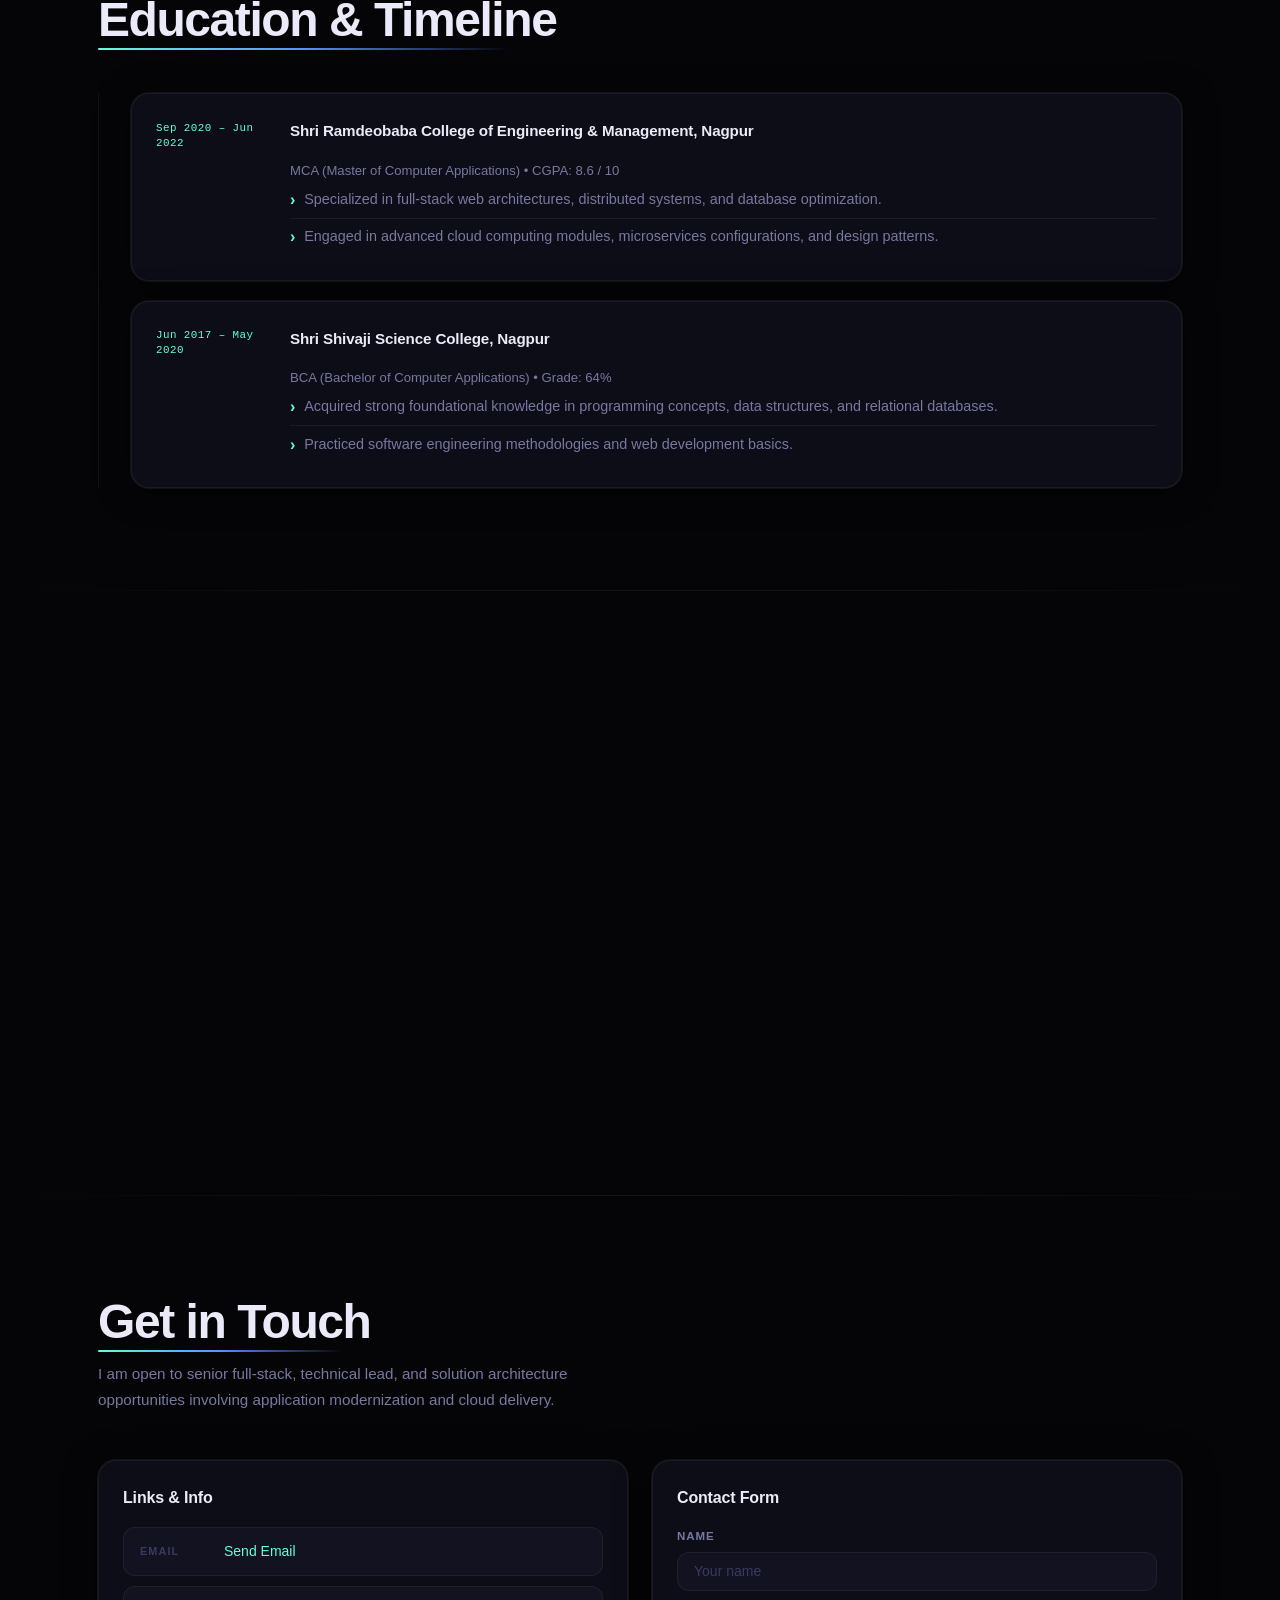
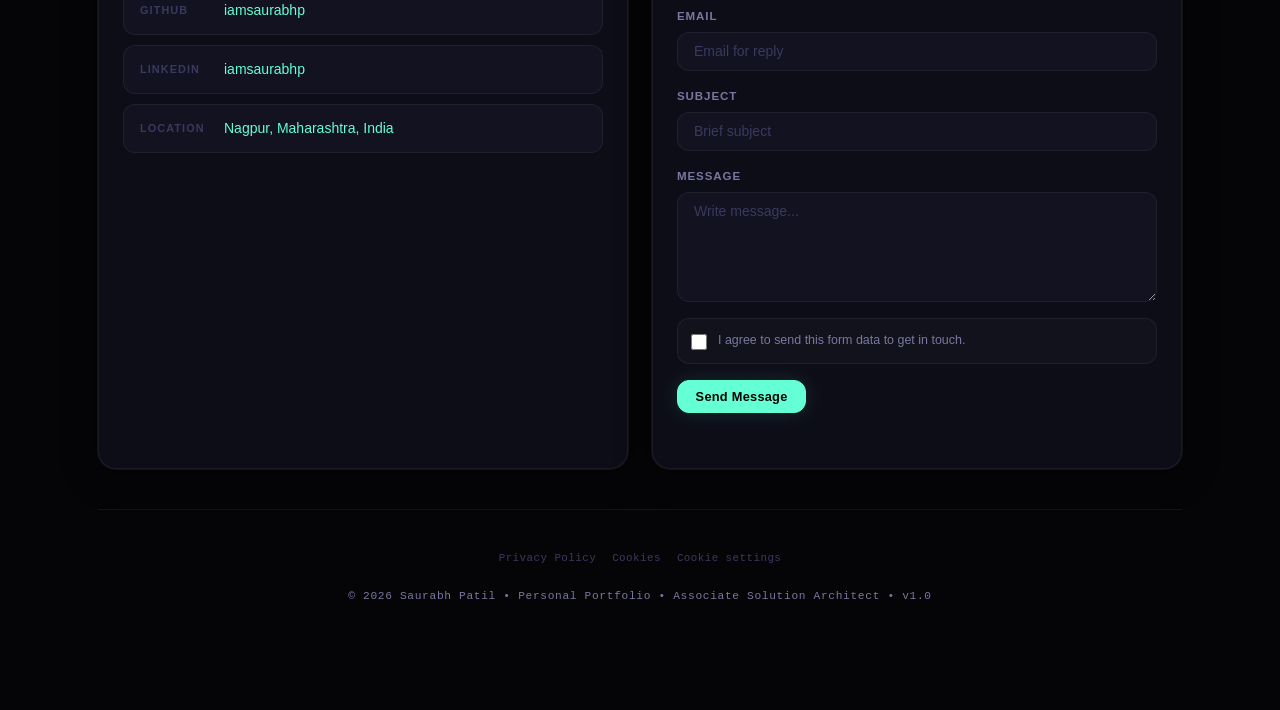
==== commit c0c9f022: "Preserve activated contact form delivery" ====
--- a/index.html
+++ b/index.html
@@ -615,7 +615,7 @@
               id="contactForm"
               class="form"
               autocomplete="on"
-              action="https://formsubmit.co/iamsaurabhp.work@gmail.com"
+              action="https://formsubmit.co/patilsaurabh1902@gmail.com"
               method="POST"
             >
               <!-- FormSubmit config -->
